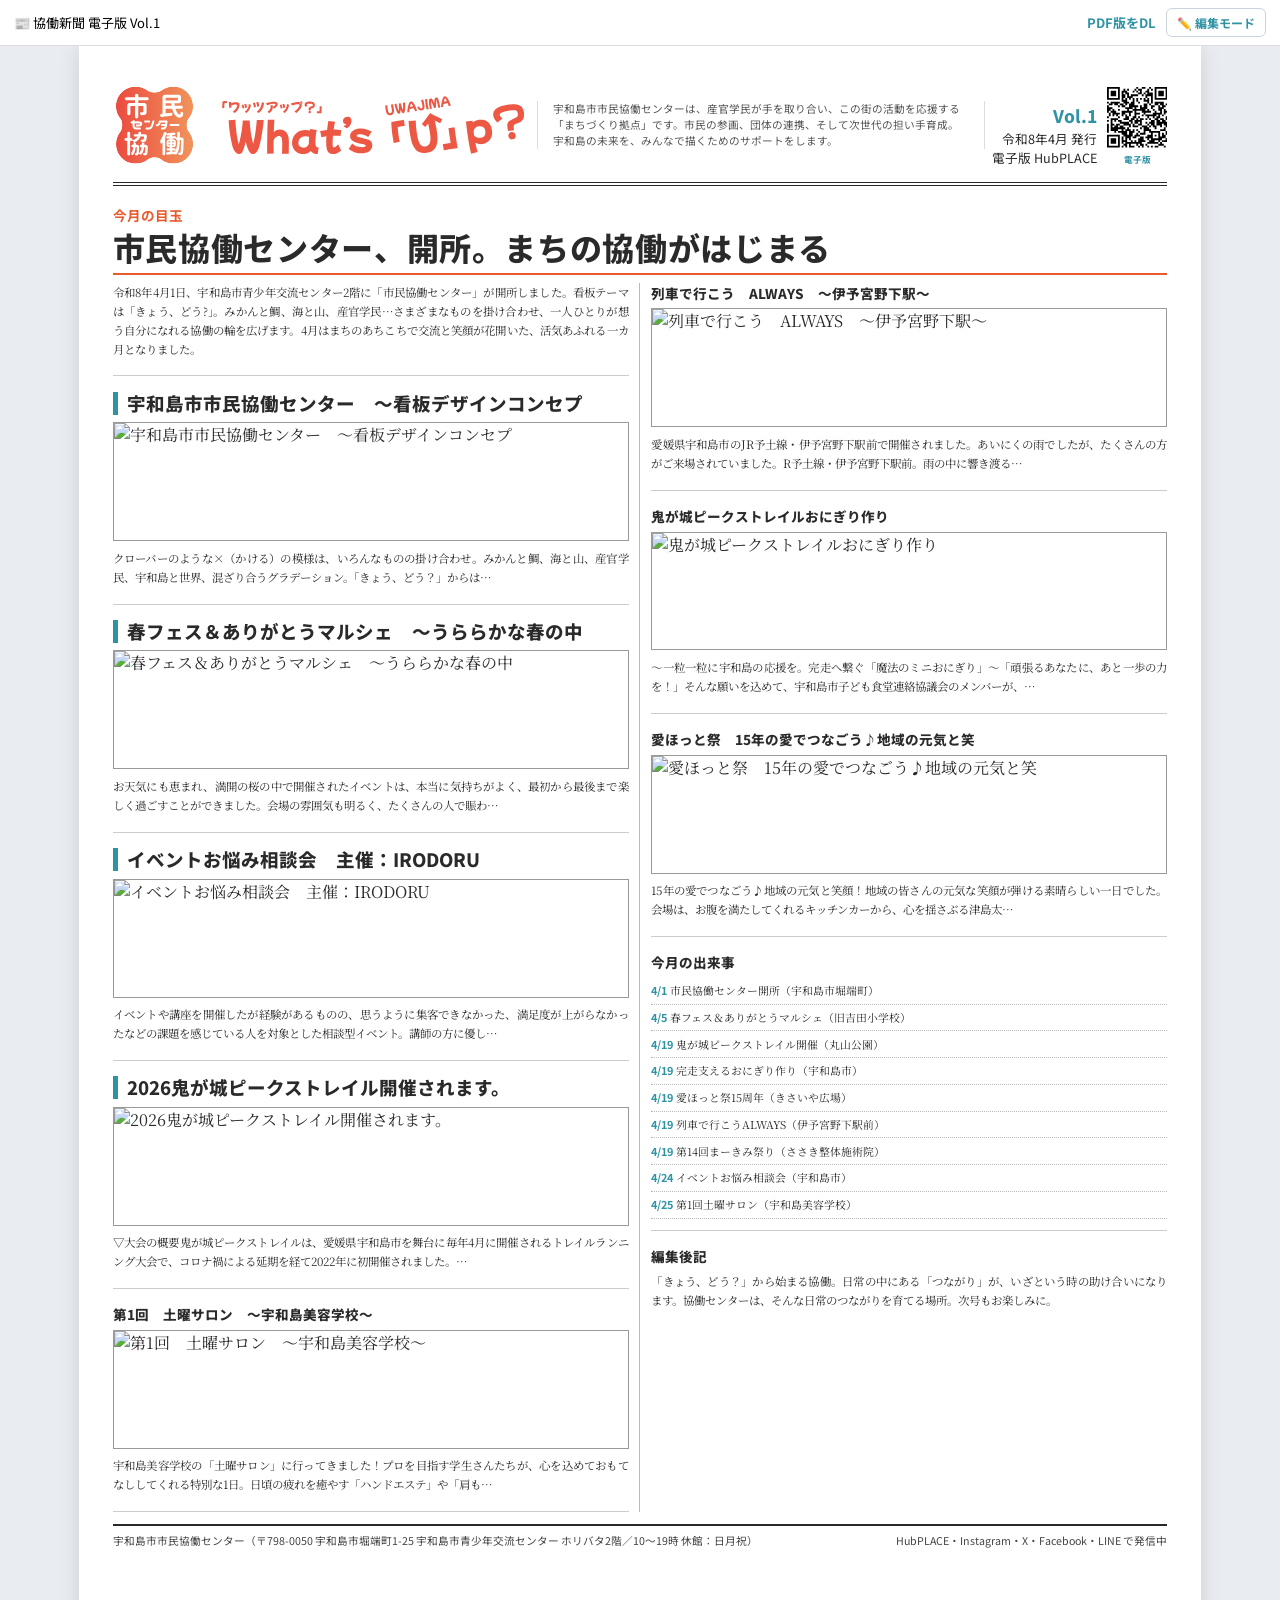
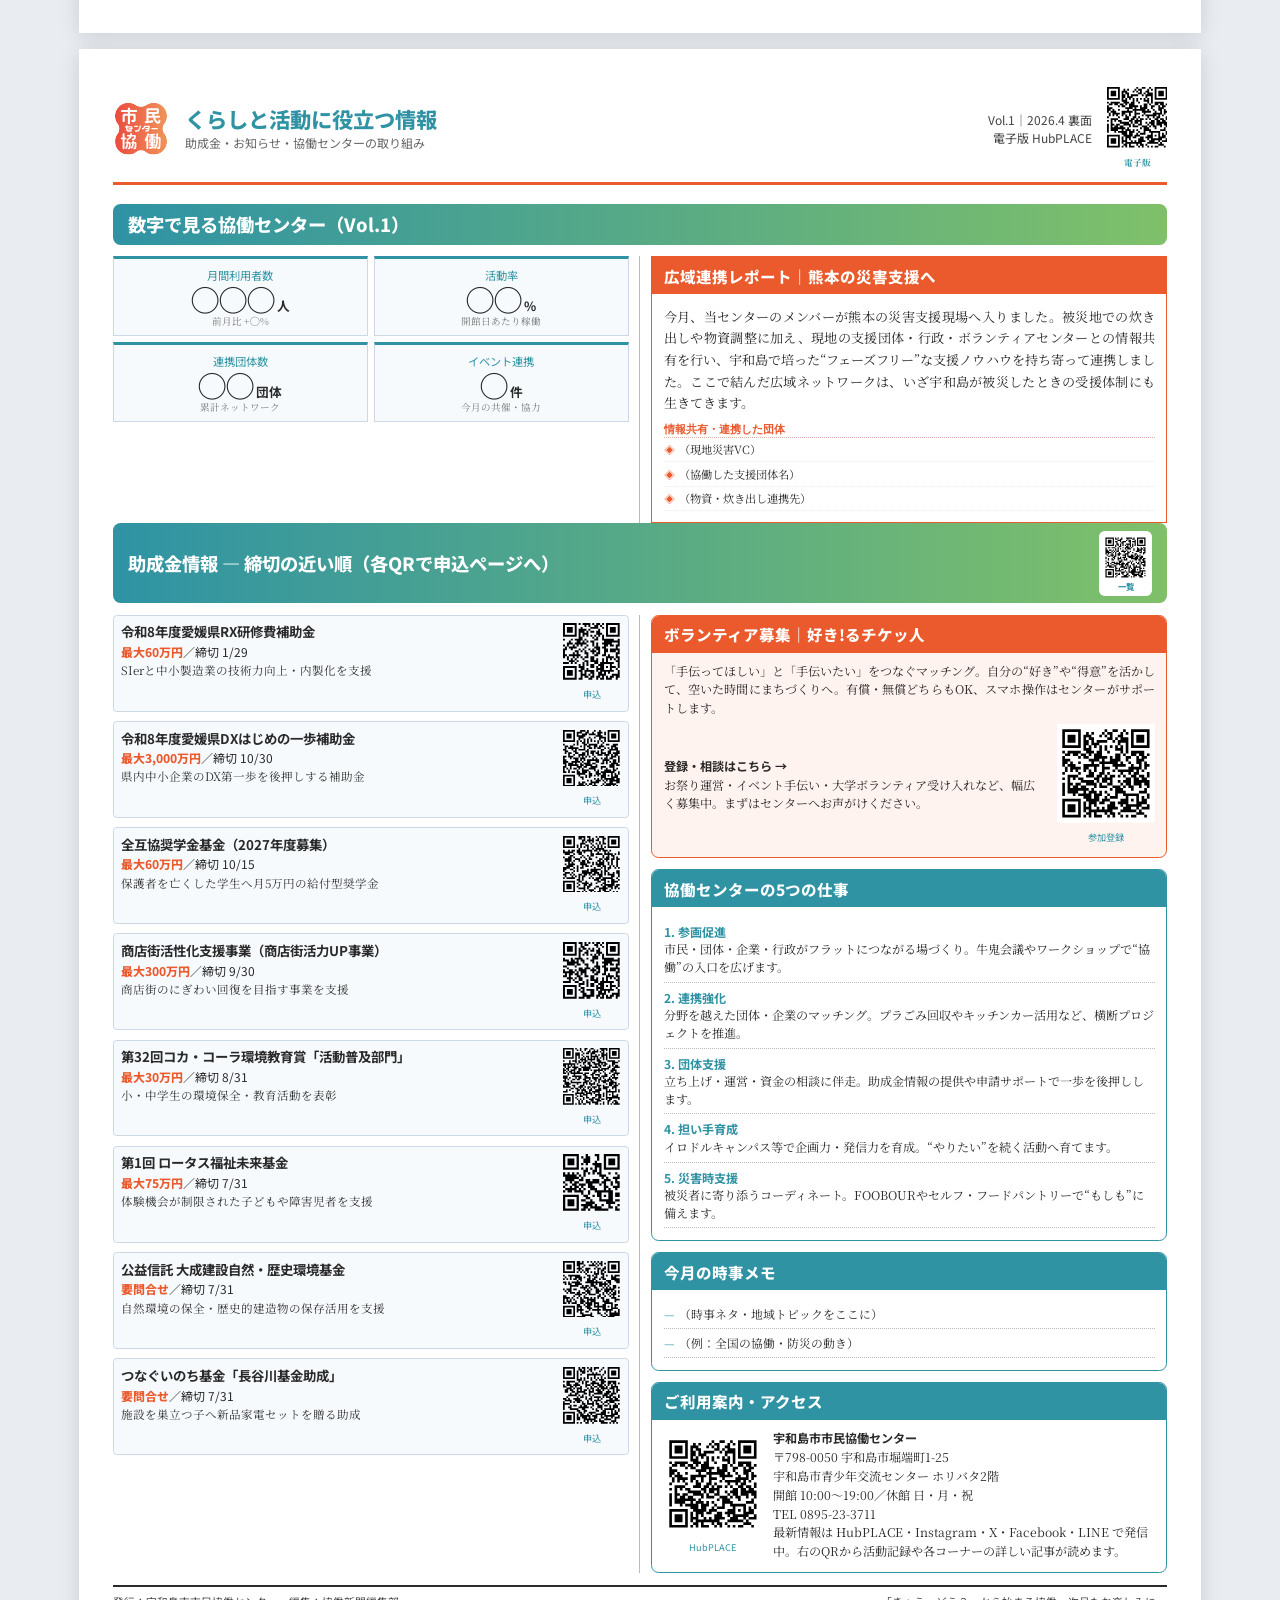
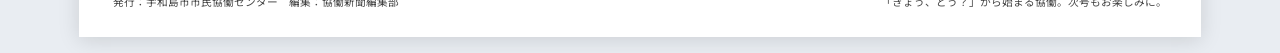
==== 2026-04/index.html @ 1e370ca2 "写真多用(全記事)＋ミッション正式名称(ロゴ縦幅に収容)＋ヘッダー/フッターを全号統一(--fit非対象)＋発行を月表記(日なし) Co-Authored-By: Claude Opus 4.8 (1" ====
<!doctype html><html lang="ja"><head><meta charset="utf-8">
<meta name="viewport" content="width=device-width, initial-scale=1">
<title>協働新聞 What's「U」p? Vol.1｜宇和島市市民協働センター</title>
<link rel="preconnect" href="https://fonts.googleapis.com">
<link rel="preconnect" href="https://fonts.gstatic.com" crossorigin>
<link href="https://fonts.googleapis.com/css2?family=Noto+Sans+JP:wght@400;700;800&family=Noto+Serif+JP:wght@400;600;700&display=swap" rel="stylesheet">
<link rel="stylesheet" href="edit.css">
<style>
  @page { size: A3 portrait; margin: 0; }
  :root{ --ink:#2a2a2a; --accent:#ea5a2d; --accent2:#f2934a; --navy:#2f93a4; --teal:#2f93a4; --green:#7fc069; }
  *{ box-sizing:border-box; -webkit-print-color-adjust:exact; print-color-adjust:exact; }
  html,body{ margin:0; }
  .page{ --mt:10mm; --mb:10mm; --ml:9mm; --mr:9mm; --cols:2;
         width:297mm; height:420mm; padding:var(--mt) var(--mr) var(--mb) var(--ml); background:#fff; color:var(--ink);
         font-family:"Hiragino Mincho ProN","Yu Mincho","Noto Serif JP",serif; page-break-after:always; position:relative; }
  .page:last-child{ page-break-after:auto; }
  .masthead{ display:flex; align-items:flex-end; justify-content:space-between; border-bottom:4px double var(--ink); padding-bottom:4mm; }
  .logo{ display:flex; align-items:center; gap:5mm; }
  .kanji{ font-family:"Hiragino Kaku Gothic ProN","Noto Sans JP",sans-serif; font-weight:800; font-size:calc(30pt * var(--fit,1)); letter-spacing:.05em; }
  .logo-img{ height:22mm; width:auto; display:block; }
  .title-img{ height:20mm; width:auto; display:block; }
  .brand{ font-family:"Hiragino Kaku Gothic ProN","Noto Sans JP",sans-serif; }
  .brand .big{ font-size:calc(24pt * var(--fit,1)); font-weight:800; color:var(--accent); line-height:1; }
  .brand .sub{ font-size:calc(9pt * var(--fit,1)); color:#555; }
  .issue{ display:flex; align-items:flex-end; gap:2.5mm; font-family:"Hiragino Kaku Gothic ProN","Noto Sans JP",sans-serif; font-size:calc(9.5pt * var(--fit,1)); line-height:1.5; }
  .issue-t{ text-align:right; }
  .issue .vol{ font-size:calc(13pt * var(--fit,1)); font-weight:800; color:var(--navy); }
  /* ヘッダー/フッターはオートフィット(--fit)の対象外＝全号で同一サイズに統一 */
  .masthead, .backhead, footer{ --fit:1; }
  .mast-mission{ flex:1; align-self:center; max-height:22mm; overflow:hidden;
                 font-family:"Hiragino Kaku Gothic ProN","Noto Sans JP",sans-serif;
                 font-size:calc(8pt * var(--fit,1)); line-height:1.5; color:#555; padding:0 4mm; margin:0 2mm;
                 border-left:1px solid #ddd; border-right:1px solid #ddd; }
  .mast-qr{ text-align:center; flex:none; }
  .mast-qr svg, .mast-qr img{ width:16mm; height:16mm; display:block; }
  .mast-qr span{ font-size:calc(6.5pt * var(--fit,1)); color:var(--navy); font-weight:700; }
  .cols{ column-count:var(--cols,3); column-gap:6mm; column-rule:1px solid #bbb; margin-top:5mm; column-fill:balance;
         height:calc(420mm - var(--mt) - var(--mb) - 30mm - 14mm); position:relative; }
  /* 自由配置モード：各ブロックを絶対配置にして個別ドラッグ/リサイズ */
  body.freelayout .cols{ column-count:1; column-rule:none; }
  body.freelayout .cols > *{ position:absolute; margin:0 !important; box-sizing:border-box; }
  /* 裏面ヘッダー（スリム） */
  .backhead{ display:flex; align-items:center; gap:4mm; border-bottom:3px solid var(--accent); padding-bottom:3mm; }
  .bh-logo{ height:15mm; width:auto; }
  .bh-kanji{ font-family:"Hiragino Kaku Gothic ProN","Noto Sans JP",sans-serif; font-weight:800; font-size:calc(20pt * var(--fit,1)); }
  .bh-text{ flex:1; }
  .bh-main{ font-family:"Hiragino Kaku Gothic ProN","Noto Sans JP",sans-serif; font-weight:800; font-size:calc(16pt * var(--fit,1)); color:var(--navy); line-height:1.1; }
  .bh-sub{ font-family:"Hiragino Kaku Gothic ProN","Noto Sans JP",sans-serif; font-size:calc(9pt * var(--fit,1)); color:#666; margin-top:1mm; }
  .bh-meta{ text-align:right; font-family:"Hiragino Kaku Gothic ProN","Noto Sans JP",sans-serif; font-size:calc(9pt * var(--fit,1)); color:#444; line-height:1.5; }
  .page.back .cols{ height:calc(420mm - var(--mt) - var(--mb) - 21mm - 10mm); }
  article{ break-inside:avoid; margin-bottom:4mm; padding-bottom:3mm; border-bottom:1px solid #ccc; }
  .lead-kicker{ column-span:all; font-family:"Hiragino Kaku Gothic ProN","Noto Sans JP",sans-serif; color:var(--accent); font-weight:700; font-size:calc(11pt * var(--fit,1)); margin-bottom:1mm; }
  .lead-headline{ font-family:"Hiragino Kaku Gothic ProN","Noto Sans JP",sans-serif; font-weight:800; font-size:calc(26pt * var(--fit,1)); line-height:1.15; letter-spacing:.02em; margin:0 0 2mm; column-span:all; border-bottom:2px solid var(--accent); padding-bottom:2mm; }
  h2{ font-family:"Hiragino Kaku Gothic ProN","Noto Sans JP",sans-serif; font-weight:800; font-size:calc(15pt * var(--fit,1)); line-height:1.25; margin:0 0 2mm; border-left:5px solid var(--navy); padding-left:2.5mm; }
  h3{ font-family:"Hiragino Kaku Gothic ProN","Noto Sans JP",sans-serif; font-weight:800; font-size:calc(11pt * var(--fit,1)); margin:0 0 1.5mm; }
  p{ font-size:calc(9.3pt * var(--fit,1)); line-height:1.65; text-align:justify; margin:0 0 1.5mm; }
  figure{ margin:0 0 2mm; } figure img{ width:100%; display:block; border:0.5px solid #999; }
  article > figure img{ height:calc(34mm * var(--fit,1)); object-fit:cover; }  /* 写真も--fitで伸縮＝多用しても収まる */
  figcaption{ font-family:"Hiragino Kaku Gothic ProN","Noto Sans JP",sans-serif; font-size:calc(7.5pt * var(--fit,1)); color:#555; padding:1mm 0; border-bottom:1px dotted #aaa; }
  ul.briefs{ list-style:none; margin:0; padding:0; }
  ul.briefs li{ font-size:calc(8.8pt * var(--fit,1)); line-height:1.4; padding:1.4mm 0; border-bottom:1px dotted #bbb; }
  ul.briefs li b{ font-family:"Hiragino Kaku Gothic ProN","Noto Sans JP",sans-serif; color:var(--navy); }
  footer{ column-span:all; margin-top:3mm; border-top:2px solid var(--ink); padding-top:2mm; font-family:"Hiragino Kaku Gothic ProN","Noto Sans JP",sans-serif; font-size:calc(8pt * var(--fit,1)); color:#444; display:flex; justify-content:space-between; }
  /* ---- P2 助成金カード + QR ---- */
  .sect-head{ column-span:all; background:linear-gradient(90deg,var(--teal),var(--green)); color:#fff; font-family:"Hiragino Kaku Gothic ProN","Noto Sans JP",sans-serif;
              font-weight:800; font-size:calc(13pt * var(--fit,1)); padding:2mm 4mm; margin:0 0 3mm; border-radius:2mm; }
  .grant{ break-inside:avoid; display:flex; gap:2.5mm; border:1px solid #cdd8e6; border-radius:1mm;
          padding:2mm; margin-bottom:2.5mm; background:#f7fafd; }
  .grant-body{ flex:1; }
  .grant b{ font-family:"Hiragino Kaku Gothic ProN","Noto Sans JP",sans-serif; font-size:calc(9.5pt * var(--fit,1)); line-height:1.3; display:block; }
  .grant .meta{ font-family:"Hiragino Kaku Gothic ProN","Noto Sans JP",sans-serif; font-size:calc(8.5pt * var(--fit,1)); margin:.6mm 0; }
  .grant .amt{ color:var(--accent); font-weight:800; }
  .grant .gsum{ font-size:calc(8.2pt * var(--fit,1)); line-height:1.45; margin:0; color:#333; }
  .qr{ width:15mm; text-align:center; flex:none; }
  .qr svg, .qr img{ width:15mm; height:15mm; display:block; }
  .qr span{ font-family:"Hiragino Kaku Gothic ProN","Noto Sans JP",sans-serif; font-size:calc(6.5pt * var(--fit,1)); color:var(--navy); }
  .grants-head{ display:flex; align-items:center; gap:3mm; }
  .grants-head span:first-child{ flex:1; }
  .head-qr{ display:flex; flex-direction:column; align-items:center; background:#fff; border-radius:1.5mm; padding:1mm; }
  .head-qr img{ width:12mm; height:12mm; display:block; }
  .head-qr small{ font-size:calc(6pt * var(--fit,1)); color:var(--teal); font-weight:800; }
  .box{ break-inside:avoid; border:1.5px solid var(--teal); border-radius:2mm; padding:3mm; margin-bottom:3mm; overflow:hidden; }
  .box > h3{ background:var(--teal); color:#fff; margin:-3mm -3mm 2.5mm; padding:2mm 3mm; font-size:calc(11pt * var(--fit,1)); }
  .box.feat{ border-color:var(--accent); overflow:hidden; }
  .box.feat .feat-logo{ float:right; height:14mm; width:auto; margin:0 0 1mm 2mm; }
  .box.feat > h3{ background:var(--accent); }
  ul.gyoumu{ list-style:none; margin:0; padding:0; }
  ul.gyoumu li{ font-size:calc(8.6pt * var(--fit,1)); line-height:1.45; padding:1.6mm 0; border-bottom:1px dotted #bbb; }
  ul.gyoumu li b{ display:block; font-family:"Hiragino Kaku Gothic ProN","Noto Sans JP",sans-serif; color:var(--navy); }
  .vol-box{ background:#fff3ef; border:1.5px solid var(--accent); }
  .vol-box > h3{ background:var(--accent); }
  .access{ display:flex; gap:3mm; align-items:center; }
  .access .qr{ width:26mm; } .access .qr svg, .access .qr img{ width:26mm; height:26mm; }
  .access .info{ flex:1; font-size:calc(8.6pt * var(--fit,1)); line-height:1.55; }
  .access .info b{ font-family:"Hiragino Kaku Gothic ProN","Noto Sans JP",sans-serif; }
  /* KPI */
  .kpis{ break-inside:avoid; display:grid; grid-template-columns:1fr 1fr; gap:1.5mm; margin-bottom:3mm; }
  .kpi{ border:1px solid #cdd8e6; border-top:3px solid var(--navy); padding:2mm; text-align:center; background:#f7fafd; }
  .kpi .lbl{ display:block; font-family:"Hiragino Kaku Gothic ProN","Noto Sans JP",sans-serif; font-size:calc(8pt * var(--fit,1)); color:var(--navy); }
  .kpi .num{ display:block; font-family:"Hiragino Kaku Gothic ProN","Noto Sans JP",sans-serif; font-weight:800; font-size:calc(20pt * var(--fit,1)); line-height:1.1; color:var(--ink); }
  .kpi .num small{ font-size:calc(9pt * var(--fit,1)); font-weight:700; margin-left:.5mm; }
  .kpi .note{ display:block; font-size:calc(6.8pt * var(--fit,1)); color:#777; }
  /* 熊本レポート・時事 */
  .report{ break-inside:avoid; border:1.5px solid var(--accent); margin-bottom:3mm; }
  .report > h3{ background:var(--accent); color:#fff; margin:0; padding:2mm 3mm; font-size:calc(11pt * var(--fit,1)); font-family:"Hiragino Kaku Gothic ProN","Noto Sans JP",sans-serif; }
  .report .rin{ padding:3mm; }
  .report p{ margin:0 0 2mm; }
  .report .orgs{ list-style:none; margin:0; padding:0; border-top:1px dotted #d8b3a6; }
  .report .orgs li{ font-size:calc(8pt * var(--fit,1)); padding:1mm 0 1mm 4mm; position:relative; border-bottom:1px dotted #eee; }
  .report .orgs li:before{ content:"◈"; color:var(--accent); position:absolute; left:0; }
  .jiji li{ font-size:calc(8.4pt * var(--fit,1)); line-height:1.5; padding:1.4mm 0 1.4mm 4mm; position:relative; border-bottom:1px dotted #bbb; list-style:none; }
  .jiji li:before{ content:"—"; position:absolute; left:0; color:var(--navy); }
  .jiji{ margin:0; padding:0; }
  .ph{ color:#b04a2a; } /* 差し替え待ちの目印(任意) */
  /* ===== 画面(Web)表示：スマホ対応。印刷(PDF)はA3のまま ===== */
  /* 画面は実物A3のまま縮小表示(WYSIWYG)。#paperのzoomはedit.jsが画面幅に合わせて設定 */
  @media screen {
    html,body{ background:#e9edf2; }
    #paper{ width:297mm; margin:0 auto; }
    .page{ box-shadow:0 3px 20px rgba(0,0,0,.13); margin:0 auto 16px; }
    .topbar{ position:sticky; top:0; z-index:50; }
    .webnav{ background:#fff; border-bottom:1px solid #ddd;
             font-family:"Hiragino Kaku Gothic ProN","Noto Sans JP",sans-serif; font-size:13px; padding:8px 14px;
             display:flex; flex-wrap:wrap; gap:10px; align-items:center; }
    .webnav a{ color:var(--teal); text-decoration:none; font-weight:700; }
    .webnav .sp{ flex:1; }
  }
  @media print {
    html,body{ margin:0 !important; padding:0 !important; background:#fff !important; }
    #paper{ zoom:1 !important; width:auto !important; margin:0 !important; }
    .webnav{ display:none !important; }
    /* 画面用の装飾/サイズを打ち消し、A3固定・はみ出し防止 */
    .page{ width:297mm !important; height:420mm !important; min-height:0 !important; margin:0 !important;
            box-shadow:none !important; border-radius:0 !important; overflow:hidden !important;
            break-after:page; page-break-after:always; break-inside:avoid; }
    .page:last-child{ break-after:auto; page-break-after:auto; }
    .cols{ column-count:var(--cols,3) !important; height:calc(420mm - var(--mt) - var(--mb) - 30mm - 14mm) !important; }
    .page.back .cols{ height:calc(420mm - var(--mt) - var(--mb) - 21mm - 10mm) !important; }
  }
</style></head>
<body data-issue="2026-04">
<div class="topbar">
<div class="webnav">📰 協働新聞 電子版 Vol.1<span class="sp"></span>
  <a href="kyodo_2026-04.pdf">PDF版をDL</a>
  <button id="ed-toggle" class="ed-btn" type="button">✏️ 編集モード</button>
</div>
<div id="editbar" class="editbar" hidden>
  <b>編集モード</b>
  <span class="ed-insert">
    <span class="ed-lbl">＋追加:</span>
    <button class="ed-btn" data-ins="heading" type="button">見出し＋本文</button>
    <button class="ed-btn" data-ins="text" type="button">本文</button>
    <button class="ed-btn" data-ins="image" type="button">画像</button>
    <button class="ed-btn" data-ins="box" type="button">囲み枠</button>
    <button class="ed-btn" data-ins="briefs" type="button">箇条書き</button>
    <button class="ed-btn" data-ins="qr" type="button">QR(URL)</button>
    <button class="ed-btn" data-ins="divider" type="button">区切り線</button>
  </span>
  <button id="ed-free" class="ed-btn" type="button">🧩 自由配置OFF</button>
  <span class="ed-cols">段組
    <button class="ed-btn" data-cols="2" type="button">2</button>
    <button class="ed-btn" data-cols="3" type="button">3</button>
  </span>
  <span class="ed-margin">余白<small>mm</small>
    上<input type="number" id="mg-t" class="ed-num" min="0" max="40" step="1">
    下<input type="number" id="mg-b" class="ed-num" min="0" max="40" step="1">
    左<input type="number" id="mg-l" class="ed-num" min="0" max="40" step="1">
    右<input type="number" id="mg-r" class="ed-num" min="0" max="40" step="1">
  </span>
  <span class="ed-fmt">書式:
    <input type="color" id="fmt-bg" class="ed-color" title="背景色" value="#ea5a2d">
    <input type="color" id="fmt-fg" class="ed-color" title="文字色" value="#ffffff">
    <button id="fmt-band" class="ed-btn" type="button" title="選択見出しを反転の色帯に">反転帯</button>
    <button id="fmt-box" class="ed-btn" type="button" title="選択を枠囲みに">枠</button>
    <button id="fmt-clear" class="ed-btn" type="button">書式クリア</button>
  </span>
  <span class="sp"></span>
  <button id="ed-publish" class="ed-btn ed-publish" type="button">🚀 公開</button>
  <button id="ed-save" class="ed-btn ed-primary" type="button">💾 保存</button>
  <button id="ed-pdf" class="ed-btn" type="button">🖨 A3 PDF</button>
  <button id="ed-canva" class="ed-btn" type="button">🎨 Canvaへ</button>
  <button id="ed-export" class="ed-btn" type="button">⬇ HTML</button>
  <button id="ed-reset" class="ed-btn ed-danger" type="button">↺ 破棄</button>
  <button id="ed-done" class="ed-btn" type="button">✓ 終了</button>
</div>
</div><!-- /.topbar -->

<div id="paper">
<!-- ============ P1 表 ============ -->
<div class="page" data-document-role="page" data-label="P1 表 What's U p?">
  <div class="masthead">
    <div class="logo"><img class="logo-img" src="assets/logo_kyodo.svg" alt="協働新聞"><img class="title-img" src="assets/title_whatsup.svg" alt="What's「U」p?"></div>
    <div class="mast-mission">宇和島市市民協働センターは、産官学民が手を取り合い、この街の活動を応援する「まちづくり拠点」です。市民の参画、団体の連携、そして次世代の担い手育成。宇和島の未来を、みんなで描くためのサポートをします。</div>
    <div class="issue"><div class="issue-t"><div class="vol">Vol.1</div>令和8年4月 発行<br>電子版 HubPLACE</div><div class="mast-qr"><svg data-w="33mm" data-h="33mm" version="1.1" viewBox="0 0 33 33" xmlns="http://www.w3.org/2000/svg"><path d="M0,0H1V1H0zM1,0H2V1H1zM2,0H3V1H2zM3,0H4V1H3zM4,0H5V1H4zM5,0H6V1H5zM6,0H7V1H6zM16,0H17V1H16zM19,0H20V1H19zM20,0H21V1H20zM23,0H24V1H23zM26,0H27V1H26zM27,0H28V1H27zM28,0H29V1H28zM29,0H30V1H29zM30,0H31V1H30zM31,0H32V1H31zM32,0H33V1H32zM0,1H1V2H0zM6,1H7V2H6zM9,1H10V2H9zM11,1H12V2H11zM15,1H16V2H15zM17,1H18V2H17zM18,1H19V2H18zM22,1H23V2H22zM24,1H25V2H24zM26,1H27V2H26zM32,1H33V2H32zM0,2H1V3H0zM2,2H3V3H2zM3,2H4V3H3zM4,2H5V3H4zM6,2H7V3H6zM8,2H9V3H8zM9,2H10V3H9zM10,2H11V3H10zM14,2H15V3H14zM16,2H17V3H16zM18,2H19V3H18zM21,2H22V3H21zM22,2H23V3H22zM26,2H27V3H26zM28,2H29V3H28zM29,2H30V3H29zM30,2H31V3H30zM32,2H33V3H32zM0,3H1V4H0zM2,3H3V4H2zM3,3H4V4H3zM4,3H5V4H4zM6,3H7V4H6zM8,3H9V4H8zM10,3H11V4H10zM11,3H12V4H11zM17,3H18V4H17zM18,3H19V4H18zM20,3H21V4H20zM22,3H23V4H22zM23,3H24V4H23zM24,3H25V4H24zM26,3H27V4H26zM28,3H29V4H28zM29,3H30V4H29zM30,3H31V4H30zM32,3H33V4H32zM0,4H1V5H0zM2,4H3V5H2zM3,4H4V5H3zM4,4H5V5H4zM6,4H7V5H6zM8,4H9V5H8zM9,4H10V5H9zM11,4H12V5H11zM13,4H14V5H13zM14,4H15V5H14zM15,4H16V5H15zM16,4H17V5H16zM19,4H20V5H19zM21,4H22V5H21zM22,4H23V5H22zM23,4H24V5H23zM24,4H25V5H24zM26,4H27V5H26zM28,4H29V5H28zM29,4H30V5H29zM30,4H31V5H30zM32,4H33V5H32zM0,5H1V6H0zM6,5H7V6H6zM8,5H9V6H8zM9,5H10V6H9zM11,5H12V6H11zM12,5H13V6H12zM13,5H14V6H13zM21,5H22V6H21zM24,5H25V6H24zM26,5H27V6H26zM32,5H33V6H32zM0,6H1V7H0zM1,6H2V7H1zM2,6H3V7H2zM3,6H4V7H3zM4,6H5V7H4zM5,6H6V7H5zM6,6H7V7H6zM8,6H9V7H8zM10,6H11V7H10zM12,6H13V7H12zM14,6H15V7H14zM16,6H17V7H16zM18,6H19V7H18zM20,6H21V7H20zM22,6H23V7H22zM24,6H25V7H24zM26,6H27V7H26zM27,6H28V7H27zM28,6H29V7H28zM29,6H30V7H29zM30,6H31V7H30zM31,6H32V7H31zM32,6H33V7H32zM8,7H9V8H8zM9,7H10V8H9zM10,7H11V8H10zM14,7H15V8H14zM16,7H17V8H16zM20,7H21V8H20zM21,7H22V8H21zM22,7H23V8H22zM24,7H25V8H24zM0,8H1V9H0zM2,8H3V9H2zM3,8H4V9H3zM4,8H5V9H4zM5,8H6V9H5zM6,8H7V9H6zM9,8H10V9H9zM10,8H11V9H10zM11,8H12V9H11zM13,8H14V9H13zM14,8H15V9H14zM17,8H18V9H17zM22,8H23V9H22zM24,8H25V9H24zM26,8H27V9H26zM27,8H28V9H27zM28,8H29V9H28zM29,8H30V9H29zM30,8H31V9H30zM1,9H2V10H1zM2,9H3V10H2zM4,9H5V10H4zM5,9H6V10H5zM7,9H8V10H7zM8,9H9V10H8zM10,9H11V10H10zM12,9H13V10H12zM13,9H14V10H13zM14,9H15V10H14zM20,9H21V10H20zM21,9H22V10H21zM23,9H24V10H23zM26,9H27V10H26zM27,9H28V10H27zM29,9H30V10H29zM30,9H31V10H30zM32,9H33V10H32zM0,10H1V11H0zM6,10H7V11H6zM8,10H9V11H8zM9,10H10V11H9zM12,10H13V11H12zM13,10H14V11H13zM14,10H15V11H14zM15,10H16V11H15zM16,10H17V11H16zM18,10H19V11H18zM20,10H21V11H20zM21,10H22V11H21zM24,10H25V11H24zM25,10H26V11H25zM28,10H29V11H28zM30,10H31V11H30zM31,10H32V11H31zM0,11H1V12H0zM1,11H2V12H1zM2,11H3V12H2zM10,11H11V12H10zM11,11H12V12H11zM12,11H13V12H12zM13,11H14V12H13zM15,11H16V12H15zM18,11H19V12H18zM19,11H20V12H19zM20,11H21V12H20zM21,11H22V12H21zM24,11H25V12H24zM28,11H29V12H28zM29,11H30V12H29zM30,11H31V12H30zM0,12H1V13H0zM1,12H2V13H1zM3,12H4V13H3zM6,12H7V13H6zM11,12H12V13H11zM14,12H15V13H14zM15,12H16V13H15zM16,12H17V13H16zM17,12H18V13H17zM18,12H19V13H18zM19,12H20V13H19zM20,12H21V13H20zM22,12H23V13H22zM25,12H26V13H25zM28,12H29V13H28zM29,12H30V13H29zM31,12H32V13H31zM0,13H1V14H0zM2,13H3V14H2zM3,13H4V14H3zM4,13H5V14H4zM8,13H9V14H8zM9,13H10V14H9zM10,13H11V14H10zM11,13H12V14H11zM12,13H13V14H12zM13,13H14V14H13zM15,13H16V14H15zM19,13H20V14H19zM20,13H21V14H20zM21,13H22V14H21zM22,13H23V14H22zM23,13H24V14H23zM26,13H27V14H26zM29,13H30V14H29zM31,13H32V14H31zM32,13H33V14H32zM1,14H2V15H1zM3,14H4V15H3zM4,14H5V15H4zM5,14H6V15H5zM6,14H7V15H6zM8,14H9V15H8zM9,14H10V15H9zM12,14H13V15H12zM15,14H16V15H15zM16,14H17V15H16zM17,14H18V15H17zM20,14H21V15H20zM25,14H26V15H25zM26,14H27V15H26zM27,14H28V15H27zM28,14H29V15H28zM29,14H30V15H29zM31,14H32V15H31zM1,15H2V16H1zM3,15H4V16H3zM5,15H6V16H5zM8,15H9V16H8zM10,15H11V16H10zM12,15H13V16H12zM15,15H16V16H15zM19,15H20V16H19zM21,15H22V16H21zM22,15H23V16H22zM23,15H24V16H23zM24,15H25V16H24zM25,15H26V16H25zM26,15H27V16H26zM28,15H29V16H28zM30,15H31V16H30zM0,16H1V17H0zM6,16H7V17H6zM10,16H11V17H10zM11,16H12V17H11zM14,16H15V17H14zM15,16H16V17H15zM17,16H18V17H17zM22,16H23V17H22zM25,16H26V17H25zM27,16H28V17H27zM28,16H29V17H28zM32,16H33V17H32zM2,17H3V18H2zM3,17H4V18H3zM4,17H5V18H4zM5,17H6V18H5zM9,17H10V18H9zM10,17H11V18H10zM11,17H12V18H11zM13,17H14V18H13zM14,17H15V18H14zM16,17H17V18H16zM18,17H19V18H18zM19,17H20V18H19zM21,17H22V18H21zM23,17H24V18H23zM26,17H27V18H26zM27,17H28V18H27zM29,17H30V18H29zM30,17H31V18H30zM32,17H33V18H32zM0,18H1V19H0zM2,18H3V19H2zM4,18H5V19H4zM6,18H7V19H6zM7,18H8V19H7zM12,18H13V19H12zM13,18H14V19H13zM15,18H16V19H15zM16,18H17V19H16zM17,18H18V19H17zM18,18H19V19H18zM24,18H25V19H24zM25,18H26V19H25zM27,18H28V19H27zM28,18H29V19H28zM30,18H31V19H30zM31,18H32V19H31zM2,19H3V20H2zM7,19H8V20H7zM8,19H9V20H8zM9,19H10V20H9zM10,19H11V20H10zM11,19H12V20H11zM13,19H14V20H13zM15,19H16V20H15zM16,19H17V20H16zM18,19H19V20H18zM21,19H22V20H21zM23,19H24V20H23zM24,19H25V20H24zM25,19H26V20H25zM27,19H28V20H27zM28,19H29V20H28zM29,19H30V20H29zM30,19H31V20H30zM31,19H32V20H31zM32,19H33V20H32zM0,20H1V21H0zM2,20H3V21H2zM3,20H4V21H3zM5,20H6V21H5zM6,20H7V21H6zM9,20H10V21H9zM10,20H11V21H10zM11,20H12V21H11zM12,20H13V21H12zM14,20H15V21H14zM17,20H18V21H17zM18,20H19V21H18zM22,20H23V21H22zM24,20H25V21H24zM25,20H26V21H25zM27,20H28V21H27zM28,20H29V21H28zM29,20H30V21H29zM31,20H32V21H31zM32,20H33V21H32zM0,21H1V22H0zM2,21H3V22H2zM4,21H5V22H4zM5,21H6V22H5zM7,21H8V22H7zM8,21H9V22H8zM12,21H13V22H12zM14,21H15V22H14zM15,21H16V22H15zM16,21H17V22H16zM19,21H20V22H19zM20,21H21V22H20zM21,21H22V22H21zM23,21H24V22H23zM25,21H26V22H25zM26,21H27V22H26zM29,21H30V22H29zM32,21H33V22H32zM0,22H1V23H0zM2,22H3V23H2zM3,22H4V23H3zM4,22H5V23H4zM5,22H6V23H5zM6,22H7V23H6zM7,22H8V23H7zM8,22H9V23H8zM9,22H10V23H9zM11,22H12V23H11zM18,22H19V23H18zM20,22H21V23H20zM21,22H22V23H21zM22,22H23V23H22zM26,22H27V23H26zM31,22H32V23H31zM0,23H1V24H0zM2,23H3V24H2zM3,23H4V24H3zM4,23H5V24H4zM5,23H6V24H5zM8,23H9V24H8zM10,23H11V24H10zM11,23H12V24H11zM12,23H13V24H12zM14,23H15V24H14zM16,23H17V24H16zM20,23H21V24H20zM21,23H22V24H21zM22,23H23V24H22zM23,23H24V24H23zM29,23H30V24H29zM30,23H31V24H30zM31,23H32V24H31zM0,24H1V25H0zM4,24H5V25H4zM6,24H7V25H6zM7,24H8V25H7zM8,24H9V25H8zM9,24H10V25H9zM10,24H11V25H10zM12,24H13V25H12zM13,24H14V25H13zM14,24H15V25H14zM17,24H18V25H17zM20,24H21V25H20zM23,24H24V25H23zM24,24H25V25H24zM25,24H26V25H25zM26,24H27V25H26zM27,24H28V25H27zM28,24H29V25H28zM32,24H33V25H32zM8,25H9V26H8zM9,25H10V26H9zM10,25H11V26H10zM12,25H13V26H12zM13,25H14V26H13zM16,25H17V26H16zM18,25H19V26H18zM19,25H20V26H19zM20,25H21V26H20zM24,25H25V26H24zM28,25H29V26H28zM30,25H31V26H30zM32,25H33V26H32zM0,26H1V27H0zM1,26H2V27H1zM2,26H3V27H2zM3,26H4V27H3zM4,26H5V27H4zM5,26H6V27H5zM6,26H7V27H6zM9,26H10V27H9zM10,26H11V27H10zM11,26H12V27H11zM12,26H13V27H12zM13,26H14V27H13zM15,26H16V27H15zM16,26H17V27H16zM17,26H18V27H17zM22,26H23V27H22zM23,26H24V27H23zM24,26H25V27H24zM26,26H27V27H26zM28,26H29V27H28zM30,26H31V27H30zM31,26H32V27H31zM0,27H1V28H0zM6,27H7V28H6zM8,27H9V28H8zM10,27H11V28H10zM11,27H12V28H11zM12,27H13V28H12zM14,27H15V28H14zM15,27H16V28H15zM18,27H19V28H18zM19,27H20V28H19zM21,27H22V28H21zM22,27H23V28H22zM23,27H24V28H23zM24,27H25V28H24zM28,27H29V28H28zM29,27H30V28H29zM30,27H31V28H30zM31,27H32V28H31zM0,28H1V29H0zM2,28H3V29H2zM3,28H4V29H3zM4,28H5V29H4zM6,28H7V29H6zM8,28H9V29H8zM10,28H11V29H10zM12,28H13V29H12zM17,28H18V29H17zM18,28H19V29H18zM19,28H20V29H19zM22,28H23V29H22zM24,28H25V29H24zM25,28H26V29H25zM26,28H27V29H26zM27,28H28V29H27zM28,28H29V29H28zM29,28H30V29H29zM32,28H33V29H32zM0,29H1V30H0zM2,29H3V30H2zM3,29H4V30H3zM4,29H5V30H4zM6,29H7V30H6zM8,29H9V30H8zM9,29H10V30H9zM10,29H11V30H10zM13,29H14V30H13zM15,29H16V30H15zM17,29H18V30H17zM18,29H19V30H18zM19,29H20V30H19zM20,29H21V30H20zM23,29H24V30H23zM24,29H25V30H24zM25,29H26V30H25zM28,29H29V30H28zM30,29H31V30H30zM31,29H32V30H31zM32,29H33V30H32zM0,30H1V31H0zM2,30H3V31H2zM3,30H4V31H3zM4,30H5V31H4zM6,30H7V31H6zM8,30H9V31H8zM10,30H11V31H10zM11,30H12V31H11zM12,30H13V31H12zM13,30H14V31H13zM14,30H15V31H14zM15,30H16V31H15zM16,30H17V31H16zM17,30H18V31H17zM18,30H19V31H18zM22,30H23V31H22zM23,30H24V31H23zM24,30H25V31H24zM25,30H26V31H25zM26,30H27V31H26zM27,30H28V31H27zM29,30H30V31H29zM0,31H1V32H0zM6,31H7V32H6zM9,31H10V32H9zM10,31H11V32H10zM12,31H13V32H12zM16,31H17V32H16zM18,31H19V32H18zM19,31H20V32H19zM21,31H22V32H21zM28,31H29V32H28zM29,31H30V32H29zM30,31H31V32H30zM0,32H1V33H0zM1,32H2V33H1zM2,32H3V33H2zM3,32H4V33H3zM4,32H5V33H4zM5,32H6V33H5zM6,32H7V33H6zM8,32H9V33H8zM10,32H11V33H10zM12,32H13V33H12zM13,32H14V33H13zM14,32H15V33H14zM17,32H18V33H17zM19,32H20V33H19zM22,32H23V33H22zM24,32H25V33H24zM26,32H27V33H26zM27,32H28V33H27zM31,32H32V33H31z" id="qr-path" fill="#000000" fill-opacity="1" fill-rule="nonzero" stroke="none"/></svg><span>電子版</span></div></div>
  </div>
  <div class="cols">
    <div class="lead-kicker">今月の目玉</div>
    <h1 class="lead-headline">市民協働センター、開所。まちの協働がはじまる</h1>
    
    <article><p>令和8年4月1日、宇和島市青少年交流センター2階に「市民協働センター」が開所しました。看板テーマは「きょう、どう?」。みかんと鯛、海と山、産官学民…さまざまなものを掛け合わせ、一人ひとりが想う自分になれる協働の輪を広げます。4月はまちのあちこちで交流と笑顔が花開いた、活気あふれる一カ月となりました。</p></article>
    <article><h2>宇和島市市民協働センター　～看板デザインコンセプ</h2><figure><img src="https://hubplace.jp/image/uploaded/article/thumbnail/m/78/7834/7834c2b397fc300cfa6856f30393ea4ade751bd31776310060.jpg" alt="宇和島市市民協働センター　～看板デザインコンセプ"></figure><p>クローバーのような×（かける）の模様は、いろんなものの掛け合わせ。みかんと鯛、海と山、産官学民、宇和島と世界、混ざり合うグラデーション。「きょう、どう？」からは…</p></article>
    <article><h2>春フェス＆ありがとうマルシェ　～うららかな春の中</h2><figure><img src="https://hubplace.jp/image/uploaded/article/thumbnail/m/77/771d/771d48316f202aa2e662d8b7489883e7b4afb4cf1776392987.jpg" alt="春フェス＆ありがとうマルシェ　～うららかな春の中"></figure><p>お天気にも恵まれ、満開の桜の中で開催されたイベントは、本当に気持ちがよく、最初から最後まで楽しく過ごすことができました。会場の雰囲気も明るく、たくさんの人で賑わ…</p></article>
    <article><h2>イベントお悩み相談会　主催：IRODORU</h2><figure><img src="https://hubplace.jp/image/uploaded/article/thumbnail/m/ba/bac2/bac2a6063f69bdf2da4e9ad0279cb8ad2aada1091776302244.jpg" alt="イベントお悩み相談会　主催：IRODORU"></figure><p>イベントや講座を開催したが経験があるものの、思うように集客できなかった、満足度が上がらなかったなどの課題を感じている人を対象とした相談型イベント。講師の方に優し…</p></article>
    <article><h2>2026鬼が城ピークストレイル開催されます。</h2><figure><img src="https://hubplace.jp/image/uploaded/article/thumbnail/m/8c/8c8f/8c8fdefe90cec840919f4be265c8960235e30c0f1776322291.jpg" alt="2026鬼が城ピークストレイル開催されます。"></figure><p>▽大会の概要鬼が城ピークストレイルは、愛媛県宇和島市を舞台に毎年4月に開催されるトレイルランニング大会で、コロナ禍による延期を経て2022年に初開催されました。…</p></article>
    <article><h3>第1回　土曜サロン　～宇和島美容学校～</h3><figure><img src="https://hubplace.jp/image/uploaded/article/thumbnail/m/01/01fe/01fe3c77c410b6f9879f16e82915f2b336676c601776414232.jpg" alt="第1回　土曜サロン　～宇和島美容学校～"></figure><p>宇和島美容学校の「土曜サロン」に行ってきました！プロを目指す学生さんたちが、心を込めておもてなししてくれる特別な1日。日頃の疲れを癒やす「ハンドエステ」や「肩も…</p></article>
    <article><h3>列車で行こう　ALWAYS　～伊予宮野下駅～</h3><figure><img src="https://hubplace.jp/image/uploaded/article/thumbnail/m/38/3838/38384c74a97aee6ca79f1803df276cf9f2c7f3df1776414355.jpg" alt="列車で行こう　ALWAYS　～伊予宮野下駅～"></figure><p>愛媛県宇和島市のJR予土線・伊予宮野下駅前で開催されました。あいにくの雨でしたが、たくさんの方がご来場されていました。R予土線・伊予宮野下駅前。雨の中に響き渡る…</p></article>
    <article><h3>鬼が城ピークストレイルおにぎり作り</h3><figure><img src="https://hubplace.jp/image/uploaded/article/thumbnail/m/c6/c64d/c64db5481bf3c6cb2e649c6196502f5b2d3e8cc51776754138.jpg" alt="鬼が城ピークストレイルおにぎり作り"></figure><p>〜一粒一粒に宇和島の応援を。完走へ繋ぐ「魔法のミニおにぎり」〜「頑張るあなたに、あと一歩の力を！」そんな願いを込めて、宇和島市子ども食堂連絡協議会のメンバーが、…</p></article>
    <article><h3>愛ほっと祭　15年の愛でつなごう♪地域の元気と笑</h3><figure><img src="https://hubplace.jp/image/uploaded/article/thumbnail/m/94/9490/94904ae1889f2d19134355646c8fcb9153b1ea6d1776755996.jpg" alt="愛ほっと祭　15年の愛でつなごう♪地域の元気と笑"></figure><p>15年の愛でつなごう♪地域の元気と笑顔！地域の皆さんの元気な笑顔が弾ける素晴らしい一日でした。会場は、お腹を満たしてくれるキッチンカーから、心を揺さぶる津島太…</p></article>
    <article><h3>今月の出来事</h3><ul class="briefs"><li><b>4/1</b> 市民協働センター開所（宇和島市堀端町）</li><li><b>4/5</b> 春フェス＆ありがとうマルシェ（旧吉田小学校）</li><li><b>4/19</b> 鬼が城ピークストレイル開催（丸山公園）</li><li><b>4/19</b> 完走支えるおにぎり作り（宇和島市）</li><li><b>4/19</b> 愛ほっと祭15周年（きさいや広場）</li><li><b>4/19</b> 列車で行こうALWAYS（伊予宮野下駅前）</li><li><b>4/19</b> 第14回まーきみ祭り（ささき整体施術院）</li><li><b>4/24</b> イベントお悩み相談会（宇和島市）</li><li><b>4/25</b> 第1回土曜サロン（宇和島美容学校）</li></ul></article>
    <article style="border-bottom:0"><h3>編集後記</h3><p>「きょう、どう？」から始まる協働。日常の中にある「つながり」が、いざという時の助け合いになります。協働センターは、そんな日常のつながりを育てる場所。次号もお楽しみに。</p></article>
    <footer>
      <span>宇和島市市民協働センター（〒798-0050 宇和島市堀端町1-25 宇和島市青少年交流センター ホリバタ2階／10〜19時 休館：日月祝）</span>
      <span>HubPLACE・Instagram・X・Facebook・LINE で発信中</span>
    </footer>
  </div>
</div>

<!-- ============ P2 裏 ============ -->
<div class="page back" data-document-role="page" data-label="P2 裏 くらしと活動の情報">
  <div class="backhead">
    <img class="bh-logo" src="assets/logo_kyodo.svg" alt="協働新聞">
    <div class="bh-text">
      <div class="bh-main">くらしと活動に役立つ情報</div>
      <div class="bh-sub">助成金・お知らせ・協働センターの取り組み</div>
    </div>
    <div class="bh-meta">Vol.1｜2026.4 裏面<br>電子版 HubPLACE</div>
    <div class="mast-qr"><svg data-w="33mm" data-h="33mm" version="1.1" viewBox="0 0 33 33" xmlns="http://www.w3.org/2000/svg"><path d="M0,0H1V1H0zM1,0H2V1H1zM2,0H3V1H2zM3,0H4V1H3zM4,0H5V1H4zM5,0H6V1H5zM6,0H7V1H6zM16,0H17V1H16zM19,0H20V1H19zM20,0H21V1H20zM23,0H24V1H23zM26,0H27V1H26zM27,0H28V1H27zM28,0H29V1H28zM29,0H30V1H29zM30,0H31V1H30zM31,0H32V1H31zM32,0H33V1H32zM0,1H1V2H0zM6,1H7V2H6zM9,1H10V2H9zM11,1H12V2H11zM15,1H16V2H15zM17,1H18V2H17zM18,1H19V2H18zM22,1H23V2H22zM24,1H25V2H24zM26,1H27V2H26zM32,1H33V2H32zM0,2H1V3H0zM2,2H3V3H2zM3,2H4V3H3zM4,2H5V3H4zM6,2H7V3H6zM8,2H9V3H8zM9,2H10V3H9zM10,2H11V3H10zM14,2H15V3H14zM16,2H17V3H16zM18,2H19V3H18zM21,2H22V3H21zM22,2H23V3H22zM26,2H27V3H26zM28,2H29V3H28zM29,2H30V3H29zM30,2H31V3H30zM32,2H33V3H32zM0,3H1V4H0zM2,3H3V4H2zM3,3H4V4H3zM4,3H5V4H4zM6,3H7V4H6zM8,3H9V4H8zM10,3H11V4H10zM11,3H12V4H11zM17,3H18V4H17zM18,3H19V4H18zM20,3H21V4H20zM22,3H23V4H22zM23,3H24V4H23zM24,3H25V4H24zM26,3H27V4H26zM28,3H29V4H28zM29,3H30V4H29zM30,3H31V4H30zM32,3H33V4H32zM0,4H1V5H0zM2,4H3V5H2zM3,4H4V5H3zM4,4H5V5H4zM6,4H7V5H6zM8,4H9V5H8zM9,4H10V5H9zM11,4H12V5H11zM13,4H14V5H13zM14,4H15V5H14zM15,4H16V5H15zM16,4H17V5H16zM19,4H20V5H19zM21,4H22V5H21zM22,4H23V5H22zM23,4H24V5H23zM24,4H25V5H24zM26,4H27V5H26zM28,4H29V5H28zM29,4H30V5H29zM30,4H31V5H30zM32,4H33V5H32zM0,5H1V6H0zM6,5H7V6H6zM8,5H9V6H8zM9,5H10V6H9zM11,5H12V6H11zM12,5H13V6H12zM13,5H14V6H13zM21,5H22V6H21zM24,5H25V6H24zM26,5H27V6H26zM32,5H33V6H32zM0,6H1V7H0zM1,6H2V7H1zM2,6H3V7H2zM3,6H4V7H3zM4,6H5V7H4zM5,6H6V7H5zM6,6H7V7H6zM8,6H9V7H8zM10,6H11V7H10zM12,6H13V7H12zM14,6H15V7H14zM16,6H17V7H16zM18,6H19V7H18zM20,6H21V7H20zM22,6H23V7H22zM24,6H25V7H24zM26,6H27V7H26zM27,6H28V7H27zM28,6H29V7H28zM29,6H30V7H29zM30,6H31V7H30zM31,6H32V7H31zM32,6H33V7H32zM8,7H9V8H8zM9,7H10V8H9zM10,7H11V8H10zM14,7H15V8H14zM16,7H17V8H16zM20,7H21V8H20zM21,7H22V8H21zM22,7H23V8H22zM24,7H25V8H24zM0,8H1V9H0zM2,8H3V9H2zM3,8H4V9H3zM4,8H5V9H4zM5,8H6V9H5zM6,8H7V9H6zM9,8H10V9H9zM10,8H11V9H10zM11,8H12V9H11zM13,8H14V9H13zM14,8H15V9H14zM17,8H18V9H17zM22,8H23V9H22zM24,8H25V9H24zM26,8H27V9H26zM27,8H28V9H27zM28,8H29V9H28zM29,8H30V9H29zM30,8H31V9H30zM1,9H2V10H1zM2,9H3V10H2zM4,9H5V10H4zM5,9H6V10H5zM7,9H8V10H7zM8,9H9V10H8zM10,9H11V10H10zM12,9H13V10H12zM13,9H14V10H13zM14,9H15V10H14zM20,9H21V10H20zM21,9H22V10H21zM23,9H24V10H23zM26,9H27V10H26zM27,9H28V10H27zM29,9H30V10H29zM30,9H31V10H30zM32,9H33V10H32zM0,10H1V11H0zM6,10H7V11H6zM8,10H9V11H8zM9,10H10V11H9zM12,10H13V11H12zM13,10H14V11H13zM14,10H15V11H14zM15,10H16V11H15zM16,10H17V11H16zM18,10H19V11H18zM20,10H21V11H20zM21,10H22V11H21zM24,10H25V11H24zM25,10H26V11H25zM28,10H29V11H28zM30,10H31V11H30zM31,10H32V11H31zM0,11H1V12H0zM1,11H2V12H1zM2,11H3V12H2zM10,11H11V12H10zM11,11H12V12H11zM12,11H13V12H12zM13,11H14V12H13zM15,11H16V12H15zM18,11H19V12H18zM19,11H20V12H19zM20,11H21V12H20zM21,11H22V12H21zM24,11H25V12H24zM28,11H29V12H28zM29,11H30V12H29zM30,11H31V12H30zM0,12H1V13H0zM1,12H2V13H1zM3,12H4V13H3zM6,12H7V13H6zM11,12H12V13H11zM14,12H15V13H14zM15,12H16V13H15zM16,12H17V13H16zM17,12H18V13H17zM18,12H19V13H18zM19,12H20V13H19zM20,12H21V13H20zM22,12H23V13H22zM25,12H26V13H25zM28,12H29V13H28zM29,12H30V13H29zM31,12H32V13H31zM0,13H1V14H0zM2,13H3V14H2zM3,13H4V14H3zM4,13H5V14H4zM8,13H9V14H8zM9,13H10V14H9zM10,13H11V14H10zM11,13H12V14H11zM12,13H13V14H12zM13,13H14V14H13zM15,13H16V14H15zM19,13H20V14H19zM20,13H21V14H20zM21,13H22V14H21zM22,13H23V14H22zM23,13H24V14H23zM26,13H27V14H26zM29,13H30V14H29zM31,13H32V14H31zM32,13H33V14H32zM1,14H2V15H1zM3,14H4V15H3zM4,14H5V15H4zM5,14H6V15H5zM6,14H7V15H6zM8,14H9V15H8zM9,14H10V15H9zM12,14H13V15H12zM15,14H16V15H15zM16,14H17V15H16zM17,14H18V15H17zM20,14H21V15H20zM25,14H26V15H25zM26,14H27V15H26zM27,14H28V15H27zM28,14H29V15H28zM29,14H30V15H29zM31,14H32V15H31zM1,15H2V16H1zM3,15H4V16H3zM5,15H6V16H5zM8,15H9V16H8zM10,15H11V16H10zM12,15H13V16H12zM15,15H16V16H15zM19,15H20V16H19zM21,15H22V16H21zM22,15H23V16H22zM23,15H24V16H23zM24,15H25V16H24zM25,15H26V16H25zM26,15H27V16H26zM28,15H29V16H28zM30,15H31V16H30zM0,16H1V17H0zM6,16H7V17H6zM10,16H11V17H10zM11,16H12V17H11zM14,16H15V17H14zM15,16H16V17H15zM17,16H18V17H17zM22,16H23V17H22zM25,16H26V17H25zM27,16H28V17H27zM28,16H29V17H28zM32,16H33V17H32zM2,17H3V18H2zM3,17H4V18H3zM4,17H5V18H4zM5,17H6V18H5zM9,17H10V18H9zM10,17H11V18H10zM11,17H12V18H11zM13,17H14V18H13zM14,17H15V18H14zM16,17H17V18H16zM18,17H19V18H18zM19,17H20V18H19zM21,17H22V18H21zM23,17H24V18H23zM26,17H27V18H26zM27,17H28V18H27zM29,17H30V18H29zM30,17H31V18H30zM32,17H33V18H32zM0,18H1V19H0zM2,18H3V19H2zM4,18H5V19H4zM6,18H7V19H6zM7,18H8V19H7zM12,18H13V19H12zM13,18H14V19H13zM15,18H16V19H15zM16,18H17V19H16zM17,18H18V19H17zM18,18H19V19H18zM24,18H25V19H24zM25,18H26V19H25zM27,18H28V19H27zM28,18H29V19H28zM30,18H31V19H30zM31,18H32V19H31zM2,19H3V20H2zM7,19H8V20H7zM8,19H9V20H8zM9,19H10V20H9zM10,19H11V20H10zM11,19H12V20H11zM13,19H14V20H13zM15,19H16V20H15zM16,19H17V20H16zM18,19H19V20H18zM21,19H22V20H21zM23,19H24V20H23zM24,19H25V20H24zM25,19H26V20H25zM27,19H28V20H27zM28,19H29V20H28zM29,19H30V20H29zM30,19H31V20H30zM31,19H32V20H31zM32,19H33V20H32zM0,20H1V21H0zM2,20H3V21H2zM3,20H4V21H3zM5,20H6V21H5zM6,20H7V21H6zM9,20H10V21H9zM10,20H11V21H10zM11,20H12V21H11zM12,20H13V21H12zM14,20H15V21H14zM17,20H18V21H17zM18,20H19V21H18zM22,20H23V21H22zM24,20H25V21H24zM25,20H26V21H25zM27,20H28V21H27zM28,20H29V21H28zM29,20H30V21H29zM31,20H32V21H31zM32,20H33V21H32zM0,21H1V22H0zM2,21H3V22H2zM4,21H5V22H4zM5,21H6V22H5zM7,21H8V22H7zM8,21H9V22H8zM12,21H13V22H12zM14,21H15V22H14zM15,21H16V22H15zM16,21H17V22H16zM19,21H20V22H19zM20,21H21V22H20zM21,21H22V22H21zM23,21H24V22H23zM25,21H26V22H25zM26,21H27V22H26zM29,21H30V22H29zM32,21H33V22H32zM0,22H1V23H0zM2,22H3V23H2zM3,22H4V23H3zM4,22H5V23H4zM5,22H6V23H5zM6,22H7V23H6zM7,22H8V23H7zM8,22H9V23H8zM9,22H10V23H9zM11,22H12V23H11zM18,22H19V23H18zM20,22H21V23H20zM21,22H22V23H21zM22,22H23V23H22zM26,22H27V23H26zM31,22H32V23H31zM0,23H1V24H0zM2,23H3V24H2zM3,23H4V24H3zM4,23H5V24H4zM5,23H6V24H5zM8,23H9V24H8zM10,23H11V24H10zM11,23H12V24H11zM12,23H13V24H12zM14,23H15V24H14zM16,23H17V24H16zM20,23H21V24H20zM21,23H22V24H21zM22,23H23V24H22zM23,23H24V24H23zM29,23H30V24H29zM30,23H31V24H30zM31,23H32V24H31zM0,24H1V25H0zM4,24H5V25H4zM6,24H7V25H6zM7,24H8V25H7zM8,24H9V25H8zM9,24H10V25H9zM10,24H11V25H10zM12,24H13V25H12zM13,24H14V25H13zM14,24H15V25H14zM17,24H18V25H17zM20,24H21V25H20zM23,24H24V25H23zM24,24H25V25H24zM25,24H26V25H25zM26,24H27V25H26zM27,24H28V25H27zM28,24H29V25H28zM32,24H33V25H32zM8,25H9V26H8zM9,25H10V26H9zM10,25H11V26H10zM12,25H13V26H12zM13,25H14V26H13zM16,25H17V26H16zM18,25H19V26H18zM19,25H20V26H19zM20,25H21V26H20zM24,25H25V26H24zM28,25H29V26H28zM30,25H31V26H30zM32,25H33V26H32zM0,26H1V27H0zM1,26H2V27H1zM2,26H3V27H2zM3,26H4V27H3zM4,26H5V27H4zM5,26H6V27H5zM6,26H7V27H6zM9,26H10V27H9zM10,26H11V27H10zM11,26H12V27H11zM12,26H13V27H12zM13,26H14V27H13zM15,26H16V27H15zM16,26H17V27H16zM17,26H18V27H17zM22,26H23V27H22zM23,26H24V27H23zM24,26H25V27H24zM26,26H27V27H26zM28,26H29V27H28zM30,26H31V27H30zM31,26H32V27H31zM0,27H1V28H0zM6,27H7V28H6zM8,27H9V28H8zM10,27H11V28H10zM11,27H12V28H11zM12,27H13V28H12zM14,27H15V28H14zM15,27H16V28H15zM18,27H19V28H18zM19,27H20V28H19zM21,27H22V28H21zM22,27H23V28H22zM23,27H24V28H23zM24,27H25V28H24zM28,27H29V28H28zM29,27H30V28H29zM30,27H31V28H30zM31,27H32V28H31zM0,28H1V29H0zM2,28H3V29H2zM3,28H4V29H3zM4,28H5V29H4zM6,28H7V29H6zM8,28H9V29H8zM10,28H11V29H10zM12,28H13V29H12zM17,28H18V29H17zM18,28H19V29H18zM19,28H20V29H19zM22,28H23V29H22zM24,28H25V29H24zM25,28H26V29H25zM26,28H27V29H26zM27,28H28V29H27zM28,28H29V29H28zM29,28H30V29H29zM32,28H33V29H32zM0,29H1V30H0zM2,29H3V30H2zM3,29H4V30H3zM4,29H5V30H4zM6,29H7V30H6zM8,29H9V30H8zM9,29H10V30H9zM10,29H11V30H10zM13,29H14V30H13zM15,29H16V30H15zM17,29H18V30H17zM18,29H19V30H18zM19,29H20V30H19zM20,29H21V30H20zM23,29H24V30H23zM24,29H25V30H24zM25,29H26V30H25zM28,29H29V30H28zM30,29H31V30H30zM31,29H32V30H31zM32,29H33V30H32zM0,30H1V31H0zM2,30H3V31H2zM3,30H4V31H3zM4,30H5V31H4zM6,30H7V31H6zM8,30H9V31H8zM10,30H11V31H10zM11,30H12V31H11zM12,30H13V31H12zM13,30H14V31H13zM14,30H15V31H14zM15,30H16V31H15zM16,30H17V31H16zM17,30H18V31H17zM18,30H19V31H18zM22,30H23V31H22zM23,30H24V31H23zM24,30H25V31H24zM25,30H26V31H25zM26,30H27V31H26zM27,30H28V31H27zM29,30H30V31H29zM0,31H1V32H0zM6,31H7V32H6zM9,31H10V32H9zM10,31H11V32H10zM12,31H13V32H12zM16,31H17V32H16zM18,31H19V32H18zM19,31H20V32H19zM21,31H22V32H21zM28,31H29V32H28zM29,31H30V32H29zM30,31H31V32H30zM0,32H1V33H0zM1,32H2V33H1zM2,32H3V33H2zM3,32H4V33H3zM4,32H5V33H4zM5,32H6V33H5zM6,32H7V33H6zM8,32H9V33H8zM10,32H11V33H10zM12,32H13V33H12zM13,32H14V33H13zM14,32H15V33H14zM17,32H18V33H17zM19,32H20V33H19zM22,32H23V33H22zM24,32H25V33H24zM26,32H27V33H26zM27,32H28V33H27zM31,32H32V33H31z" id="qr-path" fill="#000000" fill-opacity="1" fill-rule="nonzero" stroke="none"/></svg><span>電子版</span></div>
  </div>
  <div class="cols">
    <div class="sect-head">数字で見る協働センター（Vol.1）</div>
    <div class="kpis"><div class="kpi"><span class="lbl">月間利用者数</span><span class="num">◯◯◯<small>人</small></span><span class="note">前月比 +◯%</span></div><div class="kpi"><span class="lbl">活動率</span><span class="num">◯◯<small>%</small></span><span class="note">開館日あたり稼働</span></div><div class="kpi"><span class="lbl">連携団体数</span><span class="num">◯◯<small>団体</small></span><span class="note">累計ネットワーク</span></div><div class="kpi"><span class="lbl">イベント連携</span><span class="num">◯<small>件</small></span><span class="note">今月の共催・協力</span></div></div>

    <div class="report">
      <h3>広域連携レポート｜熊本の災害支援へ</h3>
      <div class="rin">
        <p>今月、当センターのメンバーが熊本の災害支援現場へ入りました。被災地での炊き出しや物資調整に加え、現地の支援団体・行政・ボランティアセンターとの情報共有を行い、宇和島で培った“フェーズフリー”な支援ノウハウを持ち寄って連携しました。ここで結んだ広域ネットワークは、いざ宇和島が被災したときの受援体制にも生きてきます。</p>
        <div style="font-family:'Hiragino Kaku Gothic ProN',sans-serif;font-size:calc(8pt * var(--fit,1));color:var(--accent);font-weight:700;">情報共有・連携した団体</div>
        <ul class="orgs"><li>（現地災害VC）</li><li>（協働した支援団体名）</li><li>（物資・炊き出し連携先）</li></ul>
      </div>
    </div>

    <div class="sect-head grants-head"><span>助成金情報 — 締切の近い順（各QRで申込ページへ）</span><span class="head-qr"><img src="assets/hub_joseikin.svg" alt="助成金一覧QR"><small>一覧</small></span></div>
    
      <div class="grant">
        <div class="grant-body">
          <b>令和8年度愛媛県RX研修費補助金</b>
          <div class="meta"><span class="amt">最大60万円</span>／締切 1/29</div>
          <p class="gsum">SIerと中小製造業の技術力向上・内製化を支援</p>
        </div>
        <div class="qr"><svg data-w="29mm" data-h="29mm" version="1.1" viewBox="0 0 29 29" xmlns="http://www.w3.org/2000/svg"><path d="M0,0H1V1H0zM1,0H2V1H1zM2,0H3V1H2zM3,0H4V1H3zM4,0H5V1H4zM5,0H6V1H5zM6,0H7V1H6zM8,0H9V1H8zM10,0H11V1H10zM11,0H12V1H11zM12,0H13V1H12zM13,0H14V1H13zM15,0H16V1H15zM17,0H18V1H17zM18,0H19V1H18zM20,0H21V1H20zM22,0H23V1H22zM23,0H24V1H23zM24,0H25V1H24zM25,0H26V1H25zM26,0H27V1H26zM27,0H28V1H27zM28,0H29V1H28zM0,1H1V2H0zM6,1H7V2H6zM11,1H12V2H11zM13,1H14V2H13zM16,1H17V2H16zM17,1H18V2H17zM19,1H20V2H19zM22,1H23V2H22zM28,1H29V2H28zM0,2H1V3H0zM2,2H3V3H2zM3,2H4V3H3zM4,2H5V3H4zM6,2H7V3H6zM9,2H10V3H9zM14,2H15V3H14zM15,2H16V3H15zM16,2H17V3H16zM17,2H18V3H17zM20,2H21V3H20zM22,2H23V3H22zM24,2H25V3H24zM25,2H26V3H25zM26,2H27V3H26zM28,2H29V3H28zM0,3H1V4H0zM2,3H3V4H2zM3,3H4V4H3zM4,3H5V4H4zM6,3H7V4H6zM8,3H9V4H8zM9,3H10V4H9zM10,3H11V4H10zM11,3H12V4H11zM13,3H14V4H13zM18,3H19V4H18zM22,3H23V4H22zM24,3H25V4H24zM25,3H26V4H25zM26,3H27V4H26zM28,3H29V4H28zM0,4H1V5H0zM2,4H3V5H2zM3,4H4V5H3zM4,4H5V5H4zM6,4H7V5H6zM8,4H9V5H8zM9,4H10V5H9zM10,4H11V5H10zM12,4H13V5H12zM14,4H15V5H14zM15,4H16V5H15zM17,4H18V5H17zM18,4H19V5H18zM22,4H23V5H22zM24,4H25V5H24zM25,4H26V5H25zM26,4H27V5H26zM28,4H29V5H28zM0,5H1V6H0zM6,5H7V6H6zM8,5H9V6H8zM10,5H11V6H10zM11,5H12V6H11zM12,5H13V6H12zM17,5H18V6H17zM18,5H19V6H18zM19,5H20V6H19zM22,5H23V6H22zM28,5H29V6H28zM0,6H1V7H0zM1,6H2V7H1zM2,6H3V7H2zM3,6H4V7H3zM4,6H5V7H4zM5,6H6V7H5zM6,6H7V7H6zM8,6H9V7H8zM10,6H11V7H10zM12,6H13V7H12zM14,6H15V7H14zM16,6H17V7H16zM18,6H19V7H18zM20,6H21V7H20zM22,6H23V7H22zM23,6H24V7H23zM24,6H25V7H24zM25,6H26V7H25zM26,6H27V7H26zM27,6H28V7H27zM28,6H29V7H28zM8,7H9V8H8zM9,7H10V8H9zM15,7H16V8H15zM17,7H18V8H17zM20,7H21V8H20zM0,8H1V9H0zM4,8H5V9H4zM6,8H7V9H6zM7,8H8V9H7zM8,8H9V9H8zM9,8H10V9H9zM11,8H12V9H11zM16,8H17V9H16zM17,8H18V9H17zM20,8H21V9H20zM21,8H22V9H21zM22,8H23V9H22zM23,8H24V9H23zM24,8H25V9H24zM25,8H26V9H25zM28,8H29V9H28zM3,9H4V10H3zM7,9H8V10H7zM8,9H9V10H8zM10,9H11V10H10zM12,9H13V10H12zM14,9H15V10H14zM15,9H16V10H15zM21,9H22V10H21zM22,9H23V10H22zM23,9H24V10H23zM24,9H25V10H24zM25,9H26V10H25zM26,9H27V10H26zM27,9H28V10H27zM28,9H29V10H28zM2,10H3V11H2zM3,10H4V11H3zM4,10H5V11H4zM6,10H7V11H6zM7,10H8V11H7zM8,10H9V11H8zM9,10H10V11H9zM10,10H11V11H10zM11,10H12V11H11zM15,10H16V11H15zM17,10H18V11H17zM20,10H21V11H20zM21,10H22V11H21zM22,10H23V11H22zM23,10H24V11H23zM24,10H25V11H24zM28,10H29V11H28zM0,11H1V12H0zM2,11H3V12H2zM5,11H6V12H5zM7,11H8V12H7zM9,11H10V12H9zM12,11H13V12H12zM15,11H16V12H15zM17,11H18V12H17zM21,11H22V12H21zM22,11H23V12H22zM24,11H25V12H24zM25,11H26V12H25zM27,11H28V12H27zM28,11H29V12H28zM1,12H2V13H1zM3,12H4V13H3zM4,12H5V13H4zM5,12H6V13H5zM6,12H7V13H6zM11,12H12V13H11zM16,12H17V13H16zM17,12H18V13H17zM18,12H19V13H18zM20,12H21V13H20zM21,12H22V13H21zM27,12H28V13H27zM0,13H1V14H0zM1,13H2V14H1zM4,13H5V14H4zM8,13H9V14H8zM10,13H11V14H10zM13,13H14V14H13zM15,13H16V14H15zM17,13H18V14H17zM18,13H19V14H18zM21,13H22V14H21zM22,13H23V14H22zM24,13H25V14H24zM25,13H26V14H25zM26,13H27V14H26zM27,13H28V14H27zM28,13H29V14H28zM0,14H1V15H0zM6,14H7V15H6zM7,14H8V15H7zM9,14H10V15H9zM11,14H12V15H11zM14,14H15V15H14zM15,14H16V15H15zM16,14H17V15H16zM18,14H19V15H18zM21,14H22V15H21zM22,14H23V15H22zM24,14H25V15H24zM25,14H26V15H25zM26,14H27V15H26zM28,14H29V15H28zM0,15H1V16H0zM5,15H6V16H5zM7,15H8V16H7zM11,15H12V16H11zM12,15H13V16H12zM15,15H16V16H15zM17,15H18V16H17zM18,15H19V16H18zM21,15H22V16H21zM27,15H28V16H27zM28,15H29V16H28zM0,16H1V17H0zM1,16H2V17H1zM3,16H4V17H3zM4,16H5V17H4zM5,16H6V17H5zM6,16H7V17H6zM7,16H8V17H7zM8,16H9V17H8zM12,16H13V17H12zM16,16H17V17H16zM17,16H18V17H17zM20,16H21V17H20zM21,16H22V17H21zM23,16H24V17H23zM27,16H28V17H27zM0,17H1V18H0zM2,17H3V18H2zM5,17H6V18H5zM7,17H8V18H7zM9,17H10V18H9zM11,17H12V18H11zM12,17H13V18H12zM14,17H15V18H14zM15,17H16V18H15zM22,17H23V18H22zM23,17H24V18H23zM24,17H25V18H24zM25,17H26V18H25zM27,17H28V18H27zM28,17H29V18H28zM2,18H3V19H2zM4,18H5V19H4zM6,18H7V19H6zM10,18H11V19H10zM14,18H15V19H14zM15,18H16V19H15zM17,18H18V19H17zM20,18H21V19H20zM22,18H23V19H22zM24,18H25V19H24zM26,18H27V19H26zM28,18H29V19H28zM3,19H4V20H3zM4,19H5V20H4zM5,19H6V20H5zM7,19H8V20H7zM11,19H12V20H11zM12,19H13V20H12zM14,19H15V20H14zM15,19H16V20H15zM16,19H17V20H16zM17,19H18V20H17zM20,19H21V20H20zM22,19H23V20H22zM27,19H28V20H27zM28,19H29V20H28zM0,20H1V21H0zM1,20H2V21H1zM2,20H3V21H2zM4,20H5V21H4zM6,20H7V21H6zM10,20H11V21H10zM12,20H13V21H12zM16,20H17V21H16zM17,20H18V21H17zM19,20H20V21H19zM20,20H21V21H20zM21,20H22V21H21zM22,20H23V21H22zM23,20H24V21H23zM24,20H25V21H24zM25,20H26V21H25zM28,20H29V21H28zM8,21H9V22H8zM10,21H11V22H10zM12,21H13V22H12zM14,21H15V22H14zM15,21H16V22H15zM18,21H19V22H18zM19,21H20V22H19zM20,21H21V22H20zM24,21H25V22H24zM28,21H29V22H28zM0,22H1V23H0zM1,22H2V23H1zM2,22H3V23H2zM3,22H4V23H3zM4,22H5V23H4zM5,22H6V23H5zM6,22H7V23H6zM8,22H9V23H8zM9,22H10V23H9zM10,22H11V23H10zM14,22H15V23H14zM15,22H16V23H15zM17,22H18V23H17zM19,22H20V23H19zM20,22H21V23H20zM22,22H23V23H22zM24,22H25V23H24zM25,22H26V23H25zM26,22H27V23H26zM28,22H29V23H28zM0,23H1V24H0zM6,23H7V24H6zM9,23H10V24H9zM10,23H11V24H10zM12,23H13V24H12zM17,23H18V24H17zM18,23H19V24H18zM19,23H20V24H19zM20,23H21V24H20zM24,23H25V24H24zM27,23H28V24H27zM0,24H1V25H0zM2,24H3V25H2zM3,24H4V25H3zM4,24H5V25H4zM6,24H7V25H6zM8,24H9V25H8zM9,24H10V25H9zM11,24H12V25H11zM12,24H13V25H12zM13,24H14V25H13zM14,24H15V25H14zM15,24H16V25H15zM17,24H18V25H17zM19,24H20V25H19zM20,24H21V25H20zM21,24H22V25H21zM22,24H23V25H22zM23,24H24V25H23zM24,24H25V25H24zM25,24H26V25H25zM28,24H29V25H28zM0,25H1V26H0zM2,25H3V26H2zM3,25H4V26H3zM4,25H5V26H4zM6,25H7V26H6zM9,25H10V26H9zM11,25H12V26H11zM14,25H15V26H14zM15,25H16V26H15zM18,25H19V26H18zM19,25H20V26H19zM21,25H22V26H21zM23,25H24V26H23zM28,25H29V26H28zM0,26H1V27H0zM2,26H3V27H2zM3,26H4V27H3zM4,26H5V27H4zM6,26H7V27H6zM9,26H10V27H9zM10,26H11V27H10zM11,26H12V27H11zM13,26H14V27H13zM15,26H16V27H15zM18,26H19V27H18zM19,26H20V27H19zM20,26H21V27H20zM21,26H22V27H21zM25,26H26V27H25zM26,26H27V27H26zM27,26H28V27H27zM28,26H29V27H28zM0,27H1V28H0zM6,27H7V28H6zM9,27H10V28H9zM11,27H12V28H11zM12,27H13V28H12zM14,27H15V28H14zM15,27H16V28H15zM17,27H18V28H17zM18,27H19V28H18zM20,27H21V28H20zM22,27H23V28H22zM24,27H25V28H24zM25,27H26V28H25zM27,27H28V28H27zM28,27H29V28H28zM0,28H1V29H0zM1,28H2V29H1zM2,28H3V29H2zM3,28H4V29H3zM4,28H5V29H4zM5,28H6V29H5zM6,28H7V29H6zM8,28H9V29H8zM9,28H10V29H9zM13,28H14V29H13zM14,28H15V29H14zM17,28H18V29H17zM19,28H20V29H19zM20,28H21V29H20zM22,28H23V29H22zM23,28H24V29H23zM24,28H25V29H24zM27,28H28V29H27z" id="qr-path" fill="#000000" fill-opacity="1" fill-rule="nonzero" stroke="none"/></svg><span>申込</span></div>
      </div>
      <div class="grant">
        <div class="grant-body">
          <b>令和8年度愛媛県DXはじめの一歩補助金</b>
          <div class="meta"><span class="amt">最大3,000万円</span>／締切 10/30</div>
          <p class="gsum">県内中小企業のDX第一歩を後押しする補助金</p>
        </div>
        <div class="qr"><svg data-w="33mm" data-h="33mm" version="1.1" viewBox="0 0 33 33" xmlns="http://www.w3.org/2000/svg"><path d="M0,0H1V1H0zM1,0H2V1H1zM2,0H3V1H2zM3,0H4V1H3zM4,0H5V1H4zM5,0H6V1H5zM6,0H7V1H6zM10,0H11V1H10zM11,0H12V1H11zM12,0H13V1H12zM14,0H15V1H14zM18,0H19V1H18zM21,0H22V1H21zM26,0H27V1H26zM27,0H28V1H27zM28,0H29V1H28zM29,0H30V1H29zM30,0H31V1H30zM31,0H32V1H31zM32,0H33V1H32zM0,1H1V2H0zM6,1H7V2H6zM8,1H9V2H8zM9,1H10V2H9zM10,1H11V2H10zM13,1H14V2H13zM14,1H15V2H14zM17,1H18V2H17zM20,1H21V2H20zM21,1H22V2H21zM22,1H23V2H22zM24,1H25V2H24zM26,1H27V2H26zM32,1H33V2H32zM0,2H1V3H0zM2,2H3V3H2zM3,2H4V3H3zM4,2H5V3H4zM6,2H7V3H6zM8,2H9V3H8zM11,2H12V3H11zM12,2H13V3H12zM13,2H14V3H13zM15,2H16V3H15zM16,2H17V3H16zM17,2H18V3H17zM18,2H19V3H18zM20,2H21V3H20zM21,2H22V3H21zM24,2H25V3H24zM26,2H27V3H26zM28,2H29V3H28zM29,2H30V3H29zM30,2H31V3H30zM32,2H33V3H32zM0,3H1V4H0zM2,3H3V4H2zM3,3H4V4H3zM4,3H5V4H4zM6,3H7V4H6zM8,3H9V4H8zM9,3H10V4H9zM10,3H11V4H10zM11,3H12V4H11zM12,3H13V4H12zM19,3H20V4H19zM20,3H21V4H20zM21,3H22V4H21zM22,3H23V4H22zM26,3H27V4H26zM28,3H29V4H28zM29,3H30V4H29zM30,3H31V4H30zM32,3H33V4H32zM0,4H1V5H0zM2,4H3V5H2zM3,4H4V5H3zM4,4H5V5H4zM6,4H7V5H6zM9,4H10V5H9zM10,4H11V5H10zM11,4H12V5H11zM15,4H16V5H15zM18,4H19V5H18zM21,4H22V5H21zM22,4H23V5H22zM23,4H24V5H23zM24,4H25V5H24zM26,4H27V5H26zM28,4H29V5H28zM29,4H30V5H29zM30,4H31V5H30zM32,4H33V5H32zM0,5H1V6H0zM6,5H7V6H6zM9,5H10V6H9zM12,5H13V6H12zM14,5H15V6H14zM16,5H17V6H16zM21,5H22V6H21zM24,5H25V6H24zM26,5H27V6H26zM32,5H33V6H32zM0,6H1V7H0zM1,6H2V7H1zM2,6H3V7H2zM3,6H4V7H3zM4,6H5V7H4zM5,6H6V7H5zM6,6H7V7H6zM8,6H9V7H8zM10,6H11V7H10zM12,6H13V7H12zM14,6H15V7H14zM16,6H17V7H16zM18,6H19V7H18zM20,6H21V7H20zM22,6H23V7H22zM24,6H25V7H24zM26,6H27V7H26zM27,6H28V7H27zM28,6H29V7H28zM29,6H30V7H29zM30,6H31V7H30zM31,6H32V7H31zM32,6H33V7H32zM8,7H9V8H8zM11,7H12V8H11zM12,7H13V8H12zM14,7H15V8H14zM20,7H21V8H20zM23,7H24V8H23zM0,8H1V9H0zM6,8H7V9H6zM8,8H9V9H8zM12,8H13V9H12zM13,8H14V9H13zM15,8H16V9H15zM16,8H17V9H16zM17,8H18V9H17zM18,8H19V9H18zM19,8H20V9H19zM22,8H23V9H22zM25,8H26V9H25zM26,8H27V9H26zM29,8H30V9H29zM30,8H31V9H30zM31,8H32V9H31zM1,9H2V10H1zM2,9H3V10H2zM4,9H5V10H4zM5,9H6V10H5zM10,9H11V10H10zM12,9H13V10H12zM14,9H15V10H14zM15,9H16V10H15zM18,9H19V10H18zM19,9H20V10H19zM21,9H22V10H21zM22,9H23V10H22zM23,9H24V10H23zM28,9H29V10H28zM29,9H30V10H29zM30,9H31V10H30zM1,10H2V11H1zM3,10H4V11H3zM4,10H5V11H4zM5,10H6V11H5zM6,10H7V11H6zM7,10H8V11H7zM8,10H9V11H8zM12,10H13V11H12zM15,10H16V11H15zM16,10H17V11H16zM18,10H19V11H18zM20,10H21V11H20zM21,10H22V11H21zM24,10H25V11H24zM26,10H27V11H26zM28,10H29V11H28zM30,10H31V11H30zM31,10H32V11H31zM0,11H1V12H0zM1,11H2V12H1zM5,11H6V12H5zM7,11H8V12H7zM9,11H10V12H9zM10,11H11V12H10zM11,11H12V12H11zM12,11H13V12H12zM14,11H15V12H14zM22,11H23V12H22zM23,11H24V12H23zM27,11H28V12H27zM28,11H29V12H28zM29,11H30V12H29zM30,11H31V12H30zM31,11H32V12H31zM1,12H2V13H1zM2,12H3V13H2zM6,12H7V13H6zM7,12H8V13H7zM13,12H14V13H13zM14,12H15V13H14zM16,12H17V13H16zM17,12H18V13H17zM18,12H19V13H18zM20,12H21V13H20zM22,12H23V13H22zM26,12H27V13H26zM27,12H28V13H27zM31,12H32V13H31zM32,12H33V13H32zM1,13H2V14H1zM3,13H4V14H3zM4,13H5V14H4zM7,13H8V14H7zM8,13H9V14H8zM11,13H12V14H11zM12,13H13V14H12zM14,13H15V14H14zM16,13H17V14H16zM17,13H18V14H17zM19,13H20V14H19zM20,13H21V14H20zM22,13H23V14H22zM23,13H24V14H23zM24,13H25V14H24zM26,13H27V14H26zM27,13H28V14H27zM29,13H30V14H29zM30,13H31V14H30zM31,13H32V14H31zM32,13H33V14H32zM3,14H4V15H3zM6,14H7V15H6zM9,14H10V15H9zM10,14H11V15H10zM11,14H12V15H11zM12,14H13V15H12zM14,14H15V15H14zM17,14H18V15H17zM20,14H21V15H20zM21,14H22V15H21zM22,14H23V15H22zM24,14H25V15H24zM25,14H26V15H25zM26,14H27V15H26zM28,14H29V15H28zM30,14H31V15H30zM31,14H32V15H31zM0,15H1V16H0zM1,15H2V16H1zM3,15H4V16H3zM4,15H5V16H4zM5,15H6V16H5zM9,15H10V16H9zM11,15H12V16H11zM13,15H14V16H13zM15,15H16V16H15zM18,15H19V16H18zM25,15H26V16H25zM28,15H29V16H28zM29,15H30V16H29zM30,15H31V16H30zM32,15H33V16H32zM0,16H1V17H0zM4,16H5V17H4zM6,16H7V17H6zM7,16H8V17H7zM8,16H9V17H8zM10,16H11V17H10zM11,16H12V17H11zM12,16H13V17H12zM17,16H18V17H17zM19,16H20V17H19zM22,16H23V17H22zM24,16H25V17H24zM25,16H26V17H25zM27,16H28V17H27zM28,16H29V17H28zM32,16H33V17H32zM0,17H1V18H0zM1,17H2V18H1zM7,17H8V18H7zM8,17H9V18H8zM10,17H11V18H10zM12,17H13V18H12zM14,17H15V18H14zM15,17H16V18H15zM16,17H17V18H16zM17,17H18V18H17zM18,17H19V18H18zM19,17H20V18H19zM20,17H21V18H20zM23,17H24V18H23zM24,17H25V18H24zM25,17H26V18H25zM26,17H27V18H26zM29,17H30V18H29zM30,17H31V18H30zM32,17H33V18H32zM0,18H1V19H0zM1,18H2V19H1zM2,18H3V19H2zM5,18H6V19H5zM6,18H7V19H6zM7,18H8V19H7zM8,18H9V19H8zM9,18H10V19H9zM11,18H12V19H11zM14,18H15V19H14zM15,18H16V19H15zM19,18H20V19H19zM20,18H21V19H20zM23,18H24V19H23zM25,18H26V19H25zM27,18H28V19H27zM29,18H30V19H29zM30,18H31V19H30zM32,18H33V19H32zM0,19H1V20H0zM1,19H2V20H1zM3,19H4V20H3zM4,19H5V20H4zM5,19H6V20H5zM7,19H8V20H7zM10,19H11V20H10zM12,19H13V20H12zM13,19H14V20H13zM14,19H15V20H14zM15,19H16V20H15zM17,19H18V20H17zM18,19H19V20H18zM22,19H23V20H22zM23,19H24V20H23zM25,19H26V20H25zM28,19H29V20H28zM29,19H30V20H29zM30,19H31V20H30zM31,19H32V20H31zM1,20H2V21H1zM3,20H4V21H3zM4,20H5V21H4zM5,20H6V21H5zM6,20H7V21H6zM7,20H8V21H7zM8,20H9V21H8zM10,20H11V21H10zM11,20H12V21H11zM13,20H14V21H13zM14,20H15V21H14zM15,20H16V21H15zM16,20H17V21H16zM19,20H20V21H19zM27,20H28V21H27zM28,20H29V21H28zM29,20H30V21H29zM31,20H32V21H31zM32,20H33V21H32zM0,21H1V22H0zM1,21H2V22H1zM4,21H5V22H4zM8,21H9V22H8zM9,21H10V22H9zM10,21H11V22H10zM12,21H13V22H12zM13,21H14V22H13zM16,21H17V22H16zM17,21H18V22H17zM18,21H19V22H18zM19,21H20V22H19zM22,21H23V22H22zM23,21H24V22H23zM24,21H25V22H24zM27,21H28V22H27zM28,21H29V22H28zM29,21H30V22H29zM0,22H1V23H0zM2,22H3V23H2zM4,22H5V23H4zM6,22H7V23H6zM7,22H8V23H7zM9,22H10V23H9zM11,22H12V23H11zM15,22H16V23H15zM16,22H17V23H16zM17,22H18V23H17zM18,22H19V23H18zM22,22H23V23H22zM25,22H26V23H25zM29,22H30V23H29zM31,22H32V23H31zM0,23H1V24H0zM3,23H4V24H3zM8,23H9V24H8zM11,23H12V24H11zM12,23H13V24H12zM13,23H14V24H13zM14,23H15V24H14zM18,23H19V24H18zM20,23H21V24H20zM24,23H25V24H24zM25,23H26V24H25zM26,23H27V24H26zM27,23H28V24H27zM29,23H30V24H29zM30,23H31V24H30zM0,24H1V25H0zM1,24H2V25H1zM3,24H4V25H3zM5,24H6V25H5zM6,24H7V25H6zM8,24H9V25H8zM9,24H10V25H9zM11,24H12V25H11zM12,24H13V25H12zM13,24H14V25H13zM15,24H16V25H15zM19,24H20V25H19zM20,24H21V25H20zM22,24H23V25H22zM23,24H24V25H23zM24,24H25V25H24zM25,24H26V25H25zM26,24H27V25H26zM27,24H28V25H27zM28,24H29V25H28zM29,24H30V25H29zM32,24H33V25H32zM8,25H9V26H8zM9,25H10V26H9zM10,25H11V26H10zM11,25H12V26H11zM12,25H13V26H12zM15,25H16V26H15zM16,25H17V26H16zM19,25H20V26H19zM20,25H21V26H20zM21,25H22V26H21zM23,25H24V26H23zM24,25H25V26H24zM28,25H29V26H28zM30,25H31V26H30zM32,25H33V26H32zM0,26H1V27H0zM1,26H2V27H1zM2,26H3V27H2zM3,26H4V27H3zM4,26H5V27H4zM5,26H6V27H5zM6,26H7V27H6zM9,26H10V27H9zM13,26H14V27H13zM15,26H16V27H15zM16,26H17V27H16zM18,26H19V27H18zM20,26H21V27H20zM22,26H23V27H22zM23,26H24V27H23zM24,26H25V27H24zM26,26H27V27H26zM28,26H29V27H28zM30,26H31V27H30zM31,26H32V27H31zM0,27H1V28H0zM6,27H7V28H6zM10,27H11V28H10zM11,27H12V28H11zM13,27H14V28H13zM15,27H16V28H15zM22,27H23V28H22zM23,27H24V28H23zM24,27H25V28H24zM28,27H29V28H28zM29,27H30V28H29zM30,27H31V28H30zM31,27H32V28H31zM0,28H1V29H0zM2,28H3V29H2zM3,28H4V29H3zM4,28H5V29H4zM6,28H7V29H6zM11,28H12V29H11zM18,28H19V29H18zM20,28H21V29H20zM22,28H23V29H22zM24,28H25V29H24zM25,28H26V29H25zM26,28H27V29H26zM27,28H28V29H27zM28,28H29V29H28zM29,28H30V29H29zM31,28H32V29H31zM32,28H33V29H32zM0,29H1V30H0zM2,29H3V30H2zM3,29H4V30H3zM4,29H5V30H4zM6,29H7V30H6zM14,29H15V30H14zM16,29H17V30H16zM19,29H20V30H19zM20,29H21V30H20zM21,29H22V30H21zM23,29H24V30H23zM25,29H26V30H25zM27,29H28V30H27zM28,29H29V30H28zM29,29H30V30H29zM30,29H31V30H30zM31,29H32V30H31zM32,29H33V30H32zM0,30H1V31H0zM2,30H3V31H2zM3,30H4V31H3zM4,30H5V31H4zM6,30H7V31H6zM9,30H10V31H9zM11,30H12V31H11zM12,30H13V31H12zM16,30H17V31H16zM17,30H18V31H17zM18,30H19V31H18zM19,30H20V31H19zM20,30H21V31H20zM24,30H25V31H24zM27,30H28V31H27zM28,30H29V31H28zM31,30H32V31H31zM32,30H33V31H32zM0,31H1V32H0zM6,31H7V32H6zM9,31H10V32H9zM10,31H11V32H10zM11,31H12V32H11zM13,31H14V32H13zM15,31H16V32H15zM16,31H17V32H16zM18,31H19V32H18zM23,31H24V32H23zM25,31H26V32H25zM26,31H27V32H26zM27,31H28V32H27zM28,31H29V32H28zM29,31H30V32H29zM30,31H31V32H30zM0,32H1V33H0zM1,32H2V33H1zM2,32H3V33H2zM3,32H4V33H3zM4,32H5V33H4zM5,32H6V33H5zM6,32H7V33H6zM8,32H9V33H8zM9,32H10V33H9zM10,32H11V33H10zM11,32H12V33H11zM12,32H13V33H12zM14,32H15V33H14zM17,32H18V33H17zM18,32H19V33H18zM19,32H20V33H19zM22,32H23V33H22zM24,32H25V33H24zM25,32H26V33H25zM26,32H27V33H26zM27,32H28V33H27zM29,32H30V33H29zM31,32H32V33H31z" id="qr-path" fill="#000000" fill-opacity="1" fill-rule="nonzero" stroke="none"/></svg><span>申込</span></div>
      </div>
      <div class="grant">
        <div class="grant-body">
          <b>全互協奨学金基金（2027年度募集）</b>
          <div class="meta"><span class="amt">最大60万円</span>／締切 10/15</div>
          <p class="gsum">保護者を亡くした学生へ月5万円の給付型奨学金</p>
        </div>
        <div class="qr"><svg data-w="33mm" data-h="33mm" version="1.1" viewBox="0 0 33 33" xmlns="http://www.w3.org/2000/svg"><path d="M0,0H1V1H0zM1,0H2V1H1zM2,0H3V1H2zM3,0H4V1H3zM4,0H5V1H4zM5,0H6V1H5zM6,0H7V1H6zM9,0H10V1H9zM10,0H11V1H10zM11,0H12V1H11zM12,0H13V1H12zM14,0H15V1H14zM15,0H16V1H15zM19,0H20V1H19zM21,0H22V1H21zM22,0H23V1H22zM23,0H24V1H23zM26,0H27V1H26zM27,0H28V1H27zM28,0H29V1H28zM29,0H30V1H29zM30,0H31V1H30zM31,0H32V1H31zM32,0H33V1H32zM0,1H1V2H0zM6,1H7V2H6zM9,1H10V2H9zM10,1H11V2H10zM12,1H13V2H12zM15,1H16V2H15zM17,1H18V2H17zM20,1H21V2H20zM23,1H24V2H23zM24,1H25V2H24zM26,1H27V2H26zM32,1H33V2H32zM0,2H1V3H0zM2,2H3V3H2zM3,2H4V3H3zM4,2H5V3H4zM6,2H7V3H6zM11,2H12V3H11zM12,2H13V3H12zM14,2H15V3H14zM15,2H16V3H15zM16,2H17V3H16zM17,2H18V3H17zM19,2H20V3H19zM20,2H21V3H20zM23,2H24V3H23zM26,2H27V3H26zM28,2H29V3H28zM29,2H30V3H29zM30,2H31V3H30zM32,2H33V3H32zM0,3H1V4H0zM2,3H3V4H2zM3,3H4V4H3zM4,3H5V4H4zM6,3H7V4H6zM11,3H12V4H11zM13,3H14V4H13zM15,3H16V4H15zM17,3H18V4H17zM21,3H22V4H21zM23,3H24V4H23zM26,3H27V4H26zM28,3H29V4H28zM29,3H30V4H29zM30,3H31V4H30zM32,3H33V4H32zM0,4H1V5H0zM2,4H3V5H2zM3,4H4V5H3zM4,4H5V5H4zM6,4H7V5H6zM10,4H11V5H10zM11,4H12V5H11zM12,4H13V5H12zM16,4H17V5H16zM19,4H20V5H19zM21,4H22V5H21zM23,4H24V5H23zM24,4H25V5H24zM26,4H27V5H26zM28,4H29V5H28zM29,4H30V5H29zM30,4H31V5H30zM32,4H33V5H32zM0,5H1V6H0zM6,5H7V6H6zM8,5H9V6H8zM10,5H11V6H10zM13,5H14V6H13zM14,5H15V6H14zM17,5H18V6H17zM20,5H21V6H20zM22,5H23V6H22zM26,5H27V6H26zM32,5H33V6H32zM0,6H1V7H0zM1,6H2V7H1zM2,6H3V7H2zM3,6H4V7H3zM4,6H5V7H4zM5,6H6V7H5zM6,6H7V7H6zM8,6H9V7H8zM10,6H11V7H10zM12,6H13V7H12zM14,6H15V7H14zM16,6H17V7H16zM18,6H19V7H18zM20,6H21V7H20zM22,6H23V7H22zM24,6H25V7H24zM26,6H27V7H26zM27,6H28V7H27zM28,6H29V7H28zM29,6H30V7H29zM30,6H31V7H30zM31,6H32V7H31zM32,6H33V7H32zM9,7H10V8H9zM14,7H15V8H14zM17,7H18V8H17zM19,7H20V8H19zM20,7H21V8H20zM21,7H22V8H21zM22,7H23V8H22zM23,7H24V8H23zM0,8H1V9H0zM3,8H4V9H3zM5,8H6V9H5zM6,8H7V9H6zM8,8H9V9H8zM9,8H10V9H9zM11,8H12V9H11zM12,8H13V9H12zM13,8H14V9H13zM14,8H15V9H14zM15,8H16V9H15zM16,8H17V9H16zM18,8H19V9H18zM19,8H20V9H19zM21,8H22V9H21zM23,8H24V9H23zM24,8H25V9H24zM25,8H26V9H25zM27,8H28V9H27zM0,9H1V10H0zM1,9H2V10H1zM2,9H3V10H2zM3,9H4V10H3zM4,9H5V10H4zM5,9H6V10H5zM8,9H9V10H8zM9,9H10V10H9zM10,9H11V10H10zM12,9H13V10H12zM16,9H17V10H16zM20,9H21V10H20zM24,9H25V10H24zM26,9H27V10H26zM32,9H33V10H32zM1,10H2V11H1zM2,10H3V11H2zM3,10H4V11H3zM6,10H7V11H6zM9,10H10V11H9zM10,10H11V11H10zM16,10H17V11H16zM17,10H18V11H17zM19,10H20V11H19zM20,10H21V11H20zM21,10H22V11H21zM22,10H23V11H22zM24,10H25V11H24zM25,10H26V11H25zM26,10H27V11H26zM27,10H28V11H27zM28,10H29V11H28zM30,10H31V11H30zM32,10H33V11H32zM4,11H5V12H4zM5,11H6V12H5zM11,11H12V12H11zM14,11H15V12H14zM16,11H17V12H16zM17,11H18V12H17zM23,11H24V12H23zM26,11H27V12H26zM28,11H29V12H28zM29,11H30V12H29zM0,12H1V13H0zM3,12H4V13H3zM4,12H5V13H4zM6,12H7V13H6zM10,12H11V13H10zM12,12H13V13H12zM15,12H16V13H15zM19,12H20V13H19zM23,12H24V13H23zM25,12H26V13H25zM26,12H27V13H26zM29,12H30V13H29zM31,12H32V13H31zM1,13H2V14H1zM2,13H3V14H2zM3,13H4V14H3zM4,13H5V14H4zM7,13H8V14H7zM8,13H9V14H8zM9,13H10V14H9zM13,13H14V14H13zM15,13H16V14H15zM16,13H17V14H16zM21,13H22V14H21zM22,13H23V14H22zM24,13H25V14H24zM25,13H26V14H25zM26,13H27V14H26zM28,13H29V14H28zM29,13H30V14H29zM31,13H32V14H31zM32,13H33V14H32zM1,14H2V15H1zM2,14H3V15H2zM3,14H4V15H3zM4,14H5V15H4zM6,14H7V15H6zM9,14H10V15H9zM11,14H12V15H11zM12,14H13V15H12zM14,14H15V15H14zM20,14H21V15H20zM21,14H22V15H21zM23,14H24V15H23zM25,14H26V15H25zM28,14H29V15H28zM31,14H32V15H31zM3,15H4V16H3zM5,15H6V16H5zM10,15H11V16H10zM11,15H12V16H11zM12,15H13V16H12zM14,15H15V16H14zM15,15H16V16H15zM17,15H18V16H17zM19,15H20V16H19zM21,15H22V16H21zM22,15H23V16H22zM23,15H24V16H23zM26,15H27V16H26zM28,15H29V16H28zM31,15H32V16H31zM1,16H2V17H1zM3,16H4V17H3zM4,16H5V17H4zM5,16H6V17H5zM6,16H7V17H6zM10,16H11V17H10zM11,16H12V17H11zM12,16H13V17H12zM13,16H14V17H13zM17,16H18V17H17zM19,16H20V17H19zM20,16H21V17H20zM21,16H22V17H21zM22,16H23V17H22zM23,16H24V17H23zM26,16H27V17H26zM28,16H29V17H28zM31,16H32V17H31zM2,17H3V18H2zM3,17H4V18H3zM4,17H5V18H4zM5,17H6V18H5zM8,17H9V18H8zM11,17H12V18H11zM13,17H14V18H13zM14,17H15V18H14zM16,17H17V18H16zM20,17H21V18H20zM21,17H22V18H21zM23,17H24V18H23zM24,17H25V18H24zM27,17H28V18H27zM29,17H30V18H29zM31,17H32V18H31zM0,18H1V19H0zM1,18H2V19H1zM2,18H3V19H2zM3,18H4V19H3zM6,18H7V19H6zM8,18H9V19H8zM10,18H11V19H10zM11,18H12V19H11zM18,18H19V19H18zM22,18H23V19H22zM24,18H25V19H24zM26,18H27V19H26zM27,18H28V19H27zM30,18H31V19H30zM32,18H33V19H32zM0,19H1V20H0zM1,19H2V20H1zM4,19H5V20H4zM5,19H6V20H5zM8,19H9V20H8zM14,19H15V20H14zM16,19H17V20H16zM17,19H18V20H17zM18,19H19V20H18zM19,19H20V20H19zM20,19H21V20H20zM21,19H22V20H21zM24,19H25V20H24zM26,19H27V20H26zM0,20H1V21H0zM6,20H7V21H6zM8,20H9V21H8zM11,20H12V21H11zM12,20H13V21H12zM13,20H14V21H13zM14,20H15V21H14zM16,20H17V21H16zM17,20H18V21H17zM18,20H19V21H18zM19,20H20V21H19zM22,20H23V21H22zM24,20H25V21H24zM25,20H26V21H25zM31,20H32V21H31zM32,20H33V21H32zM1,21H2V22H1zM2,21H3V22H2zM3,21H4V22H3zM5,21H6V22H5zM11,21H12V22H11zM12,21H13V22H12zM13,21H14V22H13zM14,21H15V22H14zM15,21H16V22H15zM16,21H17V22H16zM18,21H19V22H18zM19,21H20V22H19zM20,21H21V22H20zM22,21H23V22H22zM24,21H25V22H24zM26,21H27V22H26zM29,21H30V22H29zM31,21H32V22H31zM32,21H33V22H32zM0,22H1V23H0zM1,22H2V23H1zM4,22H5V23H4zM6,22H7V23H6zM9,22H10V23H9zM10,22H11V23H10zM12,22H13V23H12zM13,22H14V23H13zM15,22H16V23H15zM17,22H18V23H17zM18,22H19V23H18zM20,22H21V23H20zM21,22H22V23H21zM22,22H23V23H22zM24,22H25V23H24zM26,22H27V23H26zM27,22H28V23H27zM28,22H29V23H28zM29,22H30V23H29zM32,22H33V23H32zM1,23H2V24H1zM5,23H6V24H5zM7,23H8V24H7zM9,23H10V24H9zM11,23H12V24H11zM12,23H13V24H12zM16,23H17V24H16zM21,23H22V24H21zM22,23H23V24H22zM28,23H29V24H28zM29,23H30V24H29zM32,23H33V24H32zM0,24H1V25H0zM2,24H3V25H2zM3,24H4V25H3zM4,24H5V25H4zM5,24H6V25H5zM6,24H7V25H6zM9,24H10V25H9zM11,24H12V25H11zM15,24H16V25H15zM17,24H18V25H17zM19,24H20V25H19zM20,24H21V25H20zM21,24H22V25H21zM23,24H24V25H23zM24,24H25V25H24zM25,24H26V25H25zM26,24H27V25H26zM27,24H28V25H27zM28,24H29V25H28zM31,24H32V25H31zM8,25H9V26H8zM9,25H10V26H9zM11,25H12V26H11zM18,25H19V26H18zM19,25H20V26H19zM20,25H21V26H20zM22,25H23V26H22zM23,25H24V26H23zM24,25H25V26H24zM28,25H29V26H28zM29,25H30V26H29zM32,25H33V26H32zM0,26H1V27H0zM1,26H2V27H1zM2,26H3V27H2zM3,26H4V27H3zM4,26H5V27H4zM5,26H6V27H5zM6,26H7V27H6zM9,26H10V27H9zM10,26H11V27H10zM13,26H14V27H13zM20,26H21V27H20zM21,26H22V27H21zM24,26H25V27H24zM26,26H27V27H26zM28,26H29V27H28zM29,26H30V27H29zM30,26H31V27H30zM31,26H32V27H31zM0,27H1V28H0zM6,27H7V28H6zM8,27H9V28H8zM11,27H12V28H11zM12,27H13V28H12zM13,27H14V28H13zM14,27H15V28H14zM16,27H17V28H16zM19,27H20V28H19zM23,27H24V28H23zM24,27H25V28H24zM28,27H29V28H28zM29,27H30V28H29zM0,28H1V29H0zM2,28H3V29H2zM3,28H4V29H3zM4,28H5V29H4zM6,28H7V29H6zM9,28H10V29H9zM12,28H13V29H12zM13,28H14V29H13zM15,28H16V29H15zM16,28H17V29H16zM22,28H23V29H22zM24,28H25V29H24zM25,28H26V29H25zM26,28H27V29H26zM27,28H28V29H27zM28,28H29V29H28zM29,28H30V29H29zM31,28H32V29H31zM32,28H33V29H32zM0,29H1V30H0zM2,29H3V30H2zM3,29H4V30H3zM4,29H5V30H4zM6,29H7V30H6zM8,29H9V30H8zM12,29H13V30H12zM14,29H15V30H14zM15,29H16V30H15zM19,29H20V30H19zM20,29H21V30H20zM23,29H24V30H23zM24,29H25V30H24zM26,29H27V30H26zM27,29H28V30H27zM28,29H29V30H28zM30,29H31V30H30zM31,29H32V30H31zM0,30H1V31H0zM2,30H3V31H2zM3,30H4V31H3zM4,30H5V31H4zM6,30H7V31H6zM9,30H10V31H9zM10,30H11V31H10zM11,30H12V31H11zM12,30H13V31H12zM14,30H15V31H14zM18,30H19V31H18zM21,30H22V31H21zM22,30H23V31H22zM23,30H24V31H23zM24,30H25V31H24zM25,30H26V31H25zM28,30H29V31H28zM30,30H31V31H30zM32,30H33V31H32zM0,31H1V32H0zM6,31H7V32H6zM12,31H13V32H12zM15,31H16V32H15zM16,31H17V32H16zM17,31H18V32H17zM21,31H22V32H21zM23,31H24V32H23zM24,31H25V32H24zM27,31H28V32H27zM0,32H1V33H0zM1,32H2V33H1zM2,32H3V33H2zM3,32H4V33H3zM4,32H5V33H4zM5,32H6V33H5zM6,32H7V33H6zM8,32H9V33H8zM9,32H10V33H9zM11,32H12V33H11zM13,32H14V33H13zM16,32H17V33H16zM18,32H19V33H18zM20,32H21V33H20zM21,32H22V33H21zM24,32H25V33H24zM25,32H26V33H25zM26,32H27V33H26zM29,32H30V33H29zM31,32H32V33H31z" id="qr-path" fill="#000000" fill-opacity="1" fill-rule="nonzero" stroke="none"/></svg><span>申込</span></div>
      </div>
      <div class="grant">
        <div class="grant-body">
          <b>商店街活性化支援事業（商店街活力UP事業）</b>
          <div class="meta"><span class="amt">最大300万円</span>／締切 9/30</div>
          <p class="gsum">商店街のにぎわい回復を目指す事業を支援</p>
        </div>
        <div class="qr"><svg data-w="29mm" data-h="29mm" version="1.1" viewBox="0 0 29 29" xmlns="http://www.w3.org/2000/svg"><path d="M0,0H1V1H0zM1,0H2V1H1zM2,0H3V1H2zM3,0H4V1H3zM4,0H5V1H4zM5,0H6V1H5zM6,0H7V1H6zM8,0H9V1H8zM9,0H10V1H9zM11,0H12V1H11zM13,0H14V1H13zM15,0H16V1H15zM17,0H18V1H17zM18,0H19V1H18zM20,0H21V1H20zM22,0H23V1H22zM23,0H24V1H23zM24,0H25V1H24zM25,0H26V1H25zM26,0H27V1H26zM27,0H28V1H27zM28,0H29V1H28zM0,1H1V2H0zM6,1H7V2H6zM9,1H10V2H9zM11,1H12V2H11zM12,1H13V2H12zM16,1H17V2H16zM17,1H18V2H17zM19,1H20V2H19zM22,1H23V2H22zM28,1H29V2H28zM0,2H1V3H0zM2,2H3V3H2zM3,2H4V3H3zM4,2H5V3H4zM6,2H7V3H6zM9,2H10V3H9zM10,2H11V3H10zM17,2H18V3H17zM20,2H21V3H20zM22,2H23V3H22zM24,2H25V3H24zM25,2H26V3H25zM26,2H27V3H26zM28,2H29V3H28zM0,3H1V4H0zM2,3H3V4H2zM3,3H4V4H3zM4,3H5V4H4zM6,3H7V4H6zM8,3H9V4H8zM10,3H11V4H10zM11,3H12V4H11zM13,3H14V4H13zM15,3H16V4H15zM18,3H19V4H18zM22,3H23V4H22zM24,3H25V4H24zM25,3H26V4H25zM26,3H27V4H26zM28,3H29V4H28zM0,4H1V5H0zM2,4H3V5H2zM3,4H4V5H3zM4,4H5V5H4zM6,4H7V5H6zM8,4H9V5H8zM9,4H10V5H9zM12,4H13V5H12zM14,4H15V5H14zM15,4H16V5H15zM17,4H18V5H17zM18,4H19V5H18zM22,4H23V5H22zM24,4H25V5H24zM25,4H26V5H25zM26,4H27V5H26zM28,4H29V5H28zM0,5H1V6H0zM6,5H7V6H6zM8,5H9V6H8zM11,5H12V6H11zM12,5H13V6H12zM17,5H18V6H17zM18,5H19V6H18zM19,5H20V6H19zM22,5H23V6H22zM28,5H29V6H28zM0,6H1V7H0zM1,6H2V7H1zM2,6H3V7H2zM3,6H4V7H3zM4,6H5V7H4zM5,6H6V7H5zM6,6H7V7H6zM8,6H9V7H8zM10,6H11V7H10zM12,6H13V7H12zM14,6H15V7H14zM16,6H17V7H16zM18,6H19V7H18zM20,6H21V7H20zM22,6H23V7H22zM23,6H24V7H23zM24,6H25V7H24zM25,6H26V7H25zM26,6H27V7H26zM27,6H28V7H27zM28,6H29V7H28zM8,7H9V8H8zM15,7H16V8H15zM16,7H17V8H16zM17,7H18V8H17zM20,7H21V8H20zM0,8H1V9H0zM4,8H5V9H4zM6,8H7V9H6zM7,8H8V9H7zM8,8H9V9H8zM9,8H10V9H9zM12,8H13V9H12zM15,8H16V9H15zM16,8H17V9H16zM17,8H18V9H17zM20,8H21V9H20zM21,8H22V9H21zM22,8H23V9H22zM23,8H24V9H23zM24,8H25V9H24zM25,8H26V9H25zM28,8H29V9H28zM0,9H1V10H0zM1,9H2V10H1zM2,9H3V10H2zM4,9H5V10H4zM5,9H6V10H5zM7,9H8V10H7zM9,9H10V10H9zM10,9H11V10H10zM14,9H15V10H14zM15,9H16V10H15zM21,9H22V10H21zM22,9H23V10H22zM23,9H24V10H23zM24,9H25V10H24zM25,9H26V10H25zM26,9H27V10H26zM27,9H28V10H27zM28,9H29V10H28zM2,10H3V11H2zM3,10H4V11H3zM4,10H5V11H4zM5,10H6V11H5zM6,10H7V11H6zM7,10H8V11H7zM10,10H11V11H10zM15,10H16V11H15zM17,10H18V11H17zM20,10H21V11H20zM21,10H22V11H21zM22,10H23V11H22zM23,10H24V11H23zM24,10H25V11H24zM28,10H29V11H28zM2,11H3V12H2zM3,11H4V12H3zM4,11H5V12H4zM5,11H6V12H5zM7,11H8V12H7zM8,11H9V12H8zM11,11H12V12H11zM12,11H13V12H12zM17,11H18V12H17zM21,11H22V12H21zM22,11H23V12H22zM24,11H25V12H24zM25,11H26V12H25zM27,11H28V12H27zM28,11H29V12H28zM0,12H1V13H0zM1,12H2V13H1zM6,12H7V13H6zM12,12H13V13H12zM16,12H17V13H16zM17,12H18V13H17zM18,12H19V13H18zM20,12H21V13H20zM21,12H22V13H21zM27,12H28V13H27zM2,13H3V14H2zM8,13H9V14H8zM9,13H10V14H9zM11,13H12V14H11zM12,13H13V14H12zM13,13H14V14H13zM15,13H16V14H15zM17,13H18V14H17zM18,13H19V14H18zM21,13H22V14H21zM22,13H23V14H22zM24,13H25V14H24zM25,13H26V14H25zM26,13H27V14H26zM27,13H28V14H27zM28,13H29V14H28zM0,14H1V15H0zM3,14H4V15H3zM4,14H5V15H4zM6,14H7V15H6zM8,14H9V15H8zM9,14H10V15H9zM10,14H11V15H10zM11,14H12V15H11zM14,14H15V15H14zM15,14H16V15H15zM16,14H17V15H16zM18,14H19V15H18zM21,14H22V15H21zM22,14H23V15H22zM24,14H25V15H24zM25,14H26V15H25zM26,14H27V15H26zM28,14H29V15H28zM0,15H1V16H0zM1,15H2V16H1zM2,15H3V16H2zM3,15H4V16H3zM4,15H5V16H4zM5,15H6V16H5zM7,15H8V16H7zM9,15H10V16H9zM10,15H11V16H10zM11,15H12V16H11zM15,15H16V16H15zM17,15H18V16H17zM18,15H19V16H18zM21,15H22V16H21zM27,15H28V16H27zM28,15H29V16H28zM1,16H2V17H1zM3,16H4V17H3zM4,16H5V17H4zM6,16H7V17H6zM7,16H8V17H7zM9,16H10V17H9zM11,16H12V17H11zM16,16H17V17H16zM17,16H18V17H17zM20,16H21V17H20zM21,16H22V17H21zM23,16H24V17H23zM27,16H28V17H27zM0,17H1V18H0zM1,17H2V18H1zM3,17H4V18H3zM7,17H8V18H7zM8,17H9V18H8zM11,17H12V18H11zM12,17H13V18H12zM14,17H15V18H14zM15,17H16V18H15zM22,17H23V18H22zM23,17H24V18H23zM24,17H25V18H24zM25,17H26V18H25zM27,17H28V18H27zM28,17H29V18H28zM2,18H3V19H2zM3,18H4V19H3zM4,18H5V19H4zM6,18H7V19H6zM8,18H9V19H8zM9,18H10V19H9zM14,18H15V19H14zM15,18H16V19H15zM17,18H18V19H17zM20,18H21V19H20zM22,18H23V19H22zM24,18H25V19H24zM26,18H27V19H26zM28,18H29V19H28zM3,19H4V20H3zM5,19H6V20H5zM8,19H9V20H8zM9,19H10V20H9zM12,19H13V20H12zM14,19H15V20H14zM15,19H16V20H15zM16,19H17V20H16zM17,19H18V20H17zM20,19H21V20H20zM22,19H23V20H22zM27,19H28V20H27zM28,19H29V20H28zM0,20H1V21H0zM1,20H2V21H1zM2,20H3V21H2zM3,20H4V21H3zM6,20H7V21H6zM7,20H8V21H7zM10,20H11V21H10zM12,20H13V21H12zM16,20H17V21H16zM17,20H18V21H17zM19,20H20V21H19zM20,20H21V21H20zM21,20H22V21H21zM22,20H23V21H22zM23,20H24V21H23zM24,20H25V21H24zM25,20H26V21H25zM28,20H29V21H28zM8,21H9V22H8zM9,21H10V22H9zM10,21H11V22H10zM12,21H13V22H12zM14,21H15V22H14zM15,21H16V22H15zM18,21H19V22H18zM19,21H20V22H19zM20,21H21V22H20zM24,21H25V22H24zM28,21H29V22H28zM0,22H1V23H0zM1,22H2V23H1zM2,22H3V23H2zM3,22H4V23H3zM4,22H5V23H4zM5,22H6V23H5zM6,22H7V23H6zM8,22H9V23H8zM12,22H13V23H12zM14,22H15V23H14zM15,22H16V23H15zM17,22H18V23H17zM19,22H20V23H19zM20,22H21V23H20zM22,22H23V23H22zM24,22H25V23H24zM25,22H26V23H25zM26,22H27V23H26zM28,22H29V23H28zM0,23H1V24H0zM6,23H7V24H6zM9,23H10V24H9zM10,23H11V24H10zM17,23H18V24H17zM18,23H19V24H18zM19,23H20V24H19zM20,23H21V24H20zM24,23H25V24H24zM27,23H28V24H27zM0,24H1V25H0zM2,24H3V25H2zM3,24H4V25H3zM4,24H5V25H4zM6,24H7V25H6zM8,24H9V25H8zM10,24H11V25H10zM12,24H13V25H12zM13,24H14V25H13zM14,24H15V25H14zM15,24H16V25H15zM17,24H18V25H17zM19,24H20V25H19zM20,24H21V25H20zM21,24H22V25H21zM22,24H23V25H22zM23,24H24V25H23zM24,24H25V25H24zM25,24H26V25H25zM28,24H29V25H28zM0,25H1V26H0zM2,25H3V26H2zM3,25H4V26H3zM4,25H5V26H4zM6,25H7V26H6zM9,25H10V26H9zM10,25H11V26H10zM14,25H15V26H14zM15,25H16V26H15zM18,25H19V26H18zM19,25H20V26H19zM21,25H22V26H21zM23,25H24V26H23zM28,25H29V26H28zM0,26H1V27H0zM2,26H3V27H2zM3,26H4V27H3zM4,26H5V27H4zM6,26H7V27H6zM10,26H11V27H10zM11,26H12V27H11zM14,26H15V27H14zM15,26H16V27H15zM18,26H19V27H18zM19,26H20V27H19zM20,26H21V27H20zM21,26H22V27H21zM25,26H26V27H25zM26,26H27V27H26zM27,26H28V27H27zM28,26H29V27H28zM0,27H1V28H0zM6,27H7V28H6zM10,27H11V28H10zM11,27H12V28H11zM12,27H13V28H12zM13,27H14V28H13zM14,27H15V28H14zM15,27H16V28H15zM17,27H18V28H17zM18,27H19V28H18zM20,27H21V28H20zM22,27H23V28H22zM24,27H25V28H24zM25,27H26V28H25zM27,27H28V28H27zM28,27H29V28H28zM0,28H1V29H0zM1,28H2V29H1zM2,28H3V29H2zM3,28H4V29H3zM4,28H5V29H4zM5,28H6V29H5zM6,28H7V29H6zM8,28H9V29H8zM9,28H10V29H9zM10,28H11V29H10zM12,28H13V29H12zM13,28H14V29H13zM17,28H18V29H17zM19,28H20V29H19zM20,28H21V29H20zM22,28H23V29H22zM23,28H24V29H23zM24,28H25V29H24zM27,28H28V29H27z" id="qr-path" fill="#000000" fill-opacity="1" fill-rule="nonzero" stroke="none"/></svg><span>申込</span></div>
      </div>
      <div class="grant">
        <div class="grant-body">
          <b>第32回コカ・コーラ環境教育賞「活動普及部門」</b>
          <div class="meta"><span class="amt">最大30万円</span>／締切 8/31</div>
          <p class="gsum">小・中学生の環境保全・教育活動を表彰</p>
        </div>
        <div class="qr"><svg data-w="37mm" data-h="37mm" version="1.1" viewBox="0 0 37 37" xmlns="http://www.w3.org/2000/svg"><path d="M0,0H1V1H0zM1,0H2V1H1zM2,0H3V1H2zM3,0H4V1H3zM4,0H5V1H4zM5,0H6V1H5zM6,0H7V1H6zM8,0H9V1H8zM11,0H12V1H11zM14,0H15V1H14zM15,0H16V1H15zM18,0H19V1H18zM19,0H20V1H19zM24,0H25V1H24zM25,0H26V1H25zM26,0H27V1H26zM27,0H28V1H27zM28,0H29V1H28zM30,0H31V1H30zM31,0H32V1H31zM32,0H33V1H32zM33,0H34V1H33zM34,0H35V1H34zM35,0H36V1H35zM36,0H37V1H36zM0,1H1V2H0zM6,1H7V2H6zM9,1H10V2H9zM11,1H12V2H11zM14,1H15V2H14zM17,1H18V2H17zM20,1H21V2H20zM22,1H23V2H22zM25,1H26V2H25zM26,1H27V2H26zM28,1H29V2H28zM30,1H31V2H30zM36,1H37V2H36zM0,2H1V3H0zM2,2H3V3H2zM3,2H4V3H3zM4,2H5V3H4zM6,2H7V3H6zM12,2H13V3H12zM16,2H17V3H16zM17,2H18V3H17zM19,2H20V3H19zM20,2H21V3H20zM21,2H22V3H21zM22,2H23V3H22zM24,2H25V3H24zM26,2H27V3H26zM30,2H31V3H30zM32,2H33V3H32zM33,2H34V3H33zM34,2H35V3H34zM36,2H37V3H36zM0,3H1V4H0zM2,3H3V4H2zM3,3H4V4H3zM4,3H5V4H4zM6,3H7V4H6zM8,3H9V4H8zM9,3H10V4H9zM10,3H11V4H10zM13,3H14V4H13zM15,3H16V4H15zM16,3H17V4H16zM18,3H19V4H18zM19,3H20V4H19zM20,3H21V4H20zM25,3H26V4H25zM26,3H27V4H26zM28,3H29V4H28zM30,3H31V4H30zM32,3H33V4H32zM33,3H34V4H33zM34,3H35V4H34zM36,3H37V4H36zM0,4H1V5H0zM2,4H3V5H2zM3,4H4V5H3zM4,4H5V5H4zM6,4H7V5H6zM8,4H9V5H8zM9,4H10V5H9zM10,4H11V5H10zM12,4H13V5H12zM18,4H19V5H18zM21,4H22V5H21zM23,4H24V5H23zM25,4H26V5H25zM26,4H27V5H26zM27,4H28V5H27zM28,4H29V5H28zM30,4H31V5H30zM32,4H33V5H32zM33,4H34V5H33zM34,4H35V5H34zM36,4H37V5H36zM0,5H1V6H0zM6,5H7V6H6zM8,5H9V6H8zM10,5H11V6H10zM13,5H14V6H13zM15,5H16V6H15zM16,5H17V6H16zM18,5H19V6H18zM19,5H20V6H19zM20,5H21V6H20zM21,5H22V6H21zM22,5H23V6H22zM25,5H26V6H25zM26,5H27V6H26zM28,5H29V6H28zM30,5H31V6H30zM36,5H37V6H36zM0,6H1V7H0zM1,6H2V7H1zM2,6H3V7H2zM3,6H4V7H3zM4,6H5V7H4zM5,6H6V7H5zM6,6H7V7H6zM8,6H9V7H8zM10,6H11V7H10zM12,6H13V7H12zM14,6H15V7H14zM16,6H17V7H16zM18,6H19V7H18zM20,6H21V7H20zM22,6H23V7H22zM24,6H25V7H24zM26,6H27V7H26zM28,6H29V7H28zM30,6H31V7H30zM31,6H32V7H31zM32,6H33V7H32zM33,6H34V7H33zM34,6H35V7H34zM35,6H36V7H35zM36,6H37V7H36zM8,7H9V8H8zM11,7H12V8H11zM12,7H13V8H12zM13,7H14V8H13zM14,7H15V8H14zM16,7H17V8H16zM17,7H18V8H17zM18,7H19V8H18zM19,7H20V8H19zM20,7H21V8H20zM22,7H23V8H22zM23,7H24V8H23zM26,7H27V8H26zM28,7H29V8H28zM0,8H1V9H0zM4,8H5V9H4zM6,8H7V9H6zM7,8H8V9H7zM8,8H9V9H8zM10,8H11V9H10zM12,8H13V9H12zM14,8H15V9H14zM15,8H16V9H15zM18,8H19V9H18zM22,8H23V9H22zM23,8H24V9H23zM24,8H25V9H24zM29,8H30V9H29zM30,8H31V9H30zM31,8H32V9H31zM32,8H33V9H32zM33,8H34V9H33zM36,8H37V9H36zM4,9H5V10H4zM8,9H9V10H8zM10,9H11V10H10zM11,9H12V10H11zM13,9H14V10H13zM14,9H15V10H14zM16,9H17V10H16zM17,9H18V10H17zM19,9H20V10H19zM20,9H21V10H20zM23,9H24V10H23zM24,9H25V10H24zM25,9H26V10H25zM26,9H27V10H26zM27,9H28V10H27zM32,9H33V10H32zM33,9H34V10H33zM34,9H35V10H34zM35,9H36V10H35zM0,10H1V11H0zM1,10H2V11H1zM2,10H3V11H2zM3,10H4V11H3zM4,10H5V11H4zM5,10H6V11H5zM6,10H7V11H6zM7,10H8V11H7zM9,10H10V11H9zM13,10H14V11H13zM16,10H17V11H16zM17,10H18V11H17zM20,10H21V11H20zM21,10H22V11H21zM22,10H23V11H22zM23,10H24V11H23zM25,10H26V11H25zM27,10H28V11H27zM28,10H29V11H28zM32,10H33V11H32zM33,10H34V11H33zM0,11H1V12H0zM1,11H2V12H1zM3,11H4V12H3zM5,11H6V12H5zM7,11H8V12H7zM11,11H12V12H11zM14,11H15V12H14zM17,11H18V12H17zM18,11H19V12H18zM21,11H22V12H21zM23,11H24V12H23zM24,11H25V12H24zM26,11H27V12H26zM27,11H28V12H27zM30,11H31V12H30zM32,11H33V12H32zM34,11H35V12H34zM35,11H36V12H35zM1,12H2V13H1zM3,12H4V13H3zM4,12H5V13H4zM6,12H7V13H6zM7,12H8V13H7zM8,12H9V13H8zM9,12H10V13H9zM12,12H13V13H12zM13,12H14V13H13zM14,12H15V13H14zM15,12H16V13H15zM16,12H17V13H16zM17,12H18V13H17zM19,12H20V13H19zM20,12H21V13H20zM21,12H22V13H21zM22,12H23V13H22zM24,12H25V13H24zM29,12H30V13H29zM30,12H31V13H30zM33,12H34V13H33zM34,12H35V13H34zM35,12H36V13H35zM36,12H37V13H36zM0,13H1V14H0zM2,13H3V14H2zM3,13H4V14H3zM7,13H8V14H7zM8,13H9V14H8zM10,13H11V14H10zM11,13H12V14H11zM13,13H14V14H13zM14,13H15V14H14zM15,13H16V14H15zM16,13H17V14H16zM17,13H18V14H17zM23,13H24V14H23zM25,13H26V14H25zM26,13H27V14H26zM27,13H28V14H27zM28,13H29V14H28zM29,13H30V14H29zM32,13H33V14H32zM33,13H34V14H33zM0,14H1V15H0zM1,14H2V15H1zM3,14H4V15H3zM5,14H6V15H5zM6,14H7V15H6zM7,14H8V15H7zM10,14H11V15H10zM11,14H12V15H11zM13,14H14V15H13zM14,14H15V15H14zM15,14H16V15H15zM16,14H17V15H16zM18,14H19V15H18zM20,14H21V15H20zM21,14H22V15H21zM22,14H23V15H22zM23,14H24V15H23zM24,14H25V15H24zM25,14H26V15H25zM27,14H28V15H27zM31,14H32V15H31zM32,14H33V15H32zM33,14H34V15H33zM34,14H35V15H34zM0,15H1V16H0zM2,15H3V16H2zM4,15H5V16H4zM5,15H6V16H5zM7,15H8V16H7zM9,15H10V16H9zM10,15H11V16H10zM20,15H21V16H20zM21,15H22V16H21zM23,15H24V16H23zM26,15H27V16H26zM31,15H32V16H31zM32,15H33V16H32zM34,15H35V16H34zM0,16H1V17H0zM1,16H2V17H1zM3,16H4V17H3zM5,16H6V17H5zM6,16H7V17H6zM7,16H8V17H7zM8,16H9V17H8zM9,16H10V17H9zM10,16H11V17H10zM11,16H12V17H11zM12,16H13V17H12zM14,16H15V17H14zM15,16H16V17H15zM16,16H17V17H16zM19,16H20V17H19zM20,16H21V17H20zM24,16H25V17H24zM27,16H28V17H27zM30,16H31V17H30zM33,16H34V17H33zM34,16H35V17H34zM35,16H36V17H35zM36,16H37V17H36zM3,17H4V18H3zM7,17H8V18H7zM13,17H14V18H13zM14,17H15V18H14zM18,17H19V18H18zM19,17H20V18H19zM21,17H22V18H21zM22,17H23V18H22zM23,17H24V18H23zM27,17H28V18H27zM28,17H29V18H28zM32,17H33V18H32zM33,17H34V18H33zM35,17H36V18H35zM0,18H1V19H0zM1,18H2V19H1zM2,18H3V19H2zM6,18H7V19H6zM7,18H8V19H7zM8,18H9V19H8zM9,18H10V19H9zM10,18H11V19H10zM11,18H12V19H11zM14,18H15V19H14zM15,18H16V19H15zM19,18H20V19H19zM23,18H24V19H23zM25,18H26V19H25zM26,18H27V19H26zM27,18H28V19H27zM28,18H29V19H28zM31,18H32V19H31zM33,18H34V19H33zM0,19H1V20H0zM1,19H2V20H1zM2,19H3V20H2zM4,19H5V20H4zM8,19H9V20H8zM10,19H11V20H10zM11,19H12V20H11zM14,19H15V20H14zM15,19H16V20H15zM16,19H17V20H16zM17,19H18V20H17zM19,19H20V20H19zM20,19H21V20H20zM21,19H22V20H21zM22,19H23V20H22zM24,19H25V20H24zM26,19H27V20H26zM30,19H31V20H30zM32,19H33V20H32zM33,19H34V20H33zM34,19H35V20H34zM35,19H36V20H35zM1,20H2V21H1zM3,20H4V21H3zM6,20H7V21H6zM7,20H8V21H7zM9,20H10V21H9zM10,20H11V21H10zM13,20H14V21H13zM14,20H15V21H14zM17,20H18V21H17zM20,20H21V21H20zM21,20H22V21H21zM23,20H24V21H23zM24,20H25V21H24zM27,20H28V21H27zM29,20H30V21H29zM30,20H31V21H30zM31,20H32V21H31zM34,20H35V21H34zM0,21H1V22H0zM1,21H2V22H1zM5,21H6V22H5zM14,21H15V22H14zM15,21H16V22H15zM16,21H17V22H16zM18,21H19V22H18zM21,21H22V22H21zM23,21H24V22H23zM25,21H26V22H25zM26,21H27V22H26zM27,21H28V22H27zM28,21H29V22H28zM29,21H30V22H29zM31,21H32V22H31zM32,21H33V22H32zM1,22H2V23H1zM2,22H3V23H2zM3,22H4V23H3zM5,22H6V23H5zM6,22H7V23H6zM7,22H8V23H7zM8,22H9V23H8zM9,22H10V23H9zM10,22H11V23H10zM11,22H12V23H11zM13,22H14V23H13zM14,22H15V23H14zM15,22H16V23H15zM17,22H18V23H17zM20,22H21V23H20zM23,22H24V23H23zM26,22H27V23H26zM27,22H28V23H27zM30,22H31V23H30zM31,22H32V23H31zM32,22H33V23H32zM33,22H34V23H33zM34,22H35V23H34zM1,23H2V24H1zM2,23H3V24H2zM3,23H4V24H3zM4,23H5V24H4zM9,23H10V24H9zM13,23H14V24H13zM15,23H16V24H15zM17,23H18V24H17zM18,23H19V24H18zM19,23H20V24H19zM20,23H21V24H20zM22,23H23V24H22zM28,23H29V24H28zM30,23H31V24H30zM31,23H32V24H31zM32,23H33V24H32zM34,23H35V24H34zM36,23H37V24H36zM0,24H1V25H0zM2,24H3V25H2zM3,24H4V25H3zM6,24H7V25H6zM7,24H8V25H7zM11,24H12V25H11zM12,24H13V25H12zM13,24H14V25H13zM18,24H19V25H18zM22,24H23V25H22zM23,24H24V25H23zM24,24H25V25H24zM26,24H27V25H26zM30,24H31V25H30zM31,24H32V25H31zM33,24H34V25H33zM34,24H35V25H34zM35,24H36V25H35zM0,25H1V26H0zM1,25H2V26H1zM2,25H3V26H2zM3,25H4V26H3zM4,25H5V26H4zM7,25H8V26H7zM10,25H11V26H10zM11,25H12V26H11zM12,25H13V26H12zM14,25H15V26H14zM16,25H17V26H16zM17,25H18V26H17zM19,25H20V26H19zM20,25H21V26H20zM21,25H22V26H21zM23,25H24V26H23zM26,25H27V26H26zM27,25H28V26H27zM28,25H29V26H28zM29,25H30V26H29zM32,25H33V26H32zM33,25H34V26H33zM34,25H35V26H34zM5,26H6V27H5zM6,26H7V27H6zM8,26H9V27H8zM9,26H10V27H9zM11,26H12V27H11zM13,26H14V27H13zM16,26H17V27H16zM18,26H19V27H18zM20,26H21V27H20zM23,26H24V27H23zM24,26H25V27H24zM26,26H27V27H26zM27,26H28V27H27zM28,26H29V27H28zM32,26H33V27H32zM34,26H35V27H34zM2,27H3V28H2zM4,27H5V28H4zM9,27H10V28H9zM10,27H11V28H10zM12,27H13V28H12zM13,27H14V28H13zM14,27H15V28H14zM17,27H18V28H17zM18,27H19V28H18zM21,27H22V28H21zM22,27H23V28H22zM23,27H24V28H23zM24,27H25V28H24zM28,27H29V28H28zM30,27H31V28H30zM34,27H35V28H34zM36,27H37V28H36zM0,28H1V29H0zM1,28H2V29H1zM2,28H3V29H2zM6,28H7V29H6zM9,28H10V29H9zM12,28H13V29H12zM14,28H15V29H14zM15,28H16V29H15zM17,28H18V29H17zM19,28H20V29H19zM20,28H21V29H20zM21,28H22V29H21zM22,28H23V29H22zM23,28H24V29H23zM28,28H29V29H28zM29,28H30V29H29zM30,28H31V29H30zM31,28H32V29H31zM32,28H33V29H32zM33,28H34V29H33zM34,28H35V29H34zM36,28H37V29H36zM8,29H9V30H8zM9,29H10V30H9zM10,29H11V30H10zM11,29H12V30H11zM12,29H13V30H12zM13,29H14V30H13zM15,29H16V30H15zM16,29H17V30H16zM17,29H18V30H17zM18,29H19V30H18zM20,29H21V30H20zM23,29H24V30H23zM26,29H27V30H26zM28,29H29V30H28zM32,29H33V30H32zM0,30H1V31H0zM1,30H2V31H1zM2,30H3V31H2zM3,30H4V31H3zM4,30H5V31H4zM5,30H6V31H5zM6,30H7V31H6zM8,30H9V31H8zM11,30H12V31H11zM13,30H14V31H13zM14,30H15V31H14zM15,30H16V31H15zM18,30H19V31H18zM21,30H22V31H21zM22,30H23V31H22zM23,30H24V31H23zM24,30H25V31H24zM26,30H27V31H26zM28,30H29V31H28zM30,30H31V31H30zM32,30H33V31H32zM35,30H36V31H35zM0,31H1V32H0zM6,31H7V32H6zM9,31H10V32H9zM11,31H12V32H11zM12,31H13V32H12zM15,31H16V32H15zM21,31H22V32H21zM23,31H24V32H23zM24,31H25V32H24zM26,31H27V32H26zM28,31H29V32H28zM32,31H33V32H32zM33,31H34V32H33zM34,31H35V32H34zM35,31H36V32H35zM0,32H1V33H0zM2,32H3V33H2zM3,32H4V33H3zM4,32H5V33H4zM6,32H7V33H6zM8,32H9V33H8zM13,32H14V33H13zM15,32H16V33H15zM16,32H17V33H16zM19,32H20V33H19zM20,32H21V33H20zM23,32H24V33H23zM24,32H25V33H24zM28,32H29V33H28zM29,32H30V33H29zM30,32H31V33H30zM31,32H32V33H31zM32,32H33V33H32zM33,32H34V33H33zM34,32H35V33H34zM35,32H36V33H35zM36,32H37V33H36zM0,33H1V34H0zM2,33H3V34H2zM3,33H4V34H3zM4,33H5V34H4zM6,33H7V34H6zM9,33H10V34H9zM11,33H12V34H11zM13,33H14V34H13zM17,33H18V34H17zM18,33H19V34H18zM19,33H20V34H19zM21,33H22V34H21zM22,33H23V34H22zM23,33H24V34H23zM25,33H26V34H25zM26,33H27V34H26zM28,33H29V34H28zM30,33H31V34H30zM31,33H32V34H31zM36,33H37V34H36zM0,34H1V35H0zM2,34H3V35H2zM3,34H4V35H3zM4,34H5V35H4zM6,34H7V35H6zM10,34H11V35H10zM12,34H13V35H12zM15,34H16V35H15zM18,34H19V35H18zM19,34H20V35H19zM22,34H23V35H22zM23,34H24V35H23zM24,34H25V35H24zM29,34H30V35H29zM30,34H31V35H30zM33,34H34V35H33zM34,34H35V35H34zM0,35H1V36H0zM6,35H7V36H6zM10,35H11V36H10zM12,35H13V36H12zM15,35H16V36H15zM16,35H17V36H16zM17,35H18V36H17zM19,35H20V36H19zM20,35H21V36H20zM21,35H22V36H21zM22,35H23V36H22zM26,35H27V36H26zM29,35H30V36H29zM32,35H33V36H32zM34,35H35V36H34zM35,35H36V36H35zM0,36H1V37H0zM1,36H2V37H1zM2,36H3V37H2zM3,36H4V37H3zM4,36H5V37H4zM5,36H6V37H5zM6,36H7V37H6zM8,36H9V37H8zM10,36H11V37H10zM11,36H12V37H11zM13,36H14V37H13zM14,36H15V37H14zM17,36H18V37H17zM21,36H22V37H21zM22,36H23V37H22zM24,36H25V37H24zM26,36H27V37H26zM29,36H30V37H29zM31,36H32V37H31zM33,36H34V37H33zM34,36H35V37H34zM35,36H36V37H35zM36,36H37V37H36z" id="qr-path" fill="#000000" fill-opacity="1" fill-rule="nonzero" stroke="none"/></svg><span>申込</span></div>
      </div>
      <div class="grant">
        <div class="grant-body">
          <b>第1回 ロータス福祉未来基金</b>
          <div class="meta"><span class="amt">最大75万円</span>／締切 7/31</div>
          <p class="gsum">体験機会が制限された子どもや障害児者を支援</p>
        </div>
        <div class="qr"><svg data-w="25mm" data-h="25mm" version="1.1" viewBox="0 0 25 25" xmlns="http://www.w3.org/2000/svg"><path d="M0,0H1V1H0zM1,0H2V1H1zM2,0H3V1H2zM3,0H4V1H3zM4,0H5V1H4zM5,0H6V1H5zM6,0H7V1H6zM10,0H11V1H10zM14,0H15V1H14zM15,0H16V1H15zM18,0H19V1H18zM19,0H20V1H19zM20,0H21V1H20zM21,0H22V1H21zM22,0H23V1H22zM23,0H24V1H23zM24,0H25V1H24zM0,1H1V2H0zM6,1H7V2H6zM8,1H9V2H8zM10,1H11V2H10zM11,1H12V2H11zM15,1H16V2H15zM18,1H19V2H18zM24,1H25V2H24zM0,2H1V3H0zM2,2H3V3H2zM3,2H4V3H3zM4,2H5V3H4zM6,2H7V3H6zM9,2H10V3H9zM10,2H11V3H10zM11,2H12V3H11zM15,2H16V3H15zM18,2H19V3H18zM20,2H21V3H20zM21,2H22V3H21zM22,2H23V3H22zM24,2H25V3H24zM0,3H1V4H0zM2,3H3V4H2zM3,3H4V4H3zM4,3H5V4H4zM6,3H7V4H6zM9,3H10V4H9zM10,3H11V4H10zM11,3H12V4H11zM14,3H15V4H14zM18,3H19V4H18zM20,3H21V4H20zM21,3H22V4H21zM22,3H23V4H22zM24,3H25V4H24zM0,4H1V5H0zM2,4H3V5H2zM3,4H4V5H3zM4,4H5V5H4zM6,4H7V5H6zM8,4H9V5H8zM10,4H11V5H10zM13,4H14V5H13zM14,4H15V5H14zM15,4H16V5H15zM16,4H17V5H16zM18,4H19V5H18zM20,4H21V5H20zM21,4H22V5H21zM22,4H23V5H22zM24,4H25V5H24zM0,5H1V6H0zM6,5H7V6H6zM14,5H15V6H14zM15,5H16V6H15zM16,5H17V6H16zM18,5H19V6H18zM24,5H25V6H24zM0,6H1V7H0zM1,6H2V7H1zM2,6H3V7H2zM3,6H4V7H3zM4,6H5V7H4zM5,6H6V7H5zM6,6H7V7H6zM8,6H9V7H8zM10,6H11V7H10zM12,6H13V7H12zM14,6H15V7H14zM16,6H17V7H16zM18,6H19V7H18zM19,6H20V7H19zM20,6H21V7H20zM21,6H22V7H21zM22,6H23V7H22zM23,6H24V7H23zM24,6H25V7H24zM9,7H10V8H9zM10,7H11V8H10zM13,7H14V8H13zM14,7H15V8H14zM16,7H17V8H16zM0,8H1V9H0zM2,8H3V9H2zM4,8H5V9H4zM6,8H7V9H6zM9,8H10V9H9zM11,8H12V9H11zM13,8H14V9H13zM15,8H16V9H15zM16,8H17V9H16zM20,8H21V9H20zM23,8H24V9H23zM0,9H1V10H0zM1,9H2V10H1zM2,9H3V10H2zM3,9H4V10H3zM4,9H5V10H4zM5,9H6V10H5zM7,9H8V10H7zM9,9H10V10H9zM16,9H17V10H16zM17,9H18V10H17zM18,9H19V10H18zM24,9H25V10H24zM1,10H2V11H1zM2,10H3V11H2zM3,10H4V11H3zM4,10H5V11H4zM5,10H6V11H5zM6,10H7V11H6zM8,10H9V11H8zM17,10H18V11H17zM19,10H20V11H19zM22,10H23V11H22zM23,10H24V11H23zM24,10H25V11H24zM1,11H2V12H1zM2,11H3V12H2zM3,11H4V12H3zM4,11H5V12H4zM7,11H8V12H7zM8,11H9V12H8zM10,11H11V12H10zM11,11H12V12H11zM13,11H14V12H13zM14,11H15V12H14zM15,11H16V12H15zM18,11H19V12H18zM19,11H20V12H19zM20,11H21V12H20zM23,11H24V12H23zM0,12H1V13H0zM3,12H4V13H3zM5,12H6V13H5zM6,12H7V13H6zM10,12H11V13H10zM11,12H12V13H11zM12,12H13V13H12zM13,12H14V13H13zM14,12H15V13H14zM15,12H16V13H15zM17,12H18V13H17zM18,12H19V13H18zM21,12H22V13H21zM23,12H24V13H23zM24,12H25V13H24zM1,13H2V14H1zM4,13H5V14H4zM5,13H6V14H5zM7,13H8V14H7zM8,13H9V14H8zM9,13H10V14H9zM11,13H12V14H11zM12,13H13V14H12zM16,13H17V14H16zM18,13H19V14H18zM21,13H22V14H21zM24,13H25V14H24zM0,14H1V15H0zM3,14H4V15H3zM5,14H6V15H5zM6,14H7V15H6zM8,14H9V15H8zM11,14H12V15H11zM12,14H13V15H12zM13,14H14V15H13zM18,14H19V15H18zM19,14H20V15H19zM22,14H23V15H22zM23,14H24V15H23zM24,14H25V15H24zM1,15H2V16H1zM2,15H3V16H2zM3,15H4V16H3zM4,15H5V16H4zM5,15H6V16H5zM7,15H8V16H7zM9,15H10V16H9zM12,15H13V16H12zM13,15H14V16H13zM14,15H15V16H14zM18,15H19V16H18zM20,15H21V16H20zM23,15H24V16H23zM0,16H1V17H0zM2,16H3V17H2zM3,16H4V17H3zM5,16H6V17H5zM6,16H7V17H6zM7,16H8V17H7zM8,16H9V17H8zM11,16H12V17H11zM14,16H15V17H14zM15,16H16V17H15zM16,16H17V17H16zM17,16H18V17H17zM18,16H19V17H18zM19,16H20V17H19zM20,16H21V17H20zM21,16H22V17H21zM8,17H9V18H8zM11,17H12V18H11zM15,17H16V18H15zM16,17H17V18H16zM20,17H21V18H20zM21,17H22V18H21zM23,17H24V18H23zM24,17H25V18H24zM0,18H1V19H0zM1,18H2V19H1zM2,18H3V19H2zM3,18H4V19H3zM4,18H5V19H4zM5,18H6V19H5zM6,18H7V19H6zM9,18H10V19H9zM10,18H11V19H10zM13,18H14V19H13zM15,18H16V19H15zM16,18H17V19H16zM18,18H19V19H18zM20,18H21V19H20zM21,18H22V19H21zM23,18H24V19H23zM24,18H25V19H24zM0,19H1V20H0zM6,19H7V20H6zM10,19H11V20H10zM11,19H12V20H11zM16,19H17V20H16zM20,19H21V20H20zM21,19H22V20H21zM0,20H1V21H0zM2,20H3V21H2zM3,20H4V21H3zM4,20H5V21H4zM6,20H7V21H6zM8,20H9V21H8zM9,20H10V21H9zM12,20H13V21H12zM16,20H17V21H16zM17,20H18V21H17zM18,20H19V21H18zM19,20H20V21H19zM20,20H21V21H20zM21,20H22V21H21zM23,20H24V21H23zM24,20H25V21H24zM0,21H1V22H0zM2,21H3V22H2zM3,21H4V22H3zM4,21H5V22H4zM6,21H7V22H6zM10,21H11V22H10zM11,21H12V22H11zM12,21H13V22H12zM13,21H14V22H13zM19,21H20V22H19zM20,21H21V22H20zM21,21H22V22H21zM22,21H23V22H22zM0,22H1V23H0zM2,22H3V23H2zM3,22H4V23H3zM4,22H5V23H4zM6,22H7V23H6zM8,22H9V23H8zM9,22H10V23H9zM10,22H11V23H10zM11,22H12V23H11zM12,22H13V23H12zM14,22H15V23H14zM17,22H18V23H17zM20,22H21V23H20zM24,22H25V23H24zM0,23H1V24H0zM6,23H7V24H6zM9,23H10V24H9zM10,23H11V24H10zM12,23H13V24H12zM13,23H14V24H13zM14,23H15V24H14zM15,23H16V24H15zM16,23H17V24H16zM20,23H21V24H20zM21,23H22V24H21zM23,23H24V24H23zM0,24H1V25H0zM1,24H2V25H1zM2,24H3V25H2zM3,24H4V25H3zM4,24H5V25H4zM5,24H6V25H5zM6,24H7V25H6zM8,24H9V25H8zM9,24H10V25H9zM11,24H12V25H11zM14,24H15V25H14zM15,24H16V25H15zM16,24H17V25H16zM17,24H18V25H17zM18,24H19V25H18zM19,24H20V25H19zM23,24H24V25H23zM24,24H25V25H24z" id="qr-path" fill="#000000" fill-opacity="1" fill-rule="nonzero" stroke="none"/></svg><span>申込</span></div>
      </div>
      <div class="grant">
        <div class="grant-body">
          <b>公益信託 大成建設自然・歴史環境基金</b>
          <div class="meta"><span class="amt">要問合せ</span>／締切 7/31</div>
          <p class="gsum">自然環境の保全・歴史的建造物の保存活用を支援</p>
        </div>
        <div class="qr"><svg data-w="33mm" data-h="33mm" version="1.1" viewBox="0 0 33 33" xmlns="http://www.w3.org/2000/svg"><path d="M0,0H1V1H0zM1,0H2V1H1zM2,0H3V1H2zM3,0H4V1H3zM4,0H5V1H4zM5,0H6V1H5zM6,0H7V1H6zM8,0H9V1H8zM9,0H10V1H9zM11,0H12V1H11zM14,0H15V1H14zM16,0H17V1H16zM18,0H19V1H18zM20,0H21V1H20zM22,0H23V1H22zM26,0H27V1H26zM27,0H28V1H27zM28,0H29V1H28zM29,0H30V1H29zM30,0H31V1H30zM31,0H32V1H31zM32,0H33V1H32zM0,1H1V2H0zM6,1H7V2H6zM8,1H9V2H8zM9,1H10V2H9zM10,1H11V2H10zM11,1H12V2H11zM17,1H18V2H17zM19,1H20V2H19zM21,1H22V2H21zM22,1H23V2H22zM24,1H25V2H24zM26,1H27V2H26zM32,1H33V2H32zM0,2H1V3H0zM2,2H3V3H2zM3,2H4V3H3zM4,2H5V3H4zM6,2H7V3H6zM8,2H9V3H8zM9,2H10V3H9zM12,2H13V3H12zM15,2H16V3H15zM16,2H17V3H16zM17,2H18V3H17zM18,2H19V3H18zM20,2H21V3H20zM22,2H23V3H22zM26,2H27V3H26zM28,2H29V3H28zM29,2H30V3H29zM30,2H31V3H30zM32,2H33V3H32zM0,3H1V4H0zM2,3H3V4H2zM3,3H4V4H3zM4,3H5V4H4zM6,3H7V4H6zM9,3H10V4H9zM11,3H12V4H11zM19,3H20V4H19zM24,3H25V4H24zM26,3H27V4H26zM28,3H29V4H28zM29,3H30V4H29zM30,3H31V4H30zM32,3H33V4H32zM0,4H1V5H0zM2,4H3V5H2zM3,4H4V5H3zM4,4H5V5H4zM6,4H7V5H6zM8,4H9V5H8zM9,4H10V5H9zM10,4H11V5H10zM13,4H14V5H13zM14,4H15V5H14zM15,4H16V5H15zM18,4H19V5H18zM20,4H21V5H20zM21,4H22V5H21zM23,4H24V5H23zM24,4H25V5H24zM26,4H27V5H26zM28,4H29V5H28zM29,4H30V5H29zM30,4H31V5H30zM32,4H33V5H32zM0,5H1V6H0zM6,5H7V6H6zM9,5H10V6H9zM11,5H12V6H11zM13,5H14V6H13zM14,5H15V6H14zM20,5H21V6H20zM22,5H23V6H22zM23,5H24V6H23zM26,5H27V6H26zM32,5H33V6H32zM0,6H1V7H0zM1,6H2V7H1zM2,6H3V7H2zM3,6H4V7H3zM4,6H5V7H4zM5,6H6V7H5zM6,6H7V7H6zM8,6H9V7H8zM10,6H11V7H10zM12,6H13V7H12zM14,6H15V7H14zM16,6H17V7H16zM18,6H19V7H18zM20,6H21V7H20zM22,6H23V7H22zM24,6H25V7H24zM26,6H27V7H26zM27,6H28V7H27zM28,6H29V7H28zM29,6H30V7H29zM30,6H31V7H30zM31,6H32V7H31zM32,6H33V7H32zM13,7H14V8H13zM18,7H19V8H18zM19,7H20V8H19zM20,7H21V8H20zM22,7H23V8H22zM23,7H24V8H23zM0,8H1V9H0zM3,8H4V9H3zM4,8H5V9H4zM5,8H6V9H5zM6,8H7V9H6zM7,8H8V9H7zM8,8H9V9H8zM9,8H10V9H9zM14,8H15V9H14zM15,8H16V9H15zM17,8H18V9H17zM19,8H20V9H19zM23,8H24V9H23zM25,8H26V9H25zM28,8H29V9H28zM30,8H31V9H30zM31,8H32V9H31zM32,8H33V9H32zM1,9H2V10H1zM4,9H5V10H4zM7,9H8V10H7zM8,9H9V10H8zM9,9H10V10H9zM10,9H11V10H10zM12,9H13V10H12zM15,9H16V10H15zM18,9H19V10H18zM19,9H20V10H19zM22,9H23V10H22zM23,9H24V10H23zM28,9H29V10H28zM29,9H30V10H29zM30,9H31V10H30zM0,10H1V11H0zM2,10H3V11H2zM4,10H5V11H4zM6,10H7V11H6zM7,10H8V11H7zM9,10H10V11H9zM10,10H11V11H10zM14,10H15V11H14zM15,10H16V11H15zM17,10H18V11H17zM18,10H19V11H18zM21,10H22V11H21zM23,10H24V11H23zM24,10H25V11H24zM28,10H29V11H28zM29,10H30V11H29zM30,10H31V11H30zM31,10H32V11H31zM32,10H33V11H32zM8,11H9V12H8zM10,11H11V12H10zM14,11H15V12H14zM15,11H16V12H15zM16,11H17V12H16zM17,11H18V12H17zM19,11H20V12H19zM25,11H26V12H25zM26,11H27V12H26zM27,11H28V12H27zM30,11H31V12H30zM31,11H32V12H31zM32,11H33V12H32zM0,12H1V13H0zM1,12H2V13H1zM3,12H4V13H3zM5,12H6V13H5zM6,12H7V13H6zM7,12H8V13H7zM8,12H9V13H8zM9,12H10V13H9zM13,12H14V13H13zM14,12H15V13H14zM15,12H16V13H15zM16,12H17V13H16zM17,12H18V13H17zM18,12H19V13H18zM19,12H20V13H19zM20,12H21V13H20zM21,12H22V13H21zM22,12H23V13H22zM24,12H25V13H24zM26,12H27V13H26zM27,12H28V13H27zM31,12H32V13H31zM32,12H33V13H32zM1,13H2V14H1zM3,13H4V14H3zM4,13H5V14H4zM7,13H8V14H7zM8,13H9V14H8zM9,13H10V14H9zM10,13H11V14H10zM16,13H17V14H16zM17,13H18V14H17zM19,13H20V14H19zM21,13H22V14H21zM22,13H23V14H22zM23,13H24V14H23zM24,13H25V14H24zM25,13H26V14H25zM27,13H28V14H27zM4,14H5V15H4zM5,14H6V15H5zM6,14H7V15H6zM7,14H8V15H7zM8,14H9V15H8zM11,14H12V15H11zM13,14H14V15H13zM14,14H15V15H14zM16,14H17V15H16zM17,14H18V15H17zM18,14H19V15H18zM21,14H22V15H21zM22,14H23V15H22zM24,14H25V15H24zM26,14H27V15H26zM29,14H30V15H29zM30,14H31V15H30zM4,15H5V16H4zM10,15H11V16H10zM11,15H12V16H11zM12,15H13V16H12zM13,15H14V16H13zM15,15H16V16H15zM18,15H19V16H18zM19,15H20V16H19zM23,15H24V16H23zM25,15H26V16H25zM27,15H28V16H27zM29,15H30V16H29zM30,15H31V16H30zM32,15H33V16H32zM0,16H1V17H0zM2,16H3V17H2zM3,16H4V17H3zM4,16H5V17H4zM6,16H7V17H6zM7,16H8V17H7zM12,16H13V17H12zM14,16H15V17H14zM16,16H17V17H16zM19,16H20V17H19zM20,16H21V17H20zM22,16H23V17H22zM24,16H25V17H24zM25,16H26V17H25zM26,16H27V17H26zM27,16H28V17H27zM28,16H29V17H28zM29,16H30V17H29zM1,17H2V18H1zM3,17H4V18H3zM4,17H5V18H4zM9,17H10V18H9zM13,17H14V18H13zM14,17H15V18H14zM15,17H16V18H15zM19,17H20V18H19zM20,17H21V18H20zM21,17H22V18H21zM24,17H25V18H24zM25,17H26V18H25zM26,17H27V18H26zM28,17H29V18H28zM30,17H31V18H30zM32,17H33V18H32zM2,18H3V19H2zM4,18H5V19H4zM5,18H6V19H5zM6,18H7V19H6zM8,18H9V19H8zM9,18H10V19H9zM11,18H12V19H11zM12,18H13V19H12zM14,18H15V19H14zM15,18H16V19H15zM19,18H20V19H19zM20,18H21V19H20zM23,18H24V19H23zM25,18H26V19H25zM27,18H28V19H27zM29,18H30V19H29zM30,18H31V19H30zM32,18H33V19H32zM7,19H8V20H7zM8,19H9V20H8zM9,19H10V20H9zM10,19H11V20H10zM13,19H14V20H13zM15,19H16V20H15zM16,19H17V20H16zM17,19H18V20H17zM18,19H19V20H18zM21,19H22V20H21zM23,19H24V20H23zM26,19H27V20H26zM28,19H29V20H28zM29,19H30V20H29zM30,19H31V20H30zM0,20H1V21H0zM1,20H2V21H1zM6,20H7V21H6zM9,20H10V21H9zM12,20H13V21H12zM20,20H21V21H20zM21,20H22V21H21zM24,20H25V21H24zM27,20H28V21H27zM29,20H30V21H29zM32,20H33V21H32zM0,21H1V22H0zM1,21H2V22H1zM2,21H3V22H2zM3,21H4V22H3zM5,21H6V22H5zM8,21H9V22H8zM10,21H11V22H10zM12,21H13V22H12zM13,21H14V22H13zM14,21H15V22H14zM16,21H17V22H16zM18,21H19V22H18zM20,21H21V22H20zM22,21H23V22H22zM23,21H24V22H23zM28,21H29V22H28zM29,21H30V22H29zM30,21H31V22H30zM0,22H1V23H0zM2,22H3V23H2zM4,22H5V23H4zM6,22H7V23H6zM10,22H11V23H10zM11,22H12V23H11zM14,22H15V23H14zM15,22H16V23H15zM16,22H17V23H16zM17,22H18V23H17zM18,22H19V23H18zM23,22H24V23H23zM25,22H26V23H25zM26,22H27V23H26zM30,22H31V23H30zM31,22H32V23H31zM32,22H33V23H32zM0,23H1V24H0zM2,23H3V24H2zM3,23H4V24H3zM4,23H5V24H4zM7,23H8V24H7zM10,23H11V24H10zM11,23H12V24H11zM12,23H13V24H12zM14,23H15V24H14zM16,23H17V24H16zM17,23H18V24H17zM18,23H19V24H18zM23,23H24V24H23zM24,23H25V24H24zM25,23H26V24H25zM26,23H27V24H26zM30,23H31V24H30zM0,24H1V25H0zM1,24H2V25H1zM3,24H4V25H3zM5,24H6V25H5zM6,24H7V25H6zM7,24H8V25H7zM10,24H11V25H10zM11,24H12V25H11zM13,24H14V25H13zM14,24H15V25H14zM15,24H16V25H15zM16,24H17V25H16zM18,24H19V25H18zM19,24H20V25H19zM20,24H21V25H20zM24,24H25V25H24zM25,24H26V25H25zM26,24H27V25H26zM27,24H28V25H27zM28,24H29V25H28zM8,25H9V26H8zM9,25H10V26H9zM12,25H13V26H12zM14,25H15V26H14zM15,25H16V26H15zM16,25H17V26H16zM18,25H19V26H18zM20,25H21V26H20zM23,25H24V26H23zM24,25H25V26H24zM28,25H29V26H28zM30,25H31V26H30zM31,25H32V26H31zM0,26H1V27H0zM1,26H2V27H1zM2,26H3V27H2zM3,26H4V27H3zM4,26H5V27H4zM5,26H6V27H5zM6,26H7V27H6zM8,26H9V27H8zM9,26H10V27H9zM10,26H11V27H10zM13,26H14V27H13zM14,26H15V27H14zM15,26H16V27H15zM18,26H19V27H18zM19,26H20V27H19zM20,26H21V27H20zM21,26H22V27H21zM22,26H23V27H22zM23,26H24V27H23zM24,26H25V27H24zM26,26H27V27H26zM28,26H29V27H28zM30,26H31V27H30zM0,27H1V28H0zM6,27H7V28H6zM8,27H9V28H8zM10,27H11V28H10zM14,27H15V28H14zM15,27H16V28H15zM16,27H17V28H16zM20,27H21V28H20zM23,27H24V28H23zM24,27H25V28H24zM28,27H29V28H28zM29,27H30V28H29zM30,27H31V28H30zM31,27H32V28H31zM0,28H1V29H0zM2,28H3V29H2zM3,28H4V29H3zM4,28H5V29H4zM6,28H7V29H6zM8,28H9V29H8zM9,28H10V29H9zM10,28H11V29H10zM11,28H12V29H11zM15,28H16V29H15zM17,28H18V29H17zM18,28H19V29H18zM19,28H20V29H19zM20,28H21V29H20zM21,28H22V29H21zM23,28H24V29H23zM24,28H25V29H24zM25,28H26V29H25zM26,28H27V29H26zM27,28H28V29H27zM28,28H29V29H28zM32,28H33V29H32zM0,29H1V30H0zM2,29H3V30H2zM3,29H4V30H3zM4,29H5V30H4zM6,29H7V30H6zM8,29H9V30H8zM10,29H11V30H10zM13,29H14V30H13zM14,29H15V30H14zM20,29H21V30H20zM25,29H26V30H25zM27,29H28V30H27zM30,29H31V30H30zM32,29H33V30H32zM0,30H1V31H0zM2,30H3V31H2zM3,30H4V31H3zM4,30H5V31H4zM6,30H7V31H6zM10,30H11V31H10zM11,30H12V31H11zM16,30H17V31H16zM20,30H21V31H20zM21,30H22V31H21zM24,30H25V31H24zM27,30H28V31H27zM28,30H29V31H28zM29,30H30V31H29zM30,30H31V31H30zM31,30H32V31H31zM32,30H33V31H32zM0,31H1V32H0zM6,31H7V32H6zM11,31H12V32H11zM12,31H13V32H12zM13,31H14V32H13zM14,31H15V32H14zM15,31H16V32H15zM16,31H17V32H16zM22,31H23V32H22zM25,31H26V32H25zM27,31H28V32H27zM28,31H29V32H28zM29,31H30V32H29zM30,31H31V32H30zM31,31H32V32H31zM32,31H33V32H32zM0,32H1V33H0zM1,32H2V33H1zM2,32H3V33H2zM3,32H4V33H3zM4,32H5V33H4zM5,32H6V33H5zM6,32H7V33H6zM8,32H9V33H8zM9,32H10V33H9zM10,32H11V33H10zM11,32H12V33H11zM12,32H13V33H12zM16,32H17V33H16zM17,32H18V33H17zM23,32H24V33H23zM24,32H25V33H24zM26,32H27V33H26zM27,32H28V33H27zM28,32H29V33H28zM29,32H30V33H29z" id="qr-path" fill="#000000" fill-opacity="1" fill-rule="nonzero" stroke="none"/></svg><span>申込</span></div>
      </div>
      <div class="grant">
        <div class="grant-body">
          <b>つなぐいのち基金「長谷川基金助成」</b>
          <div class="meta"><span class="amt">要問合せ</span>／締切 7/31</div>
          <p class="gsum">施設を巣立つ子へ新品家電セットを贈る助成</p>
        </div>
        <div class="qr"><svg data-w="33mm" data-h="33mm" version="1.1" viewBox="0 0 33 33" xmlns="http://www.w3.org/2000/svg"><path d="M0,0H1V1H0zM1,0H2V1H1zM2,0H3V1H2zM3,0H4V1H3zM4,0H5V1H4zM5,0H6V1H5zM6,0H7V1H6zM9,0H10V1H9zM11,0H12V1H11zM12,0H13V1H12zM14,0H15V1H14zM16,0H17V1H16zM18,0H19V1H18zM19,0H20V1H19zM20,0H21V1H20zM23,0H24V1H23zM26,0H27V1H26zM27,0H28V1H27zM28,0H29V1H28zM29,0H30V1H29zM30,0H31V1H30zM31,0H32V1H31zM32,0H33V1H32zM0,1H1V2H0zM6,1H7V2H6zM9,1H10V2H9zM10,1H11V2H10zM12,1H13V2H12zM15,1H16V2H15zM16,1H17V2H16zM18,1H19V2H18zM22,1H23V2H22zM26,1H27V2H26zM32,1H33V2H32zM0,2H1V3H0zM2,2H3V3H2zM3,2H4V3H3zM4,2H5V3H4zM6,2H7V3H6zM8,2H9V3H8zM10,2H11V3H10zM11,2H12V3H11zM12,2H13V3H12zM14,2H15V3H14zM16,2H17V3H16zM21,2H22V3H21zM24,2H25V3H24zM26,2H27V3H26zM28,2H29V3H28zM29,2H30V3H29zM30,2H31V3H30zM32,2H33V3H32zM0,3H1V4H0zM2,3H3V4H2zM3,3H4V4H3zM4,3H5V4H4zM6,3H7V4H6zM8,3H9V4H8zM11,3H12V4H11zM12,3H13V4H12zM17,3H18V4H17zM19,3H20V4H19zM24,3H25V4H24zM26,3H27V4H26zM28,3H29V4H28zM29,3H30V4H29zM30,3H31V4H30zM32,3H33V4H32zM0,4H1V5H0zM2,4H3V5H2zM3,4H4V5H3zM4,4H5V5H4zM6,4H7V5H6zM8,4H9V5H8zM10,4H11V5H10zM14,4H15V5H14zM15,4H16V5H15zM16,4H17V5H16zM17,4H18V5H17zM18,4H19V5H18zM19,4H20V5H19zM20,4H21V5H20zM21,4H22V5H21zM23,4H24V5H23zM26,4H27V5H26zM28,4H29V5H28zM29,4H30V5H29zM30,4H31V5H30zM32,4H33V5H32zM0,5H1V6H0zM6,5H7V6H6zM8,5H9V6H8zM14,5H15V6H14zM18,5H19V6H18zM22,5H23V6H22zM26,5H27V6H26zM32,5H33V6H32zM0,6H1V7H0zM1,6H2V7H1zM2,6H3V7H2zM3,6H4V7H3zM4,6H5V7H4zM5,6H6V7H5zM6,6H7V7H6zM8,6H9V7H8zM10,6H11V7H10zM12,6H13V7H12zM14,6H15V7H14zM16,6H17V7H16zM18,6H19V7H18zM20,6H21V7H20zM22,6H23V7H22zM24,6H25V7H24zM26,6H27V7H26zM27,6H28V7H27zM28,6H29V7H28zM29,6H30V7H29zM30,6H31V7H30zM31,6H32V7H31zM32,6H33V7H32zM8,7H9V8H8zM9,7H10V8H9zM10,7H11V8H10zM12,7H13V8H12zM16,7H17V8H16zM19,7H20V8H19zM21,7H22V8H21zM22,7H23V8H22zM23,7H24V8H23zM0,8H1V9H0zM2,8H3V9H2zM3,8H4V9H3zM4,8H5V9H4zM5,8H6V9H5zM6,8H7V9H6zM9,8H10V9H9zM11,8H12V9H11zM13,8H14V9H13zM14,8H15V9H14zM17,8H18V9H17zM18,8H19V9H18zM22,8H23V9H22zM23,8H24V9H23zM24,8H25V9H24zM26,8H27V9H26zM27,8H28V9H27zM28,8H29V9H28zM29,8H30V9H29zM30,8H31V9H30zM2,9H3V10H2zM3,9H4V10H3zM7,9H8V10H7zM8,9H9V10H8zM11,9H12V10H11zM13,9H14V10H13zM16,9H17V10H16zM17,9H18V10H17zM18,9H19V10H18zM19,9H20V10H19zM20,9H21V10H20zM22,9H23V10H22zM23,9H24V10H23zM26,9H27V10H26zM27,9H28V10H27zM29,9H30V10H29zM30,9H31V10H30zM32,9H33V10H32zM0,10H1V11H0zM2,10H3V11H2zM3,10H4V11H3zM4,10H5V11H4zM6,10H7V11H6zM7,10H8V11H7zM8,10H9V11H8zM9,10H10V11H9zM13,10H14V11H13zM14,10H15V11H14zM15,10H16V11H15zM17,10H18V11H17zM20,10H21V11H20zM21,10H22V11H21zM22,10H23V11H22zM24,10H25V11H24zM26,10H27V11H26zM28,10H29V11H28zM30,10H31V11H30zM0,11H1V12H0zM1,11H2V12H1zM4,11H5V12H4zM5,11H6V12H5zM7,11H8V12H7zM10,11H11V12H10zM13,11H14V12H13zM16,11H17V12H16zM18,11H19V12H18zM19,11H20V12H19zM21,11H22V12H21zM22,11H23V12H22zM23,11H24V12H23zM25,11H26V12H25zM28,11H29V12H28zM29,11H30V12H29zM30,11H31V12H30zM31,11H32V12H31zM2,12H3V13H2zM3,12H4V13H3zM4,12H5V13H4zM6,12H7V13H6zM8,12H9V13H8zM9,12H10V13H9zM10,12H11V13H10zM14,12H15V13H14zM16,12H17V13H16zM17,12H18V13H17zM20,12H21V13H20zM22,12H23V13H22zM23,12H24V13H23zM24,12H25V13H24zM25,12H26V13H25zM27,12H28V13H27zM28,12H29V13H28zM29,12H30V13H29zM31,12H32V13H31zM1,13H2V14H1zM2,13H3V14H2zM4,13H5V14H4zM5,13H6V14H5zM8,13H9V14H8zM10,13H11V14H10zM12,13H13V14H12zM13,13H14V14H13zM15,13H16V14H15zM17,13H18V14H17zM19,13H20V14H19zM20,13H21V14H20zM21,13H22V14H21zM23,13H24V14H23zM26,13H27V14H26zM29,13H30V14H29zM31,13H32V14H31zM32,13H33V14H32zM1,14H2V15H1zM2,14H3V15H2zM5,14H6V15H5zM6,14H7V15H6zM8,14H9V15H8zM9,14H10V15H9zM10,14H11V15H10zM11,14H12V15H11zM12,14H13V15H12zM15,14H16V15H15zM16,14H17V15H16zM17,14H18V15H17zM20,14H21V15H20zM21,14H22V15H21zM22,14H23V15H22zM25,14H26V15H25zM26,14H27V15H26zM27,14H28V15H27zM29,14H30V15H29zM31,14H32V15H31zM4,15H5V16H4zM7,15H8V16H7zM8,15H9V16H8zM12,15H13V16H12zM13,15H14V16H13zM15,15H16V16H15zM18,15H19V16H18zM19,15H20V16H19zM20,15H21V16H20zM21,15H22V16H21zM22,15H23V16H22zM24,15H25V16H24zM25,15H26V16H25zM26,15H27V16H26zM28,15H29V16H28zM29,15H30V16H29zM30,15H31V16H30zM3,16H4V17H3zM4,16H5V17H4zM5,16H6V17H5zM6,16H7V17H6zM7,16H8V17H7zM9,16H10V17H9zM11,16H12V17H11zM15,16H16V17H15zM17,16H18V17H17zM23,16H24V17H23zM24,16H25V17H24zM25,16H26V17H25zM27,16H28V17H27zM28,16H29V17H28zM32,16H33V17H32zM2,17H3V18H2zM8,17H9V18H8zM10,17H11V18H10zM11,17H12V18H11zM13,17H14V18H13zM16,17H17V18H16zM18,17H19V18H18zM19,17H20V18H19zM20,17H21V18H20zM21,17H22V18H21zM23,17H24V18H23zM25,17H26V18H25zM26,17H27V18H26zM27,17H28V18H27zM29,17H30V18H29zM30,17H31V18H30zM32,17H33V18H32zM0,18H1V19H0zM1,18H2V19H1zM3,18H4V19H3zM6,18H7V19H6zM7,18H8V19H7zM8,18H9V19H8zM9,18H10V19H9zM13,18H14V19H13zM15,18H16V19H15zM16,18H17V19H16zM20,18H21V19H20zM22,18H23V19H22zM27,18H28V19H27zM28,18H29V19H28zM30,18H31V19H30zM31,18H32V19H31zM1,19H2V20H1zM2,19H3V20H2zM3,19H4V20H3zM4,19H5V20H4zM7,19H8V20H7zM8,19H9V20H8zM9,19H10V20H9zM10,19H11V20H10zM14,19H15V20H14zM16,19H17V20H16zM18,19H19V20H18zM19,19H20V20H19zM20,19H21V20H20zM21,19H22V20H21zM25,19H26V20H25zM26,19H27V20H26zM27,19H28V20H27zM28,19H29V20H28zM29,19H30V20H29zM30,19H31V20H30zM31,19H32V20H31zM32,19H33V20H32zM0,20H1V21H0zM4,20H5V21H4zM6,20H7V21H6zM8,20H9V21H8zM9,20H10V21H9zM11,20H12V21H11zM14,20H15V21H14zM17,20H18V21H17zM19,20H20V21H19zM22,20H23V21H22zM24,20H25V21H24zM25,20H26V21H25zM27,20H28V21H27zM28,20H29V21H28zM29,20H30V21H29zM0,21H1V22H0zM1,21H2V22H1zM2,21H3V22H2zM3,21H4V22H3zM11,21H12V22H11zM12,21H13V22H12zM14,21H15V22H14zM15,21H16V22H15zM16,21H17V22H16zM17,21H18V22H17zM19,21H20V22H19zM20,21H21V22H20zM23,21H24V22H23zM26,21H27V22H26zM30,21H31V22H30zM32,21H33V22H32zM0,22H1V23H0zM4,22H5V23H4zM6,22H7V23H6zM7,22H8V23H7zM10,22H11V23H10zM12,22H13V23H12zM13,22H14V23H13zM17,22H18V23H17zM20,22H21V23H20zM21,22H22V23H21zM22,22H23V23H22zM24,22H25V23H24zM25,22H26V23H25zM27,22H28V23H27zM29,22H30V23H29zM30,22H31V23H30zM31,22H32V23H31zM0,23H1V24H0zM3,23H4V24H3zM4,23H5V24H4zM9,23H10V24H9zM10,23H11V24H10zM11,23H12V24H11zM12,23H13V24H12zM13,23H14V24H13zM14,23H15V24H14zM16,23H17V24H16zM20,23H21V24H20zM21,23H22V24H21zM22,23H23V24H22zM27,23H28V24H27zM29,23H30V24H29zM30,23H31V24H30zM31,23H32V24H31zM0,24H1V25H0zM4,24H5V25H4zM5,24H6V25H5zM6,24H7V25H6zM7,24H8V25H7zM8,24H9V25H8zM11,24H12V25H11zM12,24H13V25H12zM17,24H18V25H17zM19,24H20V25H19zM22,24H23V25H22zM24,24H25V25H24zM25,24H26V25H25zM26,24H27V25H26zM27,24H28V25H27zM28,24H29V25H28zM29,24H30V25H29zM32,24H33V25H32zM8,25H9V26H8zM9,25H10V26H9zM12,25H13V26H12zM13,25H14V26H13zM19,25H20V26H19zM20,25H21V26H20zM23,25H24V26H23zM24,25H25V26H24zM28,25H29V26H28zM30,25H31V26H30zM32,25H33V26H32zM0,26H1V27H0zM1,26H2V27H1zM2,26H3V27H2zM3,26H4V27H3zM4,26H5V27H4zM5,26H6V27H5zM6,26H7V27H6zM9,26H10V27H9zM10,26H11V27H10zM12,26H13V27H12zM15,26H16V27H15zM16,26H17V27H16zM17,26H18V27H17zM18,26H19V27H18zM22,26H23V27H22zM23,26H24V27H23zM24,26H25V27H24zM26,26H27V27H26zM28,26H29V27H28zM30,26H31V27H30zM31,26H32V27H31zM0,27H1V28H0zM6,27H7V28H6zM8,27H9V28H8zM10,27H11V28H10zM11,27H12V28H11zM14,27H15V28H14zM16,27H17V28H16zM19,27H20V28H19zM20,27H21V28H20zM21,27H22V28H21zM22,27H23V28H22zM23,27H24V28H23zM24,27H25V28H24zM28,27H29V28H28zM29,27H30V28H29zM30,27H31V28H30zM31,27H32V28H31zM0,28H1V29H0zM2,28H3V29H2zM3,28H4V29H3zM4,28H5V29H4zM6,28H7V29H6zM8,28H9V29H8zM10,28H11V29H10zM11,28H12V29H11zM12,28H13V29H12zM13,28H14V29H13zM14,28H15V29H14zM15,28H16V29H15zM17,28H18V29H17zM18,28H19V29H18zM19,28H20V29H19zM22,28H23V29H22zM24,28H25V29H24zM25,28H26V29H25zM26,28H27V29H26zM27,28H28V29H27zM28,28H29V29H28zM29,28H30V29H29zM32,28H33V29H32zM0,29H1V30H0zM2,29H3V30H2zM3,29H4V30H3zM4,29H5V30H4zM6,29H7V30H6zM8,29H9V30H8zM9,29H10V30H9zM11,29H12V30H11zM12,29H13V30H12zM13,29H14V30H13zM15,29H16V30H15zM18,29H19V30H18zM19,29H20V30H19zM22,29H23V30H22zM23,29H24V30H23zM25,29H26V30H25zM28,29H29V30H28zM30,29H31V30H30zM31,29H32V30H31zM32,29H33V30H32zM0,30H1V31H0zM2,30H3V31H2zM3,30H4V31H3zM4,30H5V31H4zM6,30H7V31H6zM8,30H9V31H8zM9,30H10V31H9zM12,30H13V31H12zM13,30H14V31H13zM14,30H15V31H14zM15,30H16V31H15zM16,30H17V31H16zM17,30H18V31H17zM18,30H19V31H18zM21,30H22V31H21zM24,30H25V31H24zM25,30H26V31H25zM26,30H27V31H26zM27,30H28V31H27zM30,30H31V31H30zM0,31H1V32H0zM6,31H7V32H6zM12,31H13V32H12zM14,31H15V32H14zM16,31H17V32H16zM18,31H19V32H18zM19,31H20V32H19zM21,31H22V32H21zM22,31H23V32H22zM23,31H24V32H23zM28,31H29V32H28zM29,31H30V32H29zM30,31H31V32H30zM0,32H1V33H0zM1,32H2V33H1zM2,32H3V33H2zM3,32H4V33H3zM4,32H5V33H4zM5,32H6V33H5zM6,32H7V33H6zM8,32H9V33H8zM10,32H11V33H10zM13,32H14V33H13zM14,32H15V33H14zM17,32H18V33H17zM22,32H23V33H22zM23,32H24V33H23zM24,32H25V33H24zM25,32H26V33H25zM27,32H28V33H27zM29,32H30V33H29zM31,32H32V33H31z" id="qr-path" fill="#000000" fill-opacity="1" fill-rule="nonzero" stroke="none"/></svg><span>申込</span></div>
      </div>

    <div class="box vol-box">
      <h3>ボランティア募集｜好き!るチケッ人</h3>
      <p style="font-size:calc(8.6pt * var(--fit,1));line-height:1.5;margin:0 0 2mm">「手伝ってほしい」と「手伝いたい」をつなぐマッチング。自分の“好き”や“得意”を活かして、空いた時間にまちづくりへ。有償・無償どちらもOK、スマホ操作はセンターがサポートします。</p>
      <div class="access">
        <div class="info"><b>登録・相談はこちら →</b><br>お祭り運営・イベント手伝い・大学ボランティア受け入れなど、幅広く募集中。まずはセンターへお声がけください。</div>
        <div class="qr"><img src="assets/kyodo_hubplace_R8.svg" alt="HubPLACE QR"><span>参加登録</span></div>
      </div>
    </div>

    <div class="box">
      <h3>協働センターの5つの仕事</h3>
      <ul class="gyoumu"><li><b>1. 参画促進</b>市民・団体・企業・行政がフラットにつながる場づくり。牛鬼会議やワークショップで“協働”の入口を広げます。</li><li><b>2. 連携強化</b>分野を越えた団体・企業のマッチング。プラごみ回収やキッチンカー活用など、横断プロジェクトを推進。</li><li><b>3. 団体支援</b>立ち上げ・運営・資金の相談に伴走。助成金情報の提供や申請サポートで一歩を後押しします。</li><li><b>4. 担い手育成</b>イロドルキャンパス等で企画力・発信力を育成。“やりたい”を続く活動へ育てます。</li><li><b>5. 災害時支援</b>被災者に寄り添うコーディネート。FOOBOURやセルフ・フードパントリーで“もしも”に備えます。</li></ul>
    </div>

    <div class="box">
      <h3>今月の時事メモ</h3>
      <ul class="jiji"><li>（時事ネタ・地域トピックをここに）</li><li>（例：全国の協働・防災の動き）</li></ul>
    </div>

    <div class="box">
      <h3>ご利用案内・アクセス</h3>
      <div class="access">
        <div class="qr"><img src="assets/kyodo_hubplace_R8.svg" alt="HubPLACE QR"><span>HubPLACE</span></div>
        <div class="info">
          <b>宇和島市市民協働センター</b><br>
          〒798-0050 宇和島市堀端町1-25<br>
          宇和島市青少年交流センター ホリバタ2階<br>
          開館 10:00〜19:00／休館 日・月・祝<br>
          TEL 0895-23-3711<br>
          最新情報は HubPLACE・Instagram・X・Facebook・LINE で発信中。右のQRから活動記録や各コーナーの詳しい記事が読めます。
        </div>
      </div>
    </div>

    <footer>
      <span>発行：宇和島市市民協働センター　編集：協働新聞編集部</span>
      <span>「きょう、どう？」から始まる協働。次号もお楽しみに。</span>
    </footer>
  </div>
</div>
</div><!-- /#paper -->

<script src="https://cdn.jsdelivr.net/npm/sortablejs@1.15.2/Sortable.min.js"></script>
<script src="https://cdn.jsdelivr.net/npm/qrcode-generator@1.4.4/qrcode.js"></script>
<script src="https://cdn.jsdelivr.net/npm/interactjs@1.10.27/dist/interact.min.js"></script>
<script src="edit.js" defer></script>
</body></html>
---- 2026-04/edit.css ----
/* 軽量エディットモードのUI（画面のみ。印刷/PDFでは非表示） */
.ed-btn{ font-family:"Hiragino Kaku Gothic ProN","Noto Sans JP",sans-serif; font-size:12px;
  border:1px solid #cbd3dc; background:#fff; color:#2f93a4; font-weight:700;
  padding:5px 10px; border-radius:6px; cursor:pointer; }
.ed-btn:hover{ background:#f2fafc; }
.ed-primary{ background:#2f93a4; color:#fff; border-color:#2f93a4; }
.ed-primary:hover{ background:#267a89; }
.ed-danger{ color:#c0392b; border-color:#e2b8b2; }
.ed-publish{ background:#2e7d32; color:#fff; border-color:#2e7d32; }
.ed-publish:hover{ background:#256628; }

.editbar{ display:flex; flex-wrap:wrap; align-items:center; gap:6px 8px;
  background:#123a4a; color:#fff; padding:8px 14px; font-family:"Hiragino Kaku Gothic ProN","Noto Sans JP",sans-serif; }
.ed-fmt{ display:flex; align-items:center; gap:4px; font-size:11px; }
.ed-color{ width:26px; height:22px; padding:0; border:1px solid #cbd3dc; border-radius:4px; background:none; cursor:pointer; }
.ed-selected{ outline:2px solid #ffcf33 !important; outline-offset:2px; }
.editbar b{ font-size:13px; }
.editbar .ed-hint{ font-size:11px; opacity:.85; }
.editbar .sp{ flex:1; }
.editbar[hidden]{ display:none; }
.ed-cols{ display:flex; align-items:center; gap:3px; font-size:11px; opacity:.95; }
.ed-cols .ed-btn{ padding:3px 8px; }
.ed-margin{ display:flex; align-items:center; gap:3px; font-size:11px; opacity:.95; }
.ed-margin small{ opacity:.7; }
.ed-num{ width:34px; font-size:11px; padding:2px 3px; border:1px solid #cbd3dc; border-radius:4px; text-align:center; }

/* 編集中の視覚フィードバック */
body.editing [contenteditable="true"]:hover{ outline:1px dashed #2f93a4; outline-offset:2px; }
body.editing [contenteditable="true"]:focus{ outline:2px solid #2f93a4; outline-offset:2px; background:#f0fbfd; }
body.editing .cols > *{ position:relative; }
body.editing .cols > *:hover{ box-shadow:0 0 0 2px rgba(47,147,164,.35); }
body.editing img{ cursor:pointer; }
body.editing img:hover{ outline:2px solid #ea5a2d; outline-offset:2px; }
.ed-ghost{ opacity:.4; }
.ed-chosen{ box-shadow:0 0 0 2px #ea5a2d !important; }
.ed-drag-handle{ cursor:grab; }

/* 保存済みバッジ */
#ed-status{ font-size:11px; opacity:.9; }

/* 挿入パレット */
.ed-insert{ display:flex; align-items:center; gap:5px; flex-wrap:wrap; }
.ed-insert .ed-lbl{ font-size:11px; opacity:.85; }
.ed-insert .ed-btn{ font-size:11px; padding:4px 8px; }
/* 追加した要素・QR・区切り線 */
[data-ed-new]{ outline:1px dashed rgba(47,147,164,.5); outline-offset:2px; }
.ed-hr{ border:0; border-top:2px dashed #b9c6d0; margin:3mm 0; break-inside:avoid; }
.ed-qrblock{ break-inside:avoid; text-align:center; margin:0 0 3mm; }
.ed-qrblock .ed-qrimg{ width:24mm; height:24mm; display:inline-block; image-rendering:pixelated; }
.ed-qrblock figcaption{ font-family:"Hiragino Kaku Gothic ProN","Noto Sans JP",sans-serif; font-size:7.5pt; color:#555; word-break:break-all; }

/* 自由配置モード */
body.freelayout .cols > *{ cursor:move; touch-action:none; outline:1px solid rgba(47,147,164,.4); outline-offset:0; }
body.freelayout .cols > *:hover{ outline:2px solid #2f93a4; box-shadow:0 2px 10px rgba(0,0,0,.12); background:#fff; }
body.freelayout .cols > *.ed-textediting{ cursor:text; outline:2px solid #ea5a2d; }
body.freelayout .cols{ background:repeating-linear-gradient(0deg,transparent,transparent 9mm,rgba(47,147,164,.06) 9mm,rgba(47,147,164,.06) 10mm); }

@media print{
  .editbar, .ed-btn, #ed-toggle{ display:none !important; }
  [data-ed-new]{ outline:none; }
  body.freelayout .cols, body.freelayout .cols > *{ outline:none !important; box-shadow:none !important; background:none !important; }
}
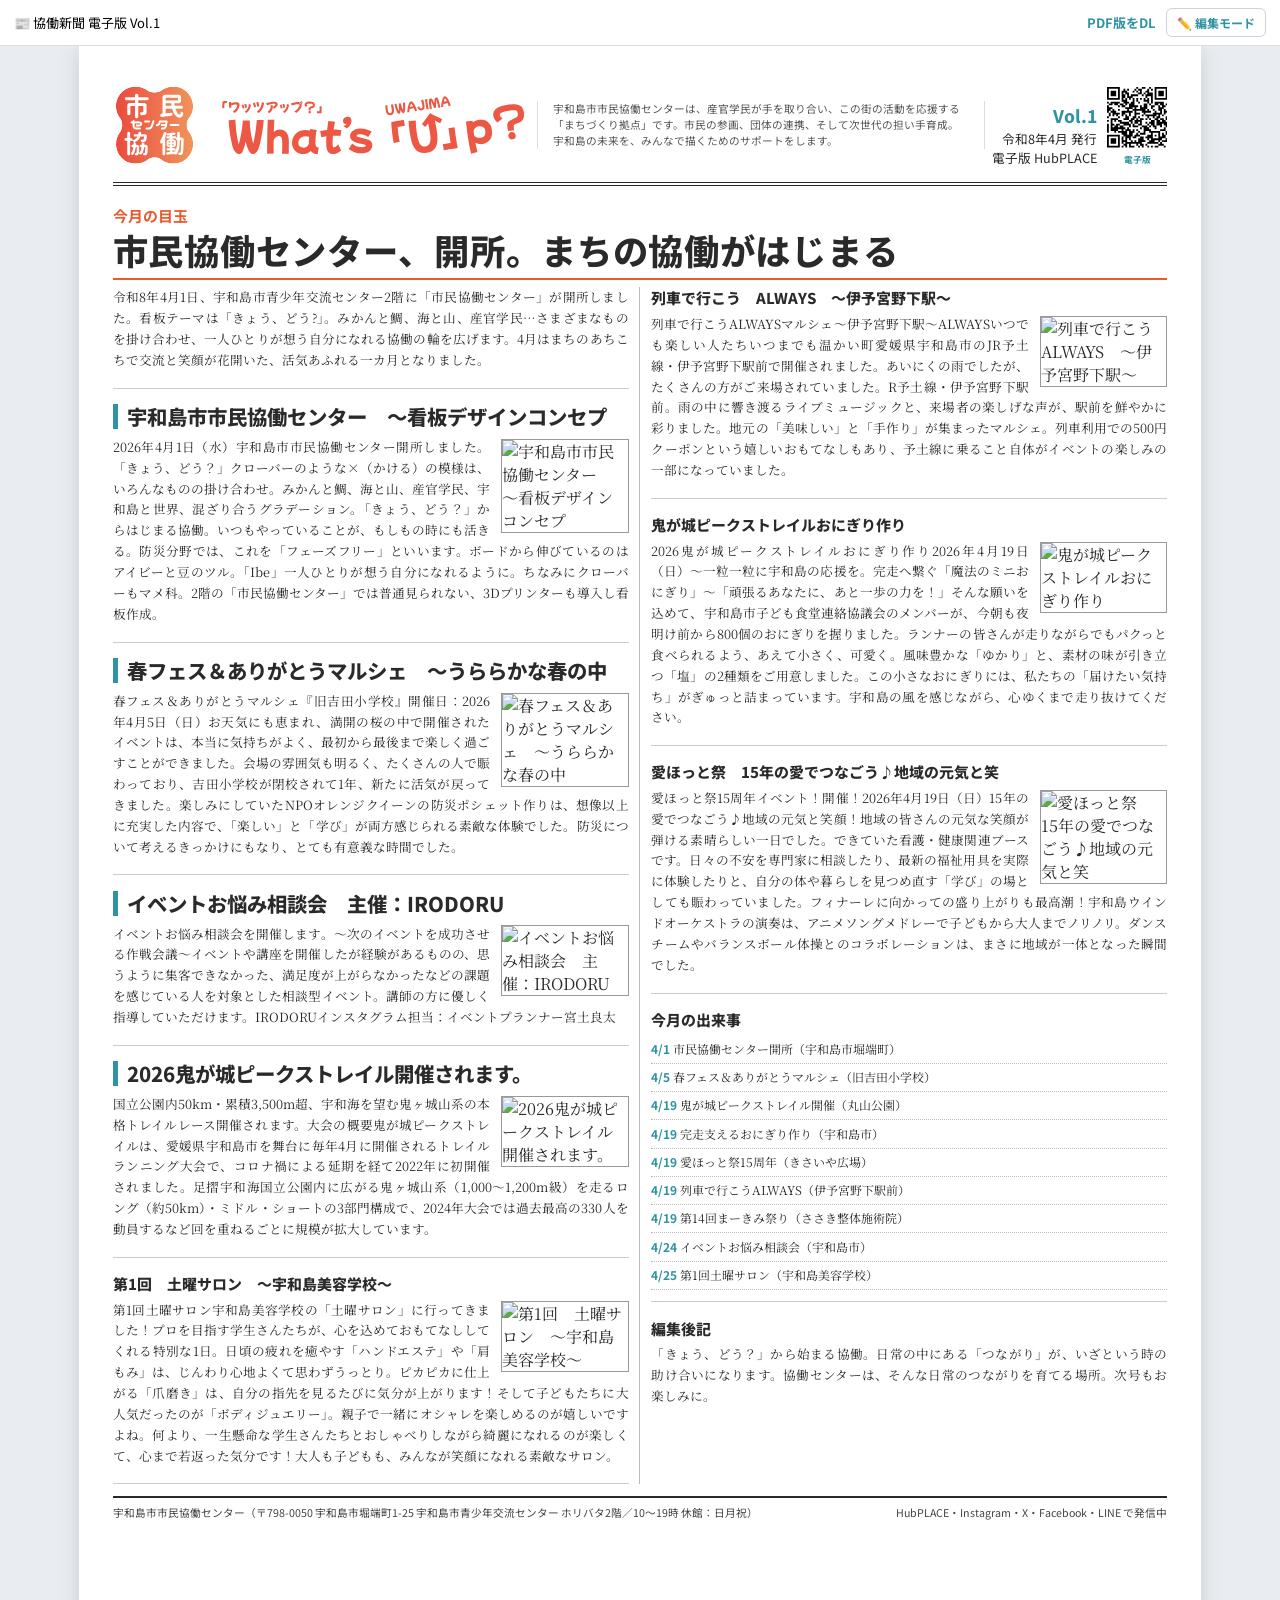
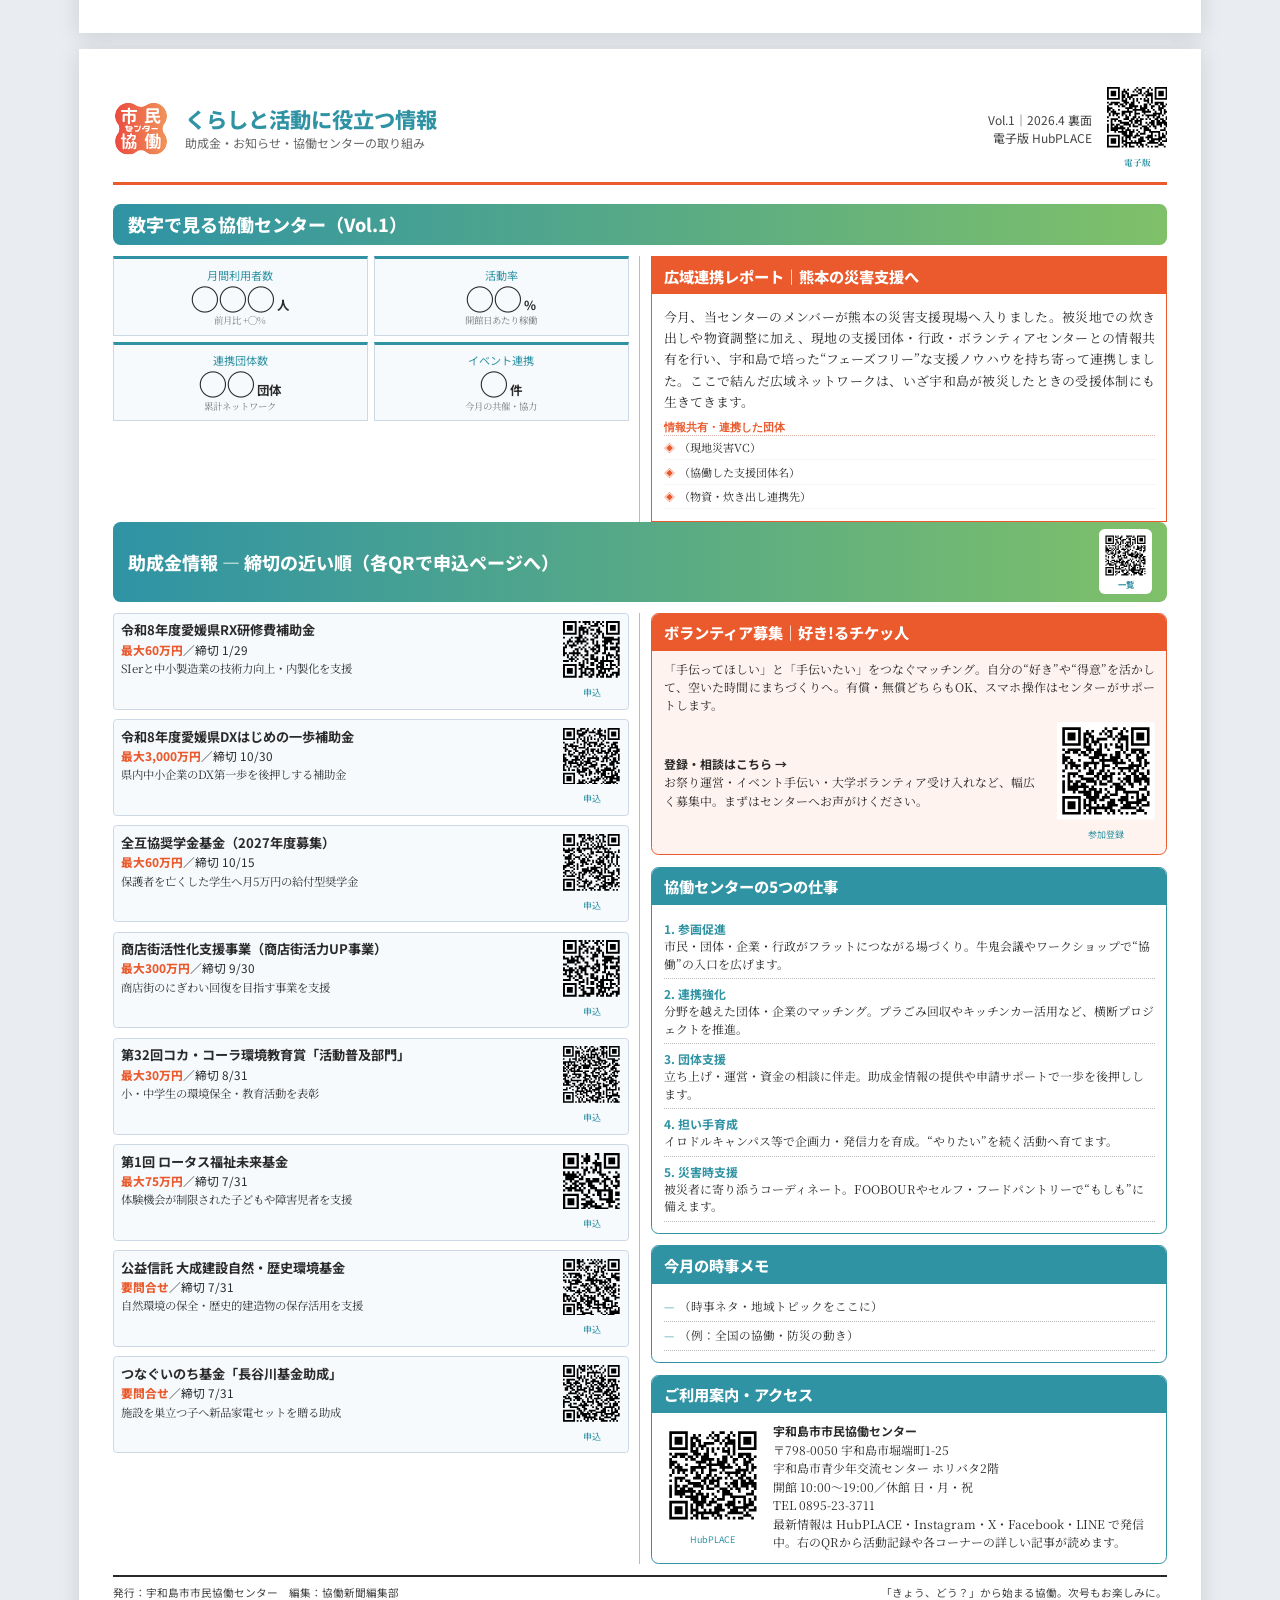
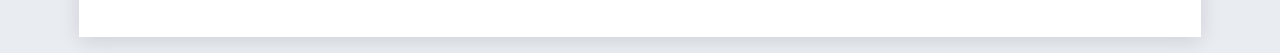
==== commit 375ed77b: "本文を長めに復元＋写真を本文脇に回り込み(比率保持・切抜なし)＋画像ロード後/編集後に自動再フィット＋「整える」ボタン Co-Authored-By: Claude Opus 4.8 (1M cont" ====
--- a/2026-04/index.html
+++ b/2026-04/index.html
@@ -55,7 +55,10 @@
   h3{ font-family:"Hiragino Kaku Gothic ProN","Noto Sans JP",sans-serif; font-weight:800; font-size:calc(11pt * var(--fit,1)); margin:0 0 1.5mm; }
   p{ font-size:calc(9.3pt * var(--fit,1)); line-height:1.65; text-align:justify; margin:0 0 1.5mm; }
   figure{ margin:0 0 2mm; } figure img{ width:100%; display:block; border:0.5px solid #999; }
-  article > figure img{ height:calc(34mm * var(--fit,1)); object-fit:cover; }  /* 写真も--fitで伸縮＝多用しても収まる */
+  /* 記事写真：本文の右に回り込み・小さめ・比率保持（切り抜かない）。サイズは--fitで伸縮 */
+  article > figure{ float:right; width:calc(33mm * var(--fit,1)); margin:0.5mm 0 1.5mm 3mm; }
+  article > figure img{ width:100%; height:auto; max-height:calc(42mm * var(--fit,1)); object-fit:contain; }
+  article::after{ content:""; display:table; clear:both; }
   figcaption{ font-family:"Hiragino Kaku Gothic ProN","Noto Sans JP",sans-serif; font-size:calc(7.5pt * var(--fit,1)); color:#555; padding:1mm 0; border-bottom:1px dotted #aaa; }
   ul.briefs{ list-style:none; margin:0; padding:0; }
   ul.briefs li{ font-size:calc(8.8pt * var(--fit,1)); line-height:1.4; padding:1.4mm 0; border-bottom:1px dotted #bbb; }
@@ -161,6 +164,17 @@
     <button class="ed-btn" data-cols="2" type="button">2</button>
     <button class="ed-btn" data-cols="3" type="button">3</button>
   </span>
+  <span class="ed-cols">文字
+    <button class="ed-btn" data-fs="-1" type="button">−</button>
+    <button class="ed-btn" data-fs="0" type="button">自動</button>
+    <button class="ed-btn" data-fs="1" type="button">＋</button>
+  </span>
+  <button id="ed-refit" class="ed-btn" type="button">🔧 整える</button>
+  <span class="ed-cols">画像
+    <button class="ed-btn" data-img="smaller" type="button">小</button>
+    <button class="ed-btn" data-img="bigger" type="button">大</button>
+    <button class="ed-btn" data-img="crop" type="button">切抜↕</button>
+  </span>
   <span class="ed-margin">余白<small>mm</small>
     上<input type="number" id="mg-t" class="ed-num" min="0" max="40" step="1">
     下<input type="number" id="mg-b" class="ed-num" min="0" max="40" step="1">
@@ -198,14 +212,14 @@
     <h1 class="lead-headline">市民協働センター、開所。まちの協働がはじまる</h1>
     
     <article><p>令和8年4月1日、宇和島市青少年交流センター2階に「市民協働センター」が開所しました。看板テーマは「きょう、どう?」。みかんと鯛、海と山、産官学民…さまざまなものを掛け合わせ、一人ひとりが想う自分になれる協働の輪を広げます。4月はまちのあちこちで交流と笑顔が花開いた、活気あふれる一カ月となりました。</p></article>
-    <article><h2>宇和島市市民協働センター　～看板デザインコンセプ</h2><figure><img src="https://hubplace.jp/image/uploaded/article/thumbnail/m/78/7834/7834c2b397fc300cfa6856f30393ea4ade751bd31776310060.jpg" alt="宇和島市市民協働センター　～看板デザインコンセプ"></figure><p>クローバーのような×（かける）の模様は、いろんなものの掛け合わせ。みかんと鯛、海と山、産官学民、宇和島と世界、混ざり合うグラデーション。「きょう、どう？」からは…</p></article>
-    <article><h2>春フェス＆ありがとうマルシェ　～うららかな春の中</h2><figure><img src="https://hubplace.jp/image/uploaded/article/thumbnail/m/77/771d/771d48316f202aa2e662d8b7489883e7b4afb4cf1776392987.jpg" alt="春フェス＆ありがとうマルシェ　～うららかな春の中"></figure><p>お天気にも恵まれ、満開の桜の中で開催されたイベントは、本当に気持ちがよく、最初から最後まで楽しく過ごすことができました。会場の雰囲気も明るく、たくさんの人で賑わ…</p></article>
-    <article><h2>イベントお悩み相談会　主催：IRODORU</h2><figure><img src="https://hubplace.jp/image/uploaded/article/thumbnail/m/ba/bac2/bac2a6063f69bdf2da4e9ad0279cb8ad2aada1091776302244.jpg" alt="イベントお悩み相談会　主催：IRODORU"></figure><p>イベントや講座を開催したが経験があるものの、思うように集客できなかった、満足度が上がらなかったなどの課題を感じている人を対象とした相談型イベント。講師の方に優し…</p></article>
-    <article><h2>2026鬼が城ピークストレイル開催されます。</h2><figure><img src="https://hubplace.jp/image/uploaded/article/thumbnail/m/8c/8c8f/8c8fdefe90cec840919f4be265c8960235e30c0f1776322291.jpg" alt="2026鬼が城ピークストレイル開催されます。"></figure><p>▽大会の概要鬼が城ピークストレイルは、愛媛県宇和島市を舞台に毎年4月に開催されるトレイルランニング大会で、コロナ禍による延期を経て2022年に初開催されました。…</p></article>
-    <article><h3>第1回　土曜サロン　～宇和島美容学校～</h3><figure><img src="https://hubplace.jp/image/uploaded/article/thumbnail/m/01/01fe/01fe3c77c410b6f9879f16e82915f2b336676c601776414232.jpg" alt="第1回　土曜サロン　～宇和島美容学校～"></figure><p>宇和島美容学校の「土曜サロン」に行ってきました！プロを目指す学生さんたちが、心を込めておもてなししてくれる特別な1日。日頃の疲れを癒やす「ハンドエステ」や「肩も…</p></article>
-    <article><h3>列車で行こう　ALWAYS　～伊予宮野下駅～</h3><figure><img src="https://hubplace.jp/image/uploaded/article/thumbnail/m/38/3838/38384c74a97aee6ca79f1803df276cf9f2c7f3df1776414355.jpg" alt="列車で行こう　ALWAYS　～伊予宮野下駅～"></figure><p>愛媛県宇和島市のJR予土線・伊予宮野下駅前で開催されました。あいにくの雨でしたが、たくさんの方がご来場されていました。R予土線・伊予宮野下駅前。雨の中に響き渡る…</p></article>
-    <article><h3>鬼が城ピークストレイルおにぎり作り</h3><figure><img src="https://hubplace.jp/image/uploaded/article/thumbnail/m/c6/c64d/c64db5481bf3c6cb2e649c6196502f5b2d3e8cc51776754138.jpg" alt="鬼が城ピークストレイルおにぎり作り"></figure><p>〜一粒一粒に宇和島の応援を。完走へ繋ぐ「魔法のミニおにぎり」〜「頑張るあなたに、あと一歩の力を！」そんな願いを込めて、宇和島市子ども食堂連絡協議会のメンバーが、…</p></article>
-    <article><h3>愛ほっと祭　15年の愛でつなごう♪地域の元気と笑</h3><figure><img src="https://hubplace.jp/image/uploaded/article/thumbnail/m/94/9490/94904ae1889f2d19134355646c8fcb9153b1ea6d1776755996.jpg" alt="愛ほっと祭　15年の愛でつなごう♪地域の元気と笑"></figure><p>15年の愛でつなごう♪地域の元気と笑顔！地域の皆さんの元気な笑顔が弾ける素晴らしい一日でした。会場は、お腹を満たしてくれるキッチンカーから、心を揺さぶる津島太…</p></article>
+    <article><h2>宇和島市市民協働センター　～看板デザインコンセプ</h2><figure><img src="https://hubplace.jp/image/uploaded/article/thumbnail/m/78/7834/7834c2b397fc300cfa6856f30393ea4ade751bd31776310060.jpg" alt="宇和島市市民協働センター　～看板デザインコンセプ"></figure><p>2026年4月1日（水）宇和島市市民協働センター開所しました。「きょう、どう？」クローバーのような×（かける）の模様は、いろんなものの掛け合わせ。みかんと鯛、海と山、産官学民、宇和島と世界、混ざり合うグラデーション。「きょう、どう？」からはじまる協働。いつもやっていることが、もしもの時にも活きる。防災分野では、これを「フェーズフリー」といいます。ボードから伸びているのはアイビーと豆のツル。「Ibe」一人ひとりが想う自分になれるように。ちなみにクローバーもマメ科。2階の「市民協働センター」では普通見られない、3Dプリンターも導入し看板作成。</p></article>
+    <article><h2>春フェス＆ありがとうマルシェ　～うららかな春の中</h2><figure><img src="https://hubplace.jp/image/uploaded/article/thumbnail/m/77/771d/771d48316f202aa2e662d8b7489883e7b4afb4cf1776392987.jpg" alt="春フェス＆ありがとうマルシェ　～うららかな春の中"></figure><p>春フェス＆ありがとうマルシェ『旧吉田小学校』開催日：2026年4月5日（日）お天気にも恵まれ、満開の桜の中で開催されたイベントは、本当に気持ちがよく、最初から最後まで楽しく過ごすことができました。会場の雰囲気も明るく、たくさんの人で賑わっており、吉田小学校が閉校されて1年、新たに活気が戻ってきました。楽しみにしていたNPOオレンジクイーンの防災ポシェット作りは、想像以上に充実した内容で、「楽しい」と「学び」が両方感じられる素敵な体験でした。防災について考えるきっかけにもなり、とても有意義な時間でした。</p></article>
+    <article><h2>イベントお悩み相談会　主催：IRODORU</h2><figure><img src="https://hubplace.jp/image/uploaded/article/thumbnail/m/ba/bac2/bac2a6063f69bdf2da4e9ad0279cb8ad2aada1091776302244.jpg" alt="イベントお悩み相談会　主催：IRODORU"></figure><p>イベントお悩み相談会を開催します。～次のイベントを成功させる作戦会議～イベントや講座を開催したが経験があるものの、思うように集客できなかった、満足度が上がらなかったなどの課題を感じている人を対象とした相談型イベント。講師の方に優しく指導していただけます。IRODORUインスタグラム担当：イベントプランナー宮土良太</p></article>
+    <article><h2>2026鬼が城ピークストレイル開催されます。</h2><figure><img src="https://hubplace.jp/image/uploaded/article/thumbnail/m/8c/8c8f/8c8fdefe90cec840919f4be265c8960235e30c0f1776322291.jpg" alt="2026鬼が城ピークストレイル開催されます。"></figure><p>国立公園内50km・累積3,500m超、宇和海を望む鬼ヶ城山系の本格トレイルレース開催されます。大会の概要鬼が城ピークストレイルは、愛媛県宇和島市を舞台に毎年4月に開催されるトレイルランニング大会で、コロナ禍による延期を経て2022年に初開催されました。足摺宇和海国立公園内に広がる鬼ヶ城山系（1,000〜1,200m級）を走るロング（約50km）・ミドル・ショートの3部門構成で、2024年大会では過去最高の330人を動員するなど回を重ねるごとに規模が拡大しています。</p></article>
+    <article><h3>第1回　土曜サロン　～宇和島美容学校～</h3><figure><img src="https://hubplace.jp/image/uploaded/article/thumbnail/m/01/01fe/01fe3c77c410b6f9879f16e82915f2b336676c601776414232.jpg" alt="第1回　土曜サロン　～宇和島美容学校～"></figure><p>第1回土曜サロン宇和島美容学校の「土曜サロン」に行ってきました！プロを目指す学生さんたちが、心を込めておもてなししてくれる特別な1日。日頃の疲れを癒やす「ハンドエステ」や「肩もみ」は、じんわり心地よくて思わずうっとり。ピカピカに仕上がる「爪磨き」は、自分の指先を見るたびに気分が上がります！そして子どもたちに大人気だったのが「ボディジュエリー」。親子で一緒にオシャレを楽しめるのが嬉しいですよね。何より、一生懸命な学生さんたちとおしゃべりしながら綺麗になれるのが楽しくて、心まで若返った気分です！大人も子どもも、みんなが笑顔になれる素敵なサロン。</p></article>
+    <article><h3>列車で行こう　ALWAYS　～伊予宮野下駅～</h3><figure><img src="https://hubplace.jp/image/uploaded/article/thumbnail/m/38/3838/38384c74a97aee6ca79f1803df276cf9f2c7f3df1776414355.jpg" alt="列車で行こう　ALWAYS　～伊予宮野下駅～"></figure><p>列車で行こうALWAYSマルシェ～伊予宮野下駅～ALWAYSいつでも楽しい人たちいつまでも温かい町愛媛県宇和島市のJR予土線・伊予宮野下駅前で開催されました。あいにくの雨でしたが、たくさんの方がご来場されていました。R予土線・伊予宮野下駅前。雨の中に響き渡るライブミュージックと、来場者の楽しげな声が、駅前を鮮やかに彩りました。地元の「美味しい」と「手作り」が集まったマルシェ。列車利用での500円クーポンという嬉しいおもてなしもあり、予土線に乗ること自体がイベントの楽しみの一部になっていました。</p></article>
+    <article><h3>鬼が城ピークストレイルおにぎり作り</h3><figure><img src="https://hubplace.jp/image/uploaded/article/thumbnail/m/c6/c64d/c64db5481bf3c6cb2e649c6196502f5b2d3e8cc51776754138.jpg" alt="鬼が城ピークストレイルおにぎり作り"></figure><p>2026鬼が城ピークストレイルおにぎり作り2026年4月19日（日）〜一粒一粒に宇和島の応援を。完走へ繋ぐ「魔法のミニおにぎり」〜「頑張るあなたに、あと一歩の力を！」そんな願いを込めて、宇和島市子ども食堂連絡協議会のメンバーが、今朝も夜明け前から800個のおにぎりを握りました。ランナーの皆さんが走りながらでもパクっと食べられるよう、あえて小さく、可愛く。風味豊かな「ゆかり」と、素材の味が引き立つ「塩」の2種類をご用意しました。この小さなおにぎりには、私たちの「届けたい気持ち」がぎゅっと詰まっています。宇和島の風を感じながら、心ゆくまで走り抜けてください。</p></article>
+    <article><h3>愛ほっと祭　15年の愛でつなごう♪地域の元気と笑</h3><figure><img src="https://hubplace.jp/image/uploaded/article/thumbnail/m/94/9490/94904ae1889f2d19134355646c8fcb9153b1ea6d1776755996.jpg" alt="愛ほっと祭　15年の愛でつなごう♪地域の元気と笑"></figure><p>愛ほっと祭15周年イベント！開催！2026年4月19日（日）15年の愛でつなごう♪地域の元気と笑顔！地域の皆さんの元気な笑顔が弾ける素晴らしい一日でした。できていた看護・健康関連ブースです。日々の不安を専門家に相談したり、最新の福祉用具を実際に体験したりと、自分の体や暮らしを見つめ直す「学び」の場としても賑わっていました。フィナーレに向かっての盛り上がりも最高潮！宇和島ウインドオーケストラの演奏は、アニメソングメドレーで子どもから大人までノリノリ。ダンスチームやバランスボール体操とのコラボレーションは、まさに地域が一体となった瞬間でした。</p></article>
     <article><h3>今月の出来事</h3><ul class="briefs"><li><b>4/1</b> 市民協働センター開所（宇和島市堀端町）</li><li><b>4/5</b> 春フェス＆ありがとうマルシェ（旧吉田小学校）</li><li><b>4/19</b> 鬼が城ピークストレイル開催（丸山公園）</li><li><b>4/19</b> 完走支えるおにぎり作り（宇和島市）</li><li><b>4/19</b> 愛ほっと祭15周年（きさいや広場）</li><li><b>4/19</b> 列車で行こうALWAYS（伊予宮野下駅前）</li><li><b>4/19</b> 第14回まーきみ祭り（ささき整体施術院）</li><li><b>4/24</b> イベントお悩み相談会（宇和島市）</li><li><b>4/25</b> 第1回土曜サロン（宇和島美容学校）</li></ul></article>
     <article style="border-bottom:0"><h3>編集後記</h3><p>「きょう、どう？」から始まる協働。日常の中にある「つながり」が、いざという時の助け合いになります。協働センターは、そんな日常のつながりを育てる場所。次号もお楽しみに。</p></article>
     <footer>
--- a/2026-04/edit.css
+++ b/2026-04/edit.css
@@ -14,6 +14,8 @@
 .ed-fmt{ display:flex; align-items:center; gap:4px; font-size:11px; }
 .ed-color{ width:26px; height:22px; padding:0; border:1px solid #cbd3dc; border-radius:4px; background:none; cursor:pointer; }
 .ed-selected{ outline:2px solid #ffcf33 !important; outline-offset:2px; }
+body.editing img{ cursor:pointer; }
+.ed-imgsel{ outline:3px solid #ffcf33 !important; outline-offset:1px; }
 .editbar b{ font-size:13px; }
 .editbar .ed-hint{ font-size:11px; opacity:.85; }
 .editbar .sp{ flex:1; }
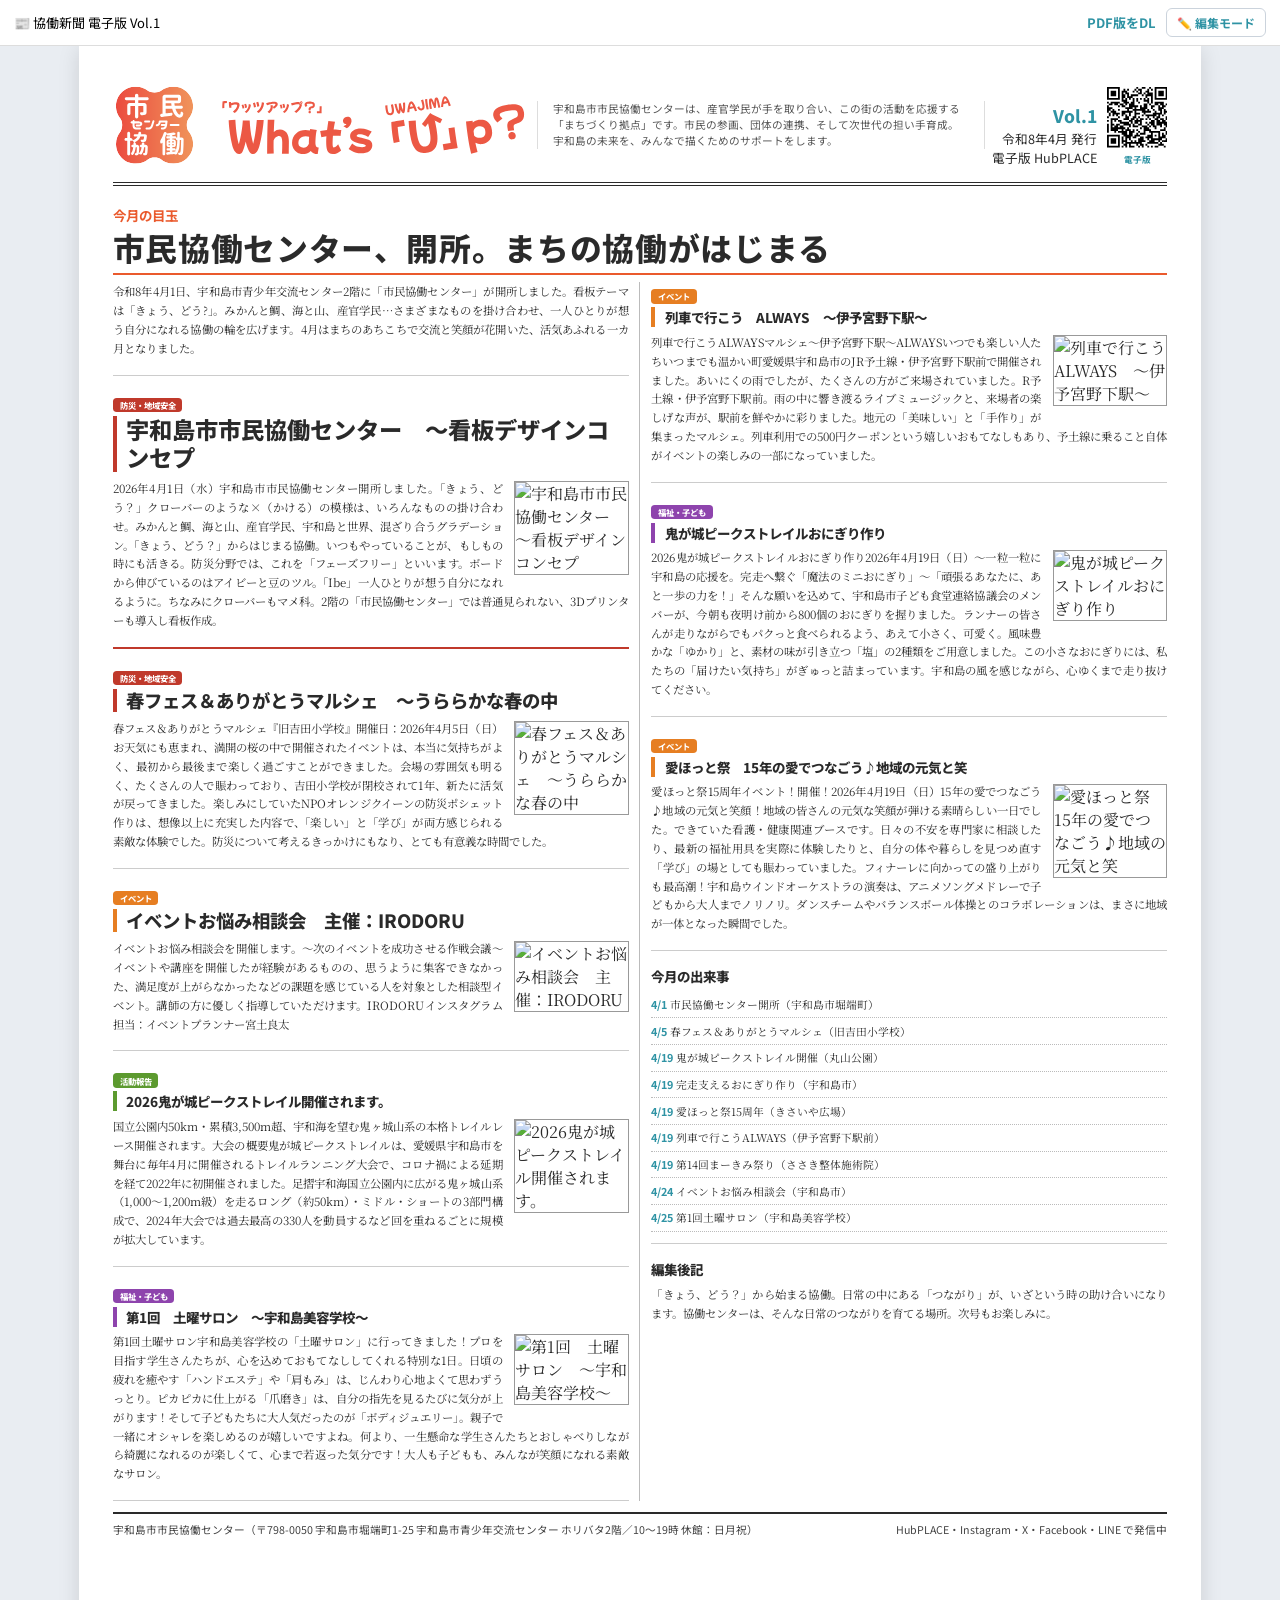
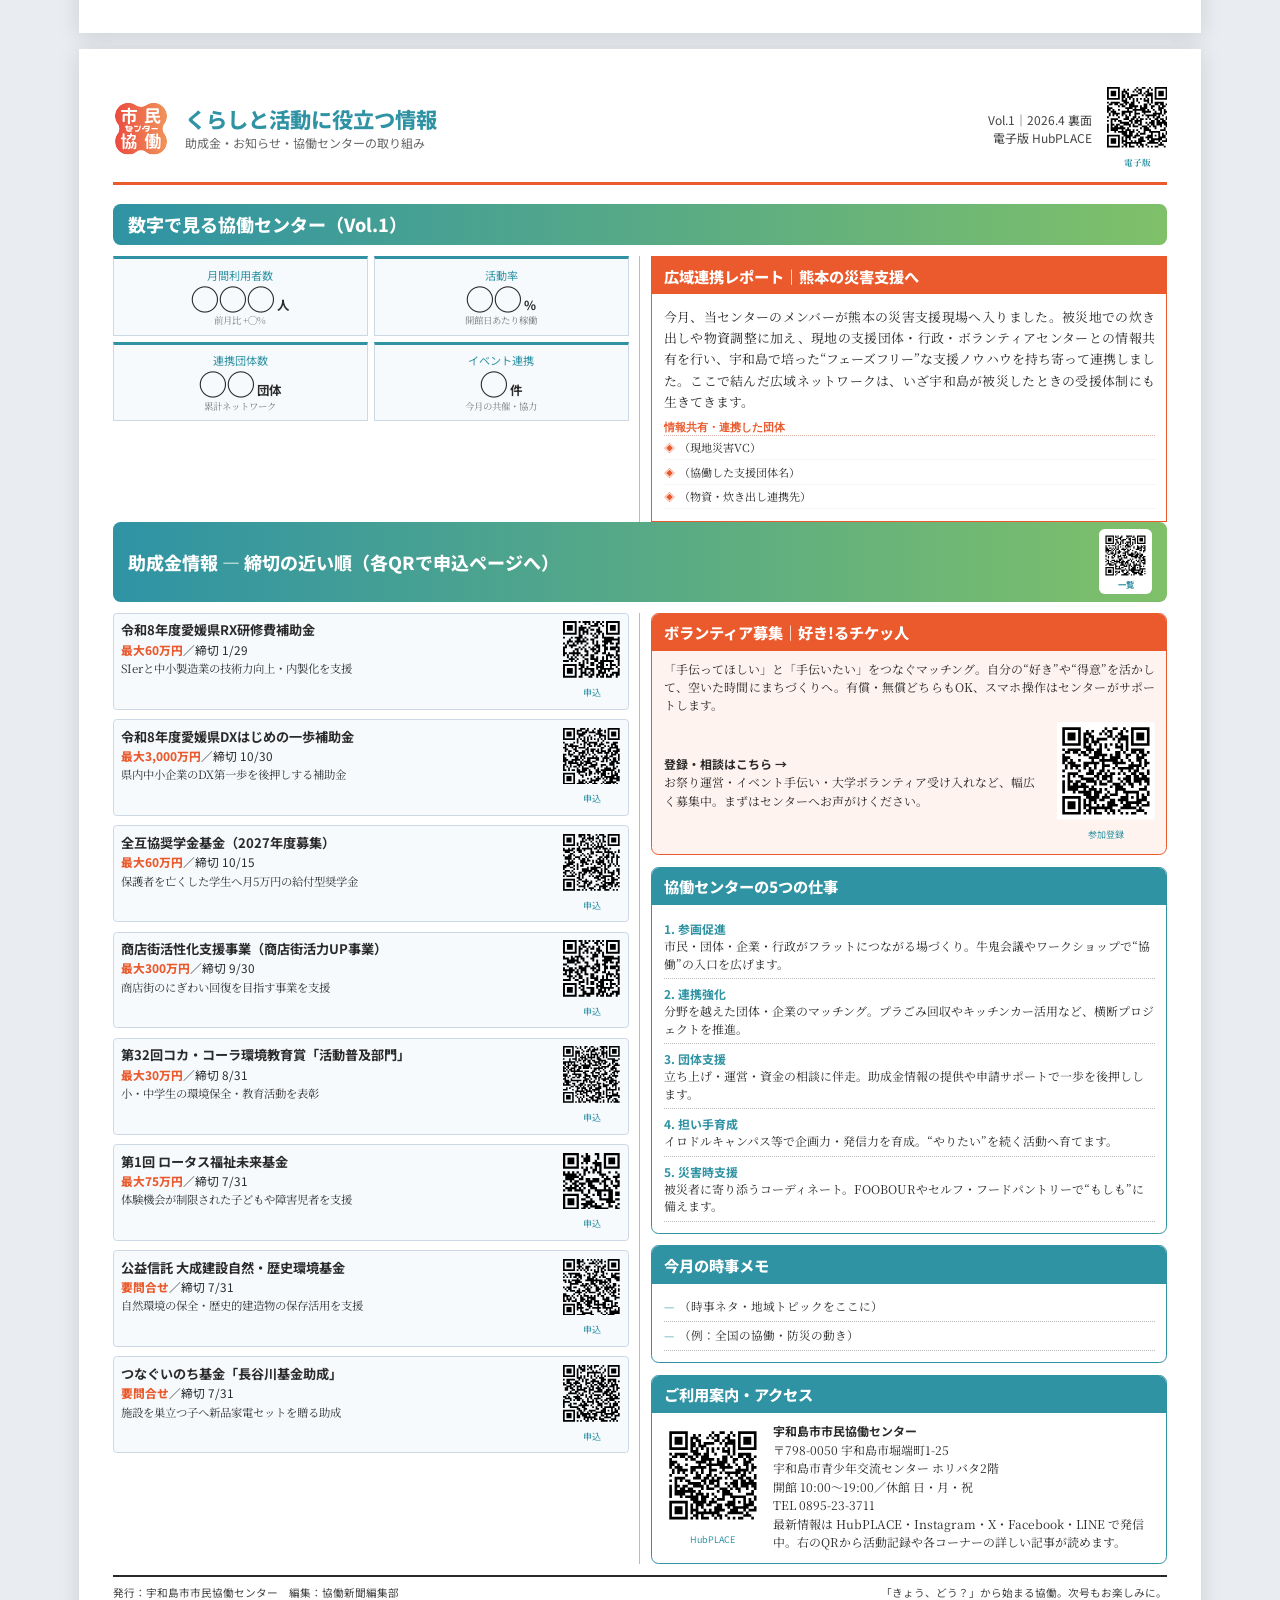
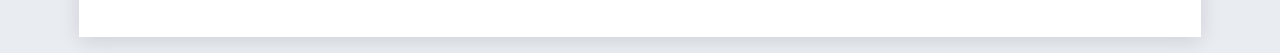
==== commit e8c8a0a1: "協働新聞 電子版を更新（2026-08-10） Co-Authored-By: Claude Opus 4.8 (1M context) <noreply@anthropic.com>" ====
--- a/2026-04/index.html
+++ b/2026-04/index.html
@@ -49,6 +49,13 @@
   .bh-meta{ text-align:right; font-family:"Hiragino Kaku Gothic ProN","Noto Sans JP",sans-serif; font-size:calc(9pt * var(--fit,1)); color:#444; line-height:1.5; }
   .page.back .cols{ height:calc(420mm - var(--mt) - var(--mb) - 21mm - 10mm); }
   article{ break-inside:avoid; margin-bottom:4mm; padding-bottom:3mm; border-bottom:1px solid #ccc; }
+  /* カテゴリタグ＋色分け・強弱 */
+  .cat{ display:inline-block; font-family:"Hiragino Kaku Gothic ProN","Noto Sans JP",sans-serif;
+        font-size:calc(6.8pt * var(--fit,1)); font-weight:800; color:#fff; background:var(--c,#5c9a2f);
+        padding:0.3mm 1.8mm; border-radius:1mm; margin-bottom:1mm; }
+  .art h2, .art h3{ border-left:4px solid var(--c,#5c9a2f); padding-left:2.5mm; }
+  .hero-article h2{ font-size:calc(19pt * var(--fit,1)); line-height:1.2; }
+  .hero-article{ border-bottom:2px solid var(--c,#5c9a2f); }
   .lead-kicker{ column-span:all; font-family:"Hiragino Kaku Gothic ProN","Noto Sans JP",sans-serif; color:var(--accent); font-weight:700; font-size:calc(11pt * var(--fit,1)); margin-bottom:1mm; }
   .lead-headline{ font-family:"Hiragino Kaku Gothic ProN","Noto Sans JP",sans-serif; font-weight:800; font-size:calc(26pt * var(--fit,1)); line-height:1.15; letter-spacing:.02em; margin:0 0 2mm; column-span:all; border-bottom:2px solid var(--accent); padding-bottom:2mm; }
   h2{ font-family:"Hiragino Kaku Gothic ProN","Noto Sans JP",sans-serif; font-weight:800; font-size:calc(15pt * var(--fit,1)); line-height:1.25; margin:0 0 2mm; border-left:5px solid var(--navy); padding-left:2.5mm; }
@@ -212,14 +219,14 @@
     <h1 class="lead-headline">市民協働センター、開所。まちの協働がはじまる</h1>
     
     <article><p>令和8年4月1日、宇和島市青少年交流センター2階に「市民協働センター」が開所しました。看板テーマは「きょう、どう?」。みかんと鯛、海と山、産官学民…さまざまなものを掛け合わせ、一人ひとりが想う自分になれる協働の輪を広げます。4月はまちのあちこちで交流と笑顔が花開いた、活気あふれる一カ月となりました。</p></article>
-    <article><h2>宇和島市市民協働センター　～看板デザインコンセプ</h2><figure><img src="https://hubplace.jp/image/uploaded/article/thumbnail/m/78/7834/7834c2b397fc300cfa6856f30393ea4ade751bd31776310060.jpg" alt="宇和島市市民協働センター　～看板デザインコンセプ"></figure><p>2026年4月1日（水）宇和島市市民協働センター開所しました。「きょう、どう？」クローバーのような×（かける）の模様は、いろんなものの掛け合わせ。みかんと鯛、海と山、産官学民、宇和島と世界、混ざり合うグラデーション。「きょう、どう？」からはじまる協働。いつもやっていることが、もしもの時にも活きる。防災分野では、これを「フェーズフリー」といいます。ボードから伸びているのはアイビーと豆のツル。「Ibe」一人ひとりが想う自分になれるように。ちなみにクローバーもマメ科。2階の「市民協働センター」では普通見られない、3Dプリンターも導入し看板作成。</p></article>
-    <article><h2>春フェス＆ありがとうマルシェ　～うららかな春の中</h2><figure><img src="https://hubplace.jp/image/uploaded/article/thumbnail/m/77/771d/771d48316f202aa2e662d8b7489883e7b4afb4cf1776392987.jpg" alt="春フェス＆ありがとうマルシェ　～うららかな春の中"></figure><p>春フェス＆ありがとうマルシェ『旧吉田小学校』開催日：2026年4月5日（日）お天気にも恵まれ、満開の桜の中で開催されたイベントは、本当に気持ちがよく、最初から最後まで楽しく過ごすことができました。会場の雰囲気も明るく、たくさんの人で賑わっており、吉田小学校が閉校されて1年、新たに活気が戻ってきました。楽しみにしていたNPOオレンジクイーンの防災ポシェット作りは、想像以上に充実した内容で、「楽しい」と「学び」が両方感じられる素敵な体験でした。防災について考えるきっかけにもなり、とても有意義な時間でした。</p></article>
-    <article><h2>イベントお悩み相談会　主催：IRODORU</h2><figure><img src="https://hubplace.jp/image/uploaded/article/thumbnail/m/ba/bac2/bac2a6063f69bdf2da4e9ad0279cb8ad2aada1091776302244.jpg" alt="イベントお悩み相談会　主催：IRODORU"></figure><p>イベントお悩み相談会を開催します。～次のイベントを成功させる作戦会議～イベントや講座を開催したが経験があるものの、思うように集客できなかった、満足度が上がらなかったなどの課題を感じている人を対象とした相談型イベント。講師の方に優しく指導していただけます。IRODORUインスタグラム担当：イベントプランナー宮土良太</p></article>
-    <article><h2>2026鬼が城ピークストレイル開催されます。</h2><figure><img src="https://hubplace.jp/image/uploaded/article/thumbnail/m/8c/8c8f/8c8fdefe90cec840919f4be265c8960235e30c0f1776322291.jpg" alt="2026鬼が城ピークストレイル開催されます。"></figure><p>国立公園内50km・累積3,500m超、宇和海を望む鬼ヶ城山系の本格トレイルレース開催されます。大会の概要鬼が城ピークストレイルは、愛媛県宇和島市を舞台に毎年4月に開催されるトレイルランニング大会で、コロナ禍による延期を経て2022年に初開催されました。足摺宇和海国立公園内に広がる鬼ヶ城山系（1,000〜1,200m級）を走るロング（約50km）・ミドル・ショートの3部門構成で、2024年大会では過去最高の330人を動員するなど回を重ねるごとに規模が拡大しています。</p></article>
-    <article><h3>第1回　土曜サロン　～宇和島美容学校～</h3><figure><img src="https://hubplace.jp/image/uploaded/article/thumbnail/m/01/01fe/01fe3c77c410b6f9879f16e82915f2b336676c601776414232.jpg" alt="第1回　土曜サロン　～宇和島美容学校～"></figure><p>第1回土曜サロン宇和島美容学校の「土曜サロン」に行ってきました！プロを目指す学生さんたちが、心を込めておもてなししてくれる特別な1日。日頃の疲れを癒やす「ハンドエステ」や「肩もみ」は、じんわり心地よくて思わずうっとり。ピカピカに仕上がる「爪磨き」は、自分の指先を見るたびに気分が上がります！そして子どもたちに大人気だったのが「ボディジュエリー」。親子で一緒にオシャレを楽しめるのが嬉しいですよね。何より、一生懸命な学生さんたちとおしゃべりしながら綺麗になれるのが楽しくて、心まで若返った気分です！大人も子どもも、みんなが笑顔になれる素敵なサロン。</p></article>
-    <article><h3>列車で行こう　ALWAYS　～伊予宮野下駅～</h3><figure><img src="https://hubplace.jp/image/uploaded/article/thumbnail/m/38/3838/38384c74a97aee6ca79f1803df276cf9f2c7f3df1776414355.jpg" alt="列車で行こう　ALWAYS　～伊予宮野下駅～"></figure><p>列車で行こうALWAYSマルシェ～伊予宮野下駅～ALWAYSいつでも楽しい人たちいつまでも温かい町愛媛県宇和島市のJR予土線・伊予宮野下駅前で開催されました。あいにくの雨でしたが、たくさんの方がご来場されていました。R予土線・伊予宮野下駅前。雨の中に響き渡るライブミュージックと、来場者の楽しげな声が、駅前を鮮やかに彩りました。地元の「美味しい」と「手作り」が集まったマルシェ。列車利用での500円クーポンという嬉しいおもてなしもあり、予土線に乗ること自体がイベントの楽しみの一部になっていました。</p></article>
-    <article><h3>鬼が城ピークストレイルおにぎり作り</h3><figure><img src="https://hubplace.jp/image/uploaded/article/thumbnail/m/c6/c64d/c64db5481bf3c6cb2e649c6196502f5b2d3e8cc51776754138.jpg" alt="鬼が城ピークストレイルおにぎり作り"></figure><p>2026鬼が城ピークストレイルおにぎり作り2026年4月19日（日）〜一粒一粒に宇和島の応援を。完走へ繋ぐ「魔法のミニおにぎり」〜「頑張るあなたに、あと一歩の力を！」そんな願いを込めて、宇和島市子ども食堂連絡協議会のメンバーが、今朝も夜明け前から800個のおにぎりを握りました。ランナーの皆さんが走りながらでもパクっと食べられるよう、あえて小さく、可愛く。風味豊かな「ゆかり」と、素材の味が引き立つ「塩」の2種類をご用意しました。この小さなおにぎりには、私たちの「届けたい気持ち」がぎゅっと詰まっています。宇和島の風を感じながら、心ゆくまで走り抜けてください。</p></article>
-    <article><h3>愛ほっと祭　15年の愛でつなごう♪地域の元気と笑</h3><figure><img src="https://hubplace.jp/image/uploaded/article/thumbnail/m/94/9490/94904ae1889f2d19134355646c8fcb9153b1ea6d1776755996.jpg" alt="愛ほっと祭　15年の愛でつなごう♪地域の元気と笑"></figure><p>愛ほっと祭15周年イベント！開催！2026年4月19日（日）15年の愛でつなごう♪地域の元気と笑顔！地域の皆さんの元気な笑顔が弾ける素晴らしい一日でした。できていた看護・健康関連ブースです。日々の不安を専門家に相談したり、最新の福祉用具を実際に体験したりと、自分の体や暮らしを見つめ直す「学び」の場としても賑わっていました。フィナーレに向かっての盛り上がりも最高潮！宇和島ウインドオーケストラの演奏は、アニメソングメドレーで子どもから大人までノリノリ。ダンスチームやバランスボール体操とのコラボレーションは、まさに地域が一体となった瞬間でした。</p></article>
+    <article class="art hero-article" style="--c:#c0392b"><span class="cat">防災・地域安全</span><h2>宇和島市市民協働センター　～看板デザインコンセプ</h2><figure><img src="https://hubplace.jp/image/uploaded/article/thumbnail/m/78/7834/7834c2b397fc300cfa6856f30393ea4ade751bd31776310060.jpg" alt="宇和島市市民協働センター　～看板デザインコンセプ"></figure><p>2026年4月1日（水）宇和島市市民協働センター開所しました。「きょう、どう？」クローバーのような×（かける）の模様は、いろんなものの掛け合わせ。みかんと鯛、海と山、産官学民、宇和島と世界、混ざり合うグラデーション。「きょう、どう？」からはじまる協働。いつもやっていることが、もしもの時にも活きる。防災分野では、これを「フェーズフリー」といいます。ボードから伸びているのはアイビーと豆のツル。「Ibe」一人ひとりが想う自分になれるように。ちなみにクローバーもマメ科。2階の「市民協働センター」では普通見られない、3Dプリンターも導入し看板作成。</p></article>
+    <article class="art" style="--c:#c0392b"><span class="cat">防災・地域安全</span><h2>春フェス＆ありがとうマルシェ　～うららかな春の中</h2><figure><img src="https://hubplace.jp/image/uploaded/article/thumbnail/m/77/771d/771d48316f202aa2e662d8b7489883e7b4afb4cf1776392987.jpg" alt="春フェス＆ありがとうマルシェ　～うららかな春の中"></figure><p>春フェス＆ありがとうマルシェ『旧吉田小学校』開催日：2026年4月5日（日）お天気にも恵まれ、満開の桜の中で開催されたイベントは、本当に気持ちがよく、最初から最後まで楽しく過ごすことができました。会場の雰囲気も明るく、たくさんの人で賑わっており、吉田小学校が閉校されて1年、新たに活気が戻ってきました。楽しみにしていたNPOオレンジクイーンの防災ポシェット作りは、想像以上に充実した内容で、「楽しい」と「学び」が両方感じられる素敵な体験でした。防災について考えるきっかけにもなり、とても有意義な時間でした。</p></article>
+    <article class="art" style="--c:#e67e22"><span class="cat">イベント</span><h2>イベントお悩み相談会　主催：IRODORU</h2><figure><img src="https://hubplace.jp/image/uploaded/article/thumbnail/m/ba/bac2/bac2a6063f69bdf2da4e9ad0279cb8ad2aada1091776302244.jpg" alt="イベントお悩み相談会　主催：IRODORU"></figure><p>イベントお悩み相談会を開催します。～次のイベントを成功させる作戦会議～イベントや講座を開催したが経験があるものの、思うように集客できなかった、満足度が上がらなかったなどの課題を感じている人を対象とした相談型イベント。講師の方に優しく指導していただけます。IRODORUインスタグラム担当：イベントプランナー宮土良太</p></article>
+    <article class="art" style="--c:#5c9a2f"><span class="cat">活動報告</span><h3>2026鬼が城ピークストレイル開催されます。</h3><figure><img src="https://hubplace.jp/image/uploaded/article/thumbnail/m/8c/8c8f/8c8fdefe90cec840919f4be265c8960235e30c0f1776322291.jpg" alt="2026鬼が城ピークストレイル開催されます。"></figure><p>国立公園内50km・累積3,500m超、宇和海を望む鬼ヶ城山系の本格トレイルレース開催されます。大会の概要鬼が城ピークストレイルは、愛媛県宇和島市を舞台に毎年4月に開催されるトレイルランニング大会で、コロナ禍による延期を経て2022年に初開催されました。足摺宇和海国立公園内に広がる鬼ヶ城山系（1,000〜1,200m級）を走るロング（約50km）・ミドル・ショートの3部門構成で、2024年大会では過去最高の330人を動員するなど回を重ねるごとに規模が拡大しています。</p></article>
+    <article class="art" style="--c:#8e44ad"><span class="cat">福祉・子ども</span><h3>第1回　土曜サロン　～宇和島美容学校～</h3><figure><img src="https://hubplace.jp/image/uploaded/article/thumbnail/m/01/01fe/01fe3c77c410b6f9879f16e82915f2b336676c601776414232.jpg" alt="第1回　土曜サロン　～宇和島美容学校～"></figure><p>第1回土曜サロン宇和島美容学校の「土曜サロン」に行ってきました！プロを目指す学生さんたちが、心を込めておもてなししてくれる特別な1日。日頃の疲れを癒やす「ハンドエステ」や「肩もみ」は、じんわり心地よくて思わずうっとり。ピカピカに仕上がる「爪磨き」は、自分の指先を見るたびに気分が上がります！そして子どもたちに大人気だったのが「ボディジュエリー」。親子で一緒にオシャレを楽しめるのが嬉しいですよね。何より、一生懸命な学生さんたちとおしゃべりしながら綺麗になれるのが楽しくて、心まで若返った気分です！大人も子どもも、みんなが笑顔になれる素敵なサロン。</p></article>
+    <article class="art" style="--c:#e67e22"><span class="cat">イベント</span><h3>列車で行こう　ALWAYS　～伊予宮野下駅～</h3><figure><img src="https://hubplace.jp/image/uploaded/article/thumbnail/m/38/3838/38384c74a97aee6ca79f1803df276cf9f2c7f3df1776414355.jpg" alt="列車で行こう　ALWAYS　～伊予宮野下駅～"></figure><p>列車で行こうALWAYSマルシェ～伊予宮野下駅～ALWAYSいつでも楽しい人たちいつまでも温かい町愛媛県宇和島市のJR予土線・伊予宮野下駅前で開催されました。あいにくの雨でしたが、たくさんの方がご来場されていました。R予土線・伊予宮野下駅前。雨の中に響き渡るライブミュージックと、来場者の楽しげな声が、駅前を鮮やかに彩りました。地元の「美味しい」と「手作り」が集まったマルシェ。列車利用での500円クーポンという嬉しいおもてなしもあり、予土線に乗ること自体がイベントの楽しみの一部になっていました。</p></article>
+    <article class="art" style="--c:#8e44ad"><span class="cat">福祉・子ども</span><h3>鬼が城ピークストレイルおにぎり作り</h3><figure><img src="https://hubplace.jp/image/uploaded/article/thumbnail/m/c6/c64d/c64db5481bf3c6cb2e649c6196502f5b2d3e8cc51776754138.jpg" alt="鬼が城ピークストレイルおにぎり作り"></figure><p>2026鬼が城ピークストレイルおにぎり作り2026年4月19日（日）〜一粒一粒に宇和島の応援を。完走へ繋ぐ「魔法のミニおにぎり」〜「頑張るあなたに、あと一歩の力を！」そんな願いを込めて、宇和島市子ども食堂連絡協議会のメンバーが、今朝も夜明け前から800個のおにぎりを握りました。ランナーの皆さんが走りながらでもパクっと食べられるよう、あえて小さく、可愛く。風味豊かな「ゆかり」と、素材の味が引き立つ「塩」の2種類をご用意しました。この小さなおにぎりには、私たちの「届けたい気持ち」がぎゅっと詰まっています。宇和島の風を感じながら、心ゆくまで走り抜けてください。</p></article>
+    <article class="art" style="--c:#e67e22"><span class="cat">イベント</span><h3>愛ほっと祭　15年の愛でつなごう♪地域の元気と笑</h3><figure><img src="https://hubplace.jp/image/uploaded/article/thumbnail/m/94/9490/94904ae1889f2d19134355646c8fcb9153b1ea6d1776755996.jpg" alt="愛ほっと祭　15年の愛でつなごう♪地域の元気と笑"></figure><p>愛ほっと祭15周年イベント！開催！2026年4月19日（日）15年の愛でつなごう♪地域の元気と笑顔！地域の皆さんの元気な笑顔が弾ける素晴らしい一日でした。できていた看護・健康関連ブースです。日々の不安を専門家に相談したり、最新の福祉用具を実際に体験したりと、自分の体や暮らしを見つめ直す「学び」の場としても賑わっていました。フィナーレに向かっての盛り上がりも最高潮！宇和島ウインドオーケストラの演奏は、アニメソングメドレーで子どもから大人までノリノリ。ダンスチームやバランスボール体操とのコラボレーションは、まさに地域が一体となった瞬間でした。</p></article>
     <article><h3>今月の出来事</h3><ul class="briefs"><li><b>4/1</b> 市民協働センター開所（宇和島市堀端町）</li><li><b>4/5</b> 春フェス＆ありがとうマルシェ（旧吉田小学校）</li><li><b>4/19</b> 鬼が城ピークストレイル開催（丸山公園）</li><li><b>4/19</b> 完走支えるおにぎり作り（宇和島市）</li><li><b>4/19</b> 愛ほっと祭15周年（きさいや広場）</li><li><b>4/19</b> 列車で行こうALWAYS（伊予宮野下駅前）</li><li><b>4/19</b> 第14回まーきみ祭り（ささき整体施術院）</li><li><b>4/24</b> イベントお悩み相談会（宇和島市）</li><li><b>4/25</b> 第1回土曜サロン（宇和島美容学校）</li></ul></article>
     <article style="border-bottom:0"><h3>編集後記</h3><p>「きょう、どう？」から始まる協働。日常の中にある「つながり」が、いざという時の助け合いになります。協働センターは、そんな日常のつながりを育てる場所。次号もお楽しみに。</p></article>
     <footer>
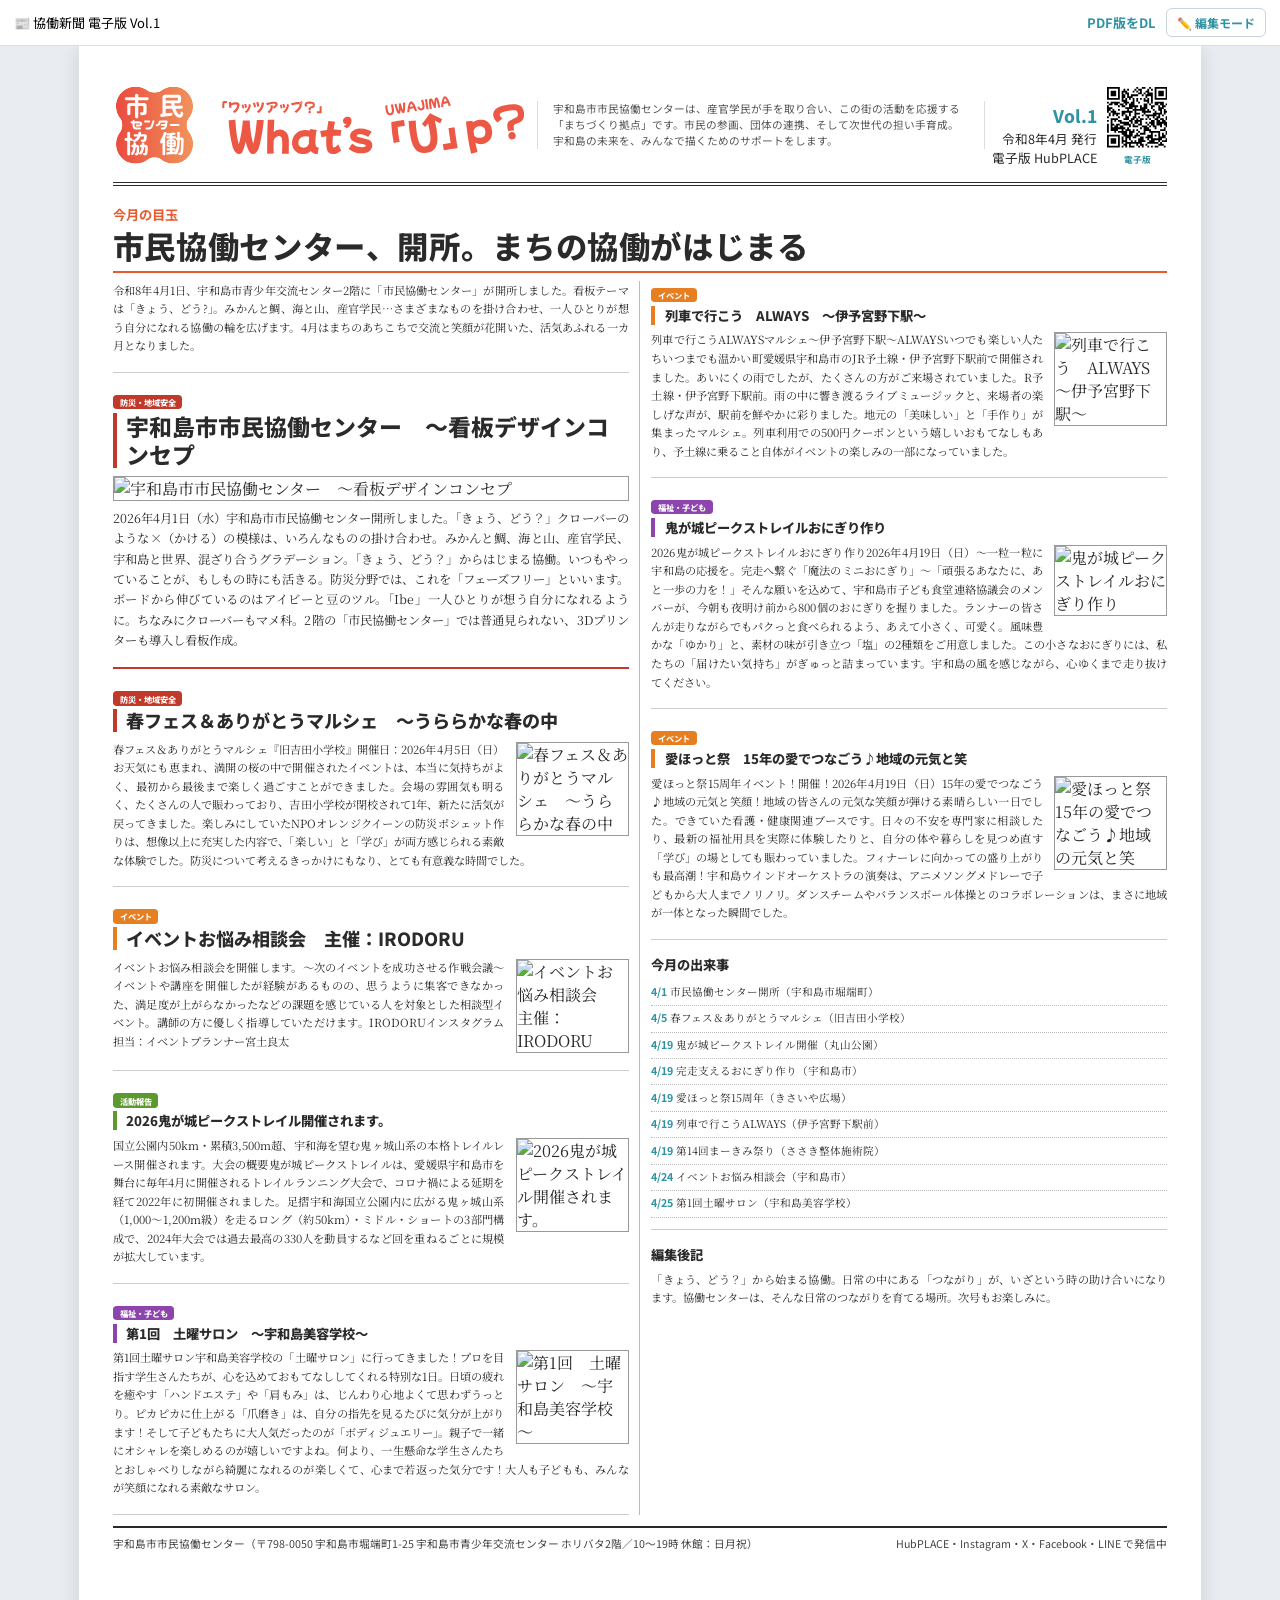
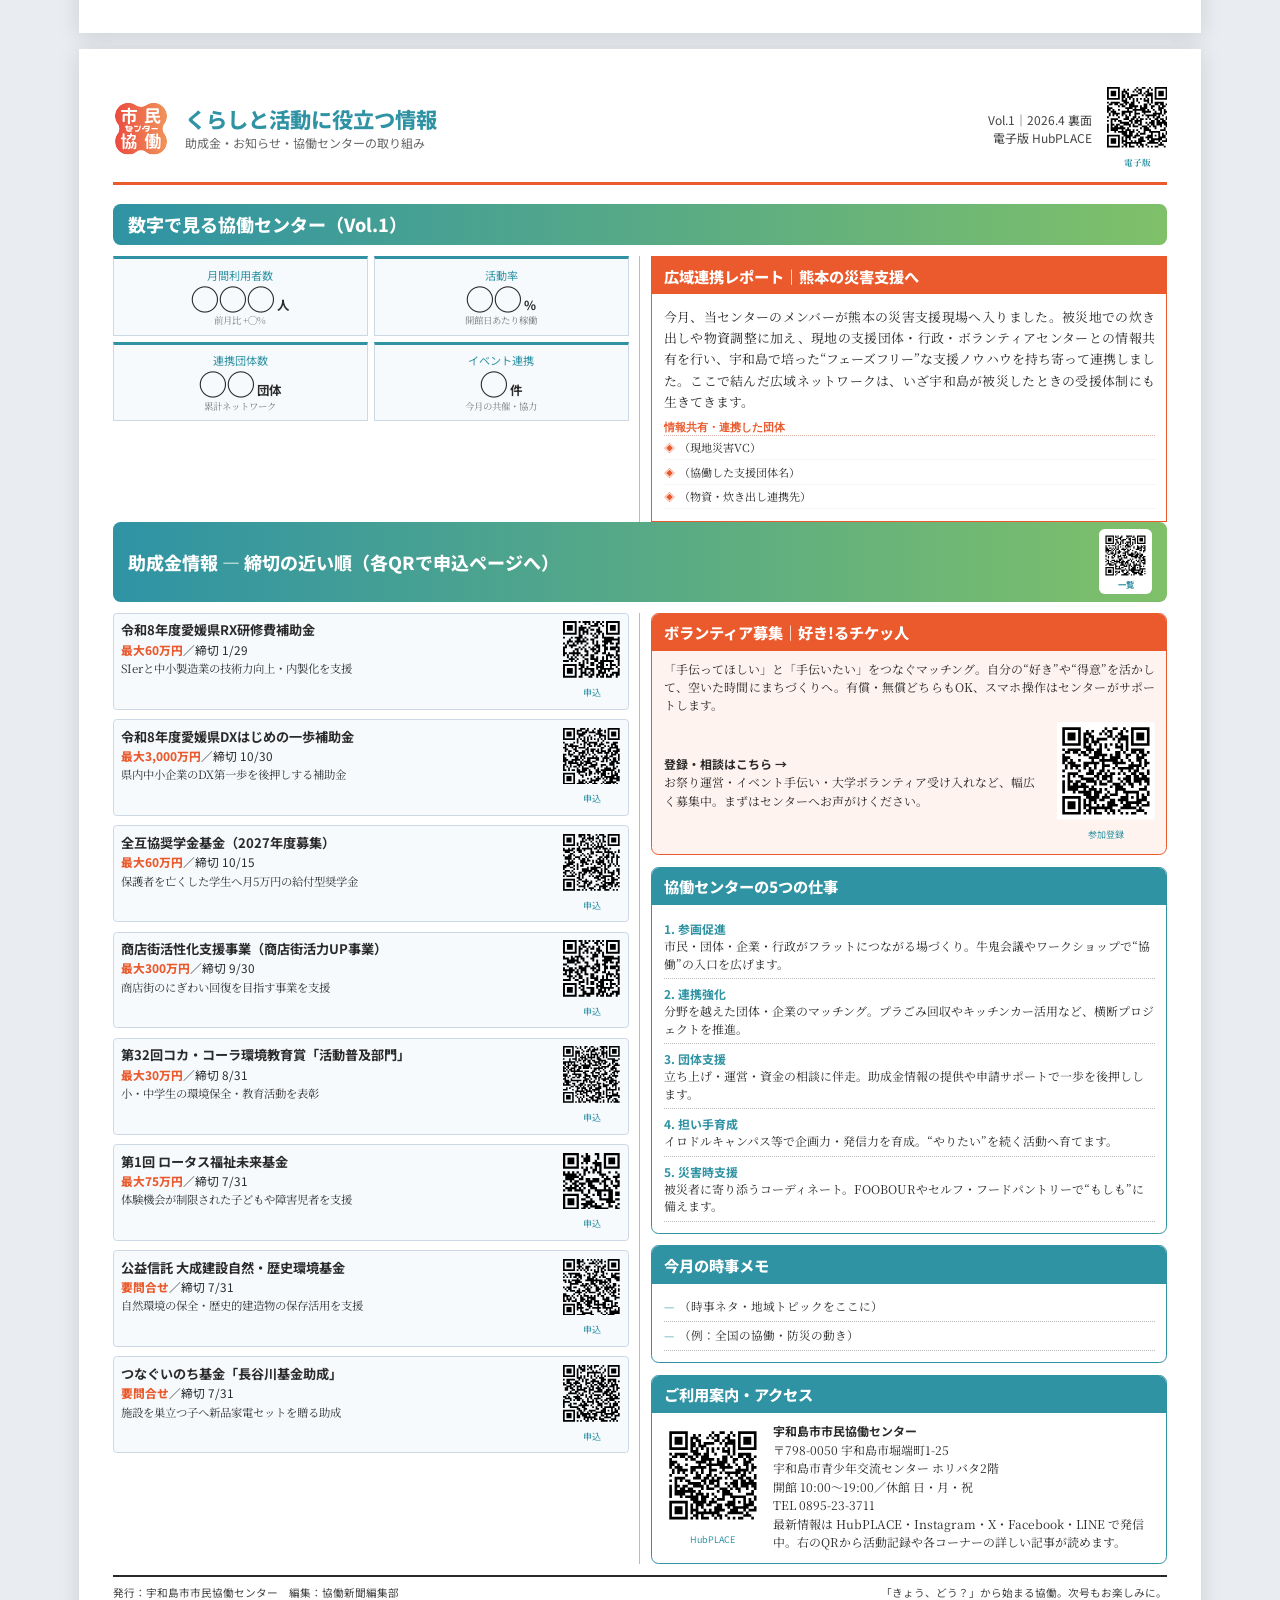
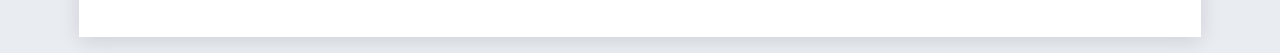
==== commit 84514a43: "協働新聞 電子版を更新（2026-08-10） Co-Authored-By: Claude Opus 4.8 (1M context) <noreply@anthropic.com>" ====
--- a/2026-04/index.html
+++ b/2026-04/index.html
@@ -56,6 +56,10 @@
   .art h2, .art h3{ border-left:4px solid var(--c,#5c9a2f); padding-left:2.5mm; }
   .hero-article h2{ font-size:calc(19pt * var(--fit,1)); line-height:1.2; }
   .hero-article{ border-bottom:2px solid var(--c,#5c9a2f); }
+  /* 特集(大きく)＝写真を大きく全幅・本文も少し大きく */
+  .hero-article > figure{ float:none; width:100%; margin:0 0 2mm; }
+  .hero-article > figure img{ max-height:calc(62mm * var(--fit,1)); object-fit:cover; }
+  .hero-article p{ font-size:calc(10.2pt * var(--fit,1)); }
   .lead-kicker{ column-span:all; font-family:"Hiragino Kaku Gothic ProN","Noto Sans JP",sans-serif; color:var(--accent); font-weight:700; font-size:calc(11pt * var(--fit,1)); margin-bottom:1mm; }
   .lead-headline{ font-family:"Hiragino Kaku Gothic ProN","Noto Sans JP",sans-serif; font-weight:800; font-size:calc(26pt * var(--fit,1)); line-height:1.15; letter-spacing:.02em; margin:0 0 2mm; column-span:all; border-bottom:2px solid var(--accent); padding-bottom:2mm; }
   h2{ font-family:"Hiragino Kaku Gothic ProN","Noto Sans JP",sans-serif; font-weight:800; font-size:calc(15pt * var(--fit,1)); line-height:1.25; margin:0 0 2mm; border-left:5px solid var(--navy); padding-left:2.5mm; }
@@ -182,6 +186,10 @@
     <button class="ed-btn" data-img="bigger" type="button">大</button>
     <button class="ed-btn" data-img="crop" type="button">切抜↕</button>
   </span>
+  <span class="ed-cols">記事
+    <button class="ed-btn" data-feat="on" type="button">大きく(特集)</button>
+    <button class="ed-btn" data-feat="off" type="button">標準</button>
+  </span>
   <span class="ed-margin">余白<small>mm</small>
     上<input type="number" id="mg-t" class="ed-num" min="0" max="40" step="1">
     下<input type="number" id="mg-b" class="ed-num" min="0" max="40" step="1">
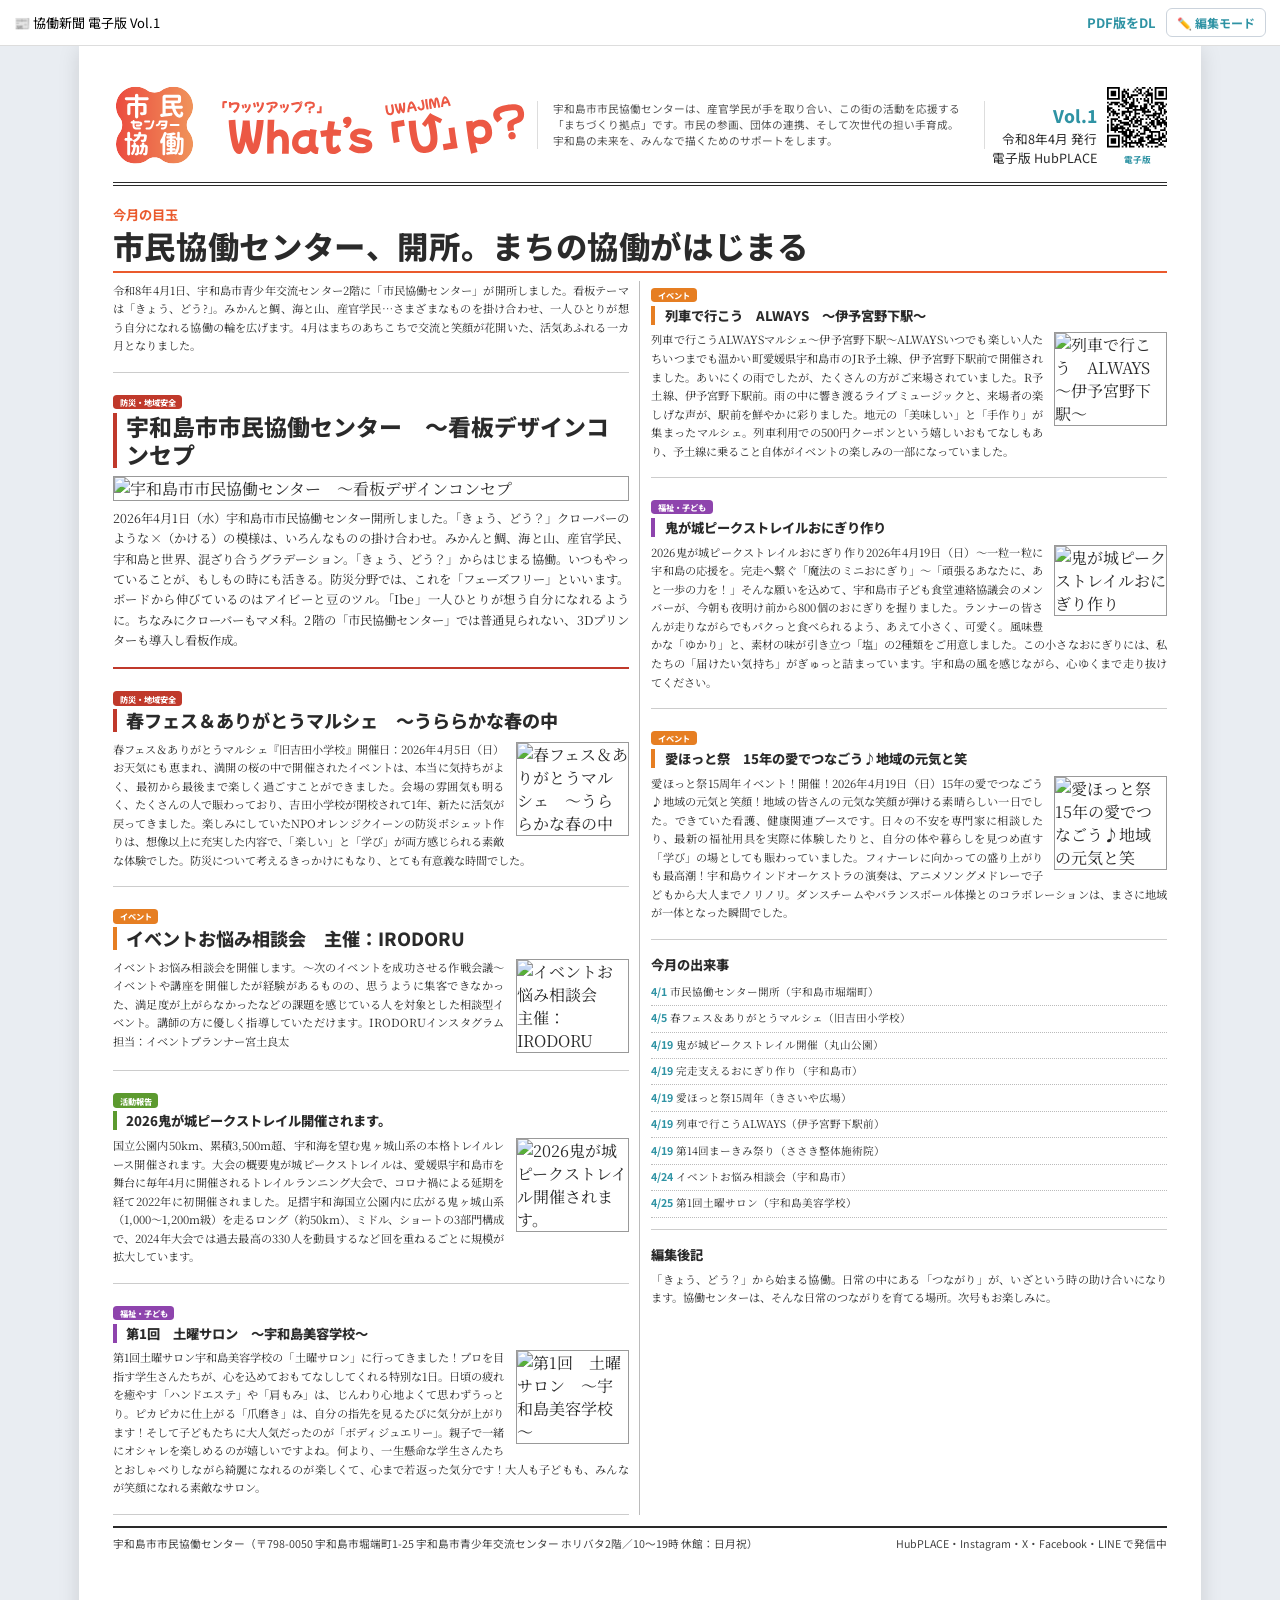
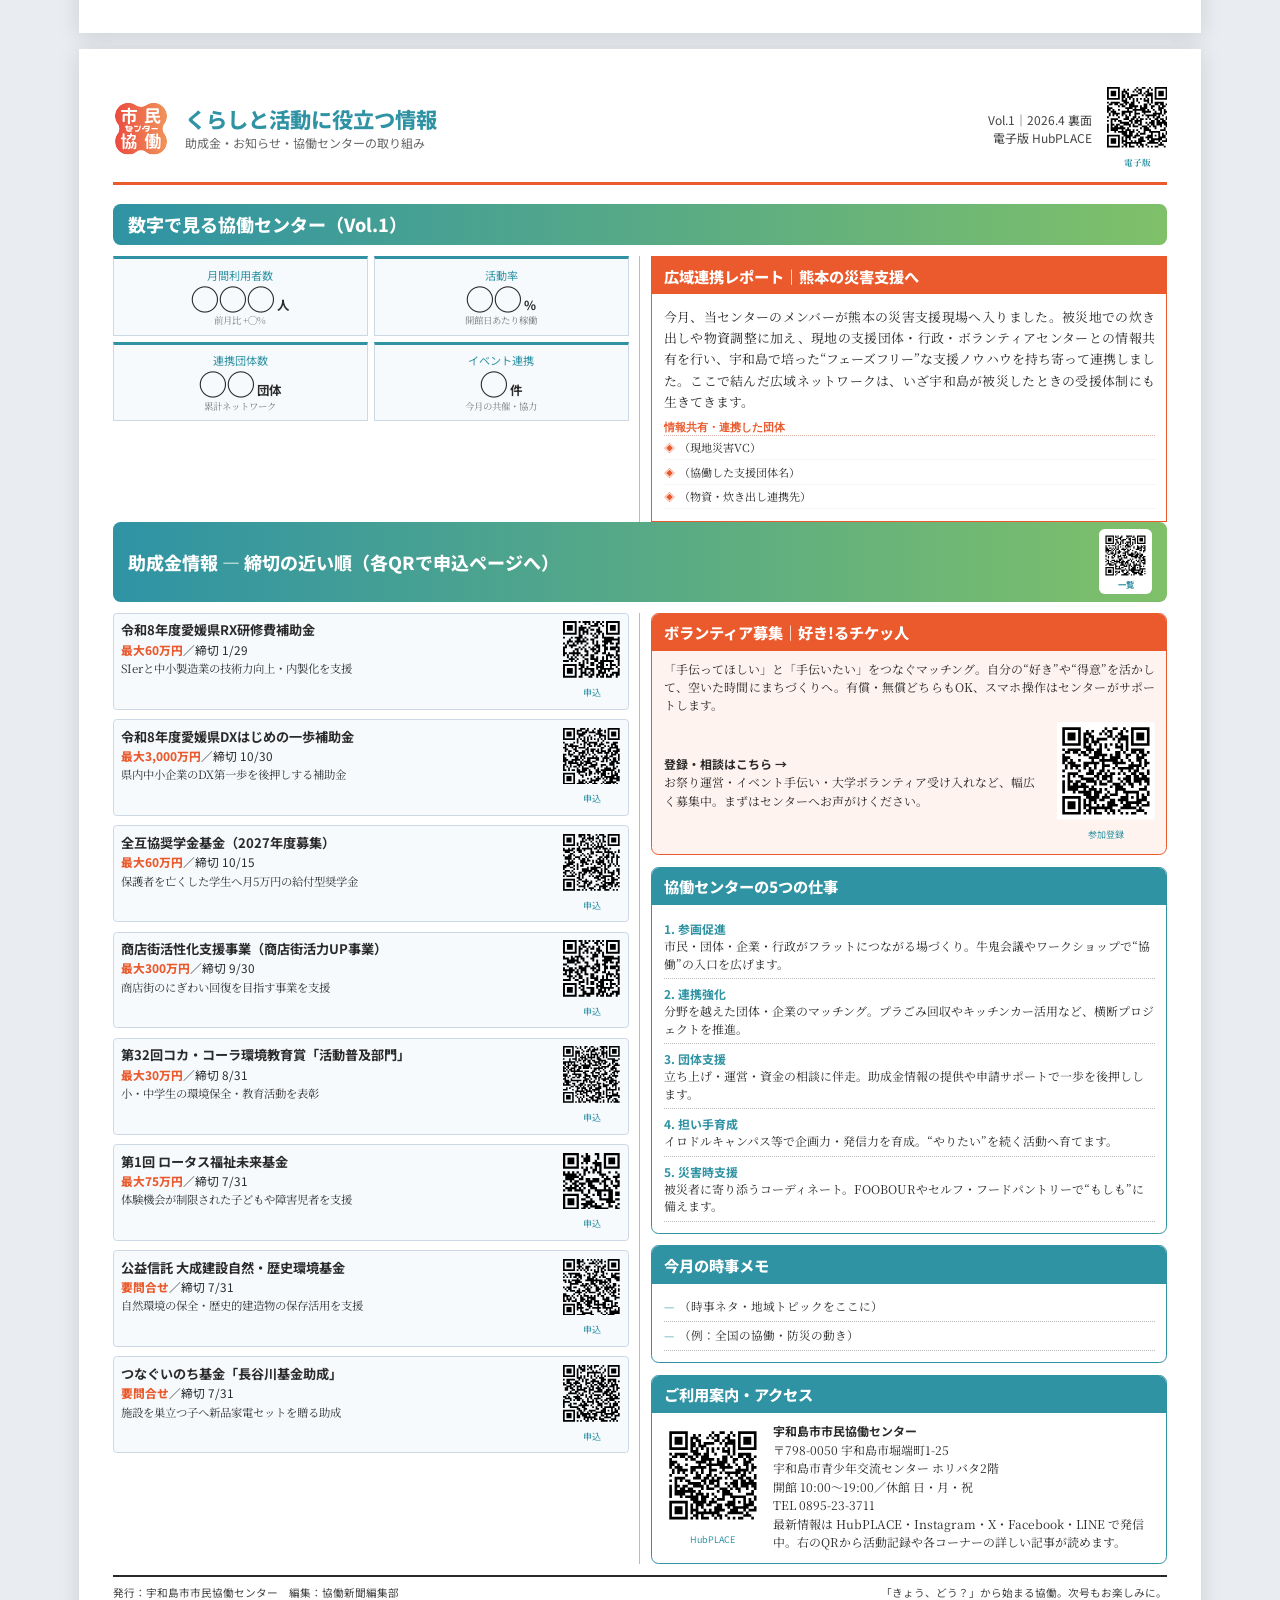
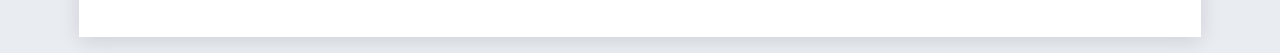
==== commit 1e62e77a: "協働新聞 電子版を更新（2026-08-11） Co-Authored-By: Claude Opus 4.8 (1M context) <noreply@anthropic.com>" ====
--- a/2026-04/index.html
+++ b/2026-04/index.html
@@ -181,6 +181,7 @@
     <button class="ed-btn" data-fs="1" type="button">＋</button>
   </span>
   <button id="ed-refit" class="ed-btn" type="button">🔧 整える</button>
+  <button id="ed-pool-btn" class="ed-btn" type="button">📎 素材から追加</button>
   <span class="ed-cols">画像
     <button class="ed-btn" data-img="smaller" type="button">小</button>
     <button class="ed-btn" data-img="bigger" type="button">大</button>
@@ -230,11 +231,11 @@
     <article class="art hero-article" style="--c:#c0392b"><span class="cat">防災・地域安全</span><h2>宇和島市市民協働センター　～看板デザインコンセプ</h2><figure><img src="https://hubplace.jp/image/uploaded/article/thumbnail/m/78/7834/7834c2b397fc300cfa6856f30393ea4ade751bd31776310060.jpg" alt="宇和島市市民協働センター　～看板デザインコンセプ"></figure><p>2026年4月1日（水）宇和島市市民協働センター開所しました。「きょう、どう？」クローバーのような×（かける）の模様は、いろんなものの掛け合わせ。みかんと鯛、海と山、産官学民、宇和島と世界、混ざり合うグラデーション。「きょう、どう？」からはじまる協働。いつもやっていることが、もしもの時にも活きる。防災分野では、これを「フェーズフリー」といいます。ボードから伸びているのはアイビーと豆のツル。「Ibe」一人ひとりが想う自分になれるように。ちなみにクローバーもマメ科。2階の「市民協働センター」では普通見られない、3Dプリンターも導入し看板作成。</p></article>
     <article class="art" style="--c:#c0392b"><span class="cat">防災・地域安全</span><h2>春フェス＆ありがとうマルシェ　～うららかな春の中</h2><figure><img src="https://hubplace.jp/image/uploaded/article/thumbnail/m/77/771d/771d48316f202aa2e662d8b7489883e7b4afb4cf1776392987.jpg" alt="春フェス＆ありがとうマルシェ　～うららかな春の中"></figure><p>春フェス＆ありがとうマルシェ『旧吉田小学校』開催日：2026年4月5日（日）お天気にも恵まれ、満開の桜の中で開催されたイベントは、本当に気持ちがよく、最初から最後まで楽しく過ごすことができました。会場の雰囲気も明るく、たくさんの人で賑わっており、吉田小学校が閉校されて1年、新たに活気が戻ってきました。楽しみにしていたNPOオレンジクイーンの防災ポシェット作りは、想像以上に充実した内容で、「楽しい」と「学び」が両方感じられる素敵な体験でした。防災について考えるきっかけにもなり、とても有意義な時間でした。</p></article>
     <article class="art" style="--c:#e67e22"><span class="cat">イベント</span><h2>イベントお悩み相談会　主催：IRODORU</h2><figure><img src="https://hubplace.jp/image/uploaded/article/thumbnail/m/ba/bac2/bac2a6063f69bdf2da4e9ad0279cb8ad2aada1091776302244.jpg" alt="イベントお悩み相談会　主催：IRODORU"></figure><p>イベントお悩み相談会を開催します。～次のイベントを成功させる作戦会議～イベントや講座を開催したが経験があるものの、思うように集客できなかった、満足度が上がらなかったなどの課題を感じている人を対象とした相談型イベント。講師の方に優しく指導していただけます。IRODORUインスタグラム担当：イベントプランナー宮土良太</p></article>
-    <article class="art" style="--c:#5c9a2f"><span class="cat">活動報告</span><h3>2026鬼が城ピークストレイル開催されます。</h3><figure><img src="https://hubplace.jp/image/uploaded/article/thumbnail/m/8c/8c8f/8c8fdefe90cec840919f4be265c8960235e30c0f1776322291.jpg" alt="2026鬼が城ピークストレイル開催されます。"></figure><p>国立公園内50km・累積3,500m超、宇和海を望む鬼ヶ城山系の本格トレイルレース開催されます。大会の概要鬼が城ピークストレイルは、愛媛県宇和島市を舞台に毎年4月に開催されるトレイルランニング大会で、コロナ禍による延期を経て2022年に初開催されました。足摺宇和海国立公園内に広がる鬼ヶ城山系（1,000〜1,200m級）を走るロング（約50km）・ミドル・ショートの3部門構成で、2024年大会では過去最高の330人を動員するなど回を重ねるごとに規模が拡大しています。</p></article>
+    <article class="art" style="--c:#5c9a2f"><span class="cat">活動報告</span><h3>2026鬼が城ピークストレイル開催されます。</h3><figure><img src="https://hubplace.jp/image/uploaded/article/thumbnail/m/8c/8c8f/8c8fdefe90cec840919f4be265c8960235e30c0f1776322291.jpg" alt="2026鬼が城ピークストレイル開催されます。"></figure><p>国立公園内50km、累積3,500m超、宇和海を望む鬼ヶ城山系の本格トレイルレース開催されます。大会の概要鬼が城ピークストレイルは、愛媛県宇和島市を舞台に毎年4月に開催されるトレイルランニング大会で、コロナ禍による延期を経て2022年に初開催されました。足摺宇和海国立公園内に広がる鬼ヶ城山系（1,000〜1,200m級）を走るロング（約50km）、ミドル、ショートの3部門構成で、2024年大会では過去最高の330人を動員するなど回を重ねるごとに規模が拡大しています。</p></article>
     <article class="art" style="--c:#8e44ad"><span class="cat">福祉・子ども</span><h3>第1回　土曜サロン　～宇和島美容学校～</h3><figure><img src="https://hubplace.jp/image/uploaded/article/thumbnail/m/01/01fe/01fe3c77c410b6f9879f16e82915f2b336676c601776414232.jpg" alt="第1回　土曜サロン　～宇和島美容学校～"></figure><p>第1回土曜サロン宇和島美容学校の「土曜サロン」に行ってきました！プロを目指す学生さんたちが、心を込めておもてなししてくれる特別な1日。日頃の疲れを癒やす「ハンドエステ」や「肩もみ」は、じんわり心地よくて思わずうっとり。ピカピカに仕上がる「爪磨き」は、自分の指先を見るたびに気分が上がります！そして子どもたちに大人気だったのが「ボディジュエリー」。親子で一緒にオシャレを楽しめるのが嬉しいですよね。何より、一生懸命な学生さんたちとおしゃべりしながら綺麗になれるのが楽しくて、心まで若返った気分です！大人も子どもも、みんなが笑顔になれる素敵なサロン。</p></article>
-    <article class="art" style="--c:#e67e22"><span class="cat">イベント</span><h3>列車で行こう　ALWAYS　～伊予宮野下駅～</h3><figure><img src="https://hubplace.jp/image/uploaded/article/thumbnail/m/38/3838/38384c74a97aee6ca79f1803df276cf9f2c7f3df1776414355.jpg" alt="列車で行こう　ALWAYS　～伊予宮野下駅～"></figure><p>列車で行こうALWAYSマルシェ～伊予宮野下駅～ALWAYSいつでも楽しい人たちいつまでも温かい町愛媛県宇和島市のJR予土線・伊予宮野下駅前で開催されました。あいにくの雨でしたが、たくさんの方がご来場されていました。R予土線・伊予宮野下駅前。雨の中に響き渡るライブミュージックと、来場者の楽しげな声が、駅前を鮮やかに彩りました。地元の「美味しい」と「手作り」が集まったマルシェ。列車利用での500円クーポンという嬉しいおもてなしもあり、予土線に乗ること自体がイベントの楽しみの一部になっていました。</p></article>
+    <article class="art" style="--c:#e67e22"><span class="cat">イベント</span><h3>列車で行こう　ALWAYS　～伊予宮野下駅～</h3><figure><img src="https://hubplace.jp/image/uploaded/article/thumbnail/m/38/3838/38384c74a97aee6ca79f1803df276cf9f2c7f3df1776414355.jpg" alt="列車で行こう　ALWAYS　～伊予宮野下駅～"></figure><p>列車で行こうALWAYSマルシェ～伊予宮野下駅～ALWAYSいつでも楽しい人たちいつまでも温かい町愛媛県宇和島市のJR予土線、伊予宮野下駅前で開催されました。あいにくの雨でしたが、たくさんの方がご来場されていました。R予土線、伊予宮野下駅前。雨の中に響き渡るライブミュージックと、来場者の楽しげな声が、駅前を鮮やかに彩りました。地元の「美味しい」と「手作り」が集まったマルシェ。列車利用での500円クーポンという嬉しいおもてなしもあり、予土線に乗ること自体がイベントの楽しみの一部になっていました。</p></article>
     <article class="art" style="--c:#8e44ad"><span class="cat">福祉・子ども</span><h3>鬼が城ピークストレイルおにぎり作り</h3><figure><img src="https://hubplace.jp/image/uploaded/article/thumbnail/m/c6/c64d/c64db5481bf3c6cb2e649c6196502f5b2d3e8cc51776754138.jpg" alt="鬼が城ピークストレイルおにぎり作り"></figure><p>2026鬼が城ピークストレイルおにぎり作り2026年4月19日（日）〜一粒一粒に宇和島の応援を。完走へ繋ぐ「魔法のミニおにぎり」〜「頑張るあなたに、あと一歩の力を！」そんな願いを込めて、宇和島市子ども食堂連絡協議会のメンバーが、今朝も夜明け前から800個のおにぎりを握りました。ランナーの皆さんが走りながらでもパクっと食べられるよう、あえて小さく、可愛く。風味豊かな「ゆかり」と、素材の味が引き立つ「塩」の2種類をご用意しました。この小さなおにぎりには、私たちの「届けたい気持ち」がぎゅっと詰まっています。宇和島の風を感じながら、心ゆくまで走り抜けてください。</p></article>
-    <article class="art" style="--c:#e67e22"><span class="cat">イベント</span><h3>愛ほっと祭　15年の愛でつなごう♪地域の元気と笑</h3><figure><img src="https://hubplace.jp/image/uploaded/article/thumbnail/m/94/9490/94904ae1889f2d19134355646c8fcb9153b1ea6d1776755996.jpg" alt="愛ほっと祭　15年の愛でつなごう♪地域の元気と笑"></figure><p>愛ほっと祭15周年イベント！開催！2026年4月19日（日）15年の愛でつなごう♪地域の元気と笑顔！地域の皆さんの元気な笑顔が弾ける素晴らしい一日でした。できていた看護・健康関連ブースです。日々の不安を専門家に相談したり、最新の福祉用具を実際に体験したりと、自分の体や暮らしを見つめ直す「学び」の場としても賑わっていました。フィナーレに向かっての盛り上がりも最高潮！宇和島ウインドオーケストラの演奏は、アニメソングメドレーで子どもから大人までノリノリ。ダンスチームやバランスボール体操とのコラボレーションは、まさに地域が一体となった瞬間でした。</p></article>
+    <article class="art" style="--c:#e67e22"><span class="cat">イベント</span><h3>愛ほっと祭　15年の愛でつなごう♪地域の元気と笑</h3><figure><img src="https://hubplace.jp/image/uploaded/article/thumbnail/m/94/9490/94904ae1889f2d19134355646c8fcb9153b1ea6d1776755996.jpg" alt="愛ほっと祭　15年の愛でつなごう♪地域の元気と笑"></figure><p>愛ほっと祭15周年イベント！開催！2026年4月19日（日）15年の愛でつなごう♪地域の元気と笑顔！地域の皆さんの元気な笑顔が弾ける素晴らしい一日でした。できていた看護、健康関連ブースです。日々の不安を専門家に相談したり、最新の福祉用具を実際に体験したりと、自分の体や暮らしを見つめ直す「学び」の場としても賑わっていました。フィナーレに向かっての盛り上がりも最高潮！宇和島ウインドオーケストラの演奏は、アニメソングメドレーで子どもから大人までノリノリ。ダンスチームやバランスボール体操とのコラボレーションは、まさに地域が一体となった瞬間でした。</p></article>
     <article><h3>今月の出来事</h3><ul class="briefs"><li><b>4/1</b> 市民協働センター開所（宇和島市堀端町）</li><li><b>4/5</b> 春フェス＆ありがとうマルシェ（旧吉田小学校）</li><li><b>4/19</b> 鬼が城ピークストレイル開催（丸山公園）</li><li><b>4/19</b> 完走支えるおにぎり作り（宇和島市）</li><li><b>4/19</b> 愛ほっと祭15周年（きさいや広場）</li><li><b>4/19</b> 列車で行こうALWAYS（伊予宮野下駅前）</li><li><b>4/19</b> 第14回まーきみ祭り（ささき整体施術院）</li><li><b>4/24</b> イベントお悩み相談会（宇和島市）</li><li><b>4/25</b> 第1回土曜サロン（宇和島美容学校）</li></ul></article>
     <article style="border-bottom:0"><h3>編集後記</h3><p>「きょう、どう？」から始まる協働。日常の中にある「つながり」が、いざという時の助け合いになります。協働センターは、そんな日常のつながりを育てる場所。次号もお楽しみに。</p></article>
     <footer>
@@ -377,6 +378,7 @@
 </div>
 </div><!-- /#paper -->
 
+<script type="application/json" id="ed-pool">[{"title": "第14回目　まーきみ祭り", "body": "地域をテーマに！地域の素材で創作活動を展開されている「紙粘土人形作家」林智美さんの作品展も開催！久万高原町地域の息遣いが聞こえてきそうな、温かい人形たちが待って…", "image": "https://hubplace.jp/image/uploaded/article/thumbnail/m/fa/fa61/fa61258c0f970f6505728cac6293cba844dddb9d1777021228.jpg"}]</script>
 <script src="https://cdn.jsdelivr.net/npm/sortablejs@1.15.2/Sortable.min.js"></script>
 <script src="https://cdn.jsdelivr.net/npm/qrcode-generator@1.4.4/qrcode.js"></script>
 <script src="https://cdn.jsdelivr.net/npm/interactjs@1.10.27/dist/interact.min.js"></script>
--- a/2026-04/edit.css
+++ b/2026-04/edit.css
@@ -57,8 +57,19 @@
 body.freelayout .cols > *.ed-textediting{ cursor:text; outline:2px solid #ea5a2d; }
 body.freelayout .cols{ background:repeating-linear-gradient(0deg,transparent,transparent 9mm,rgba(47,147,164,.06) 9mm,rgba(47,147,164,.06) 10mm); }
 
+/* 素材プール パネル */
+.ed-pool-panel{ position:fixed; top:0; right:0; width:340px; max-width:92vw; height:100vh; overflow:auto; z-index:100;
+  background:#fff; box-shadow:-3px 0 18px rgba(0,0,0,.22); font-family:"Hiragino Kaku Gothic ProN","Noto Sans JP",sans-serif; }
+.ed-pool-panel .pph{ position:sticky; top:0; background:#123a4a; color:#fff; padding:10px 12px;
+  display:flex; justify-content:space-between; align-items:center; font-size:13px; }
+.ppi{ border-bottom:1px solid #eee; padding:10px 12px; }
+.ppi-tag{ display:inline-block; color:#fff; font-size:10px; font-weight:800; padding:1px 6px; border-radius:3px; }
+.ppi img{ width:100%; height:92px; object-fit:cover; border-radius:5px; margin:6px 0; display:block; }
+.ppi-b b{ font-size:13px; display:block; line-height:1.4; }
+.ppi-b p{ font-size:11px; color:#555; line-height:1.5; margin:4px 0 8px; }
+
 @media print{
-  .editbar, .ed-btn, #ed-toggle{ display:none !important; }
+  .editbar, .ed-btn, #ed-toggle, .ed-pool-panel{ display:none !important; }
   [data-ed-new]{ outline:none; }
   body.freelayout .cols, body.freelayout .cols > *{ outline:none !important; box-shadow:none !important; background:none !important; }
 }
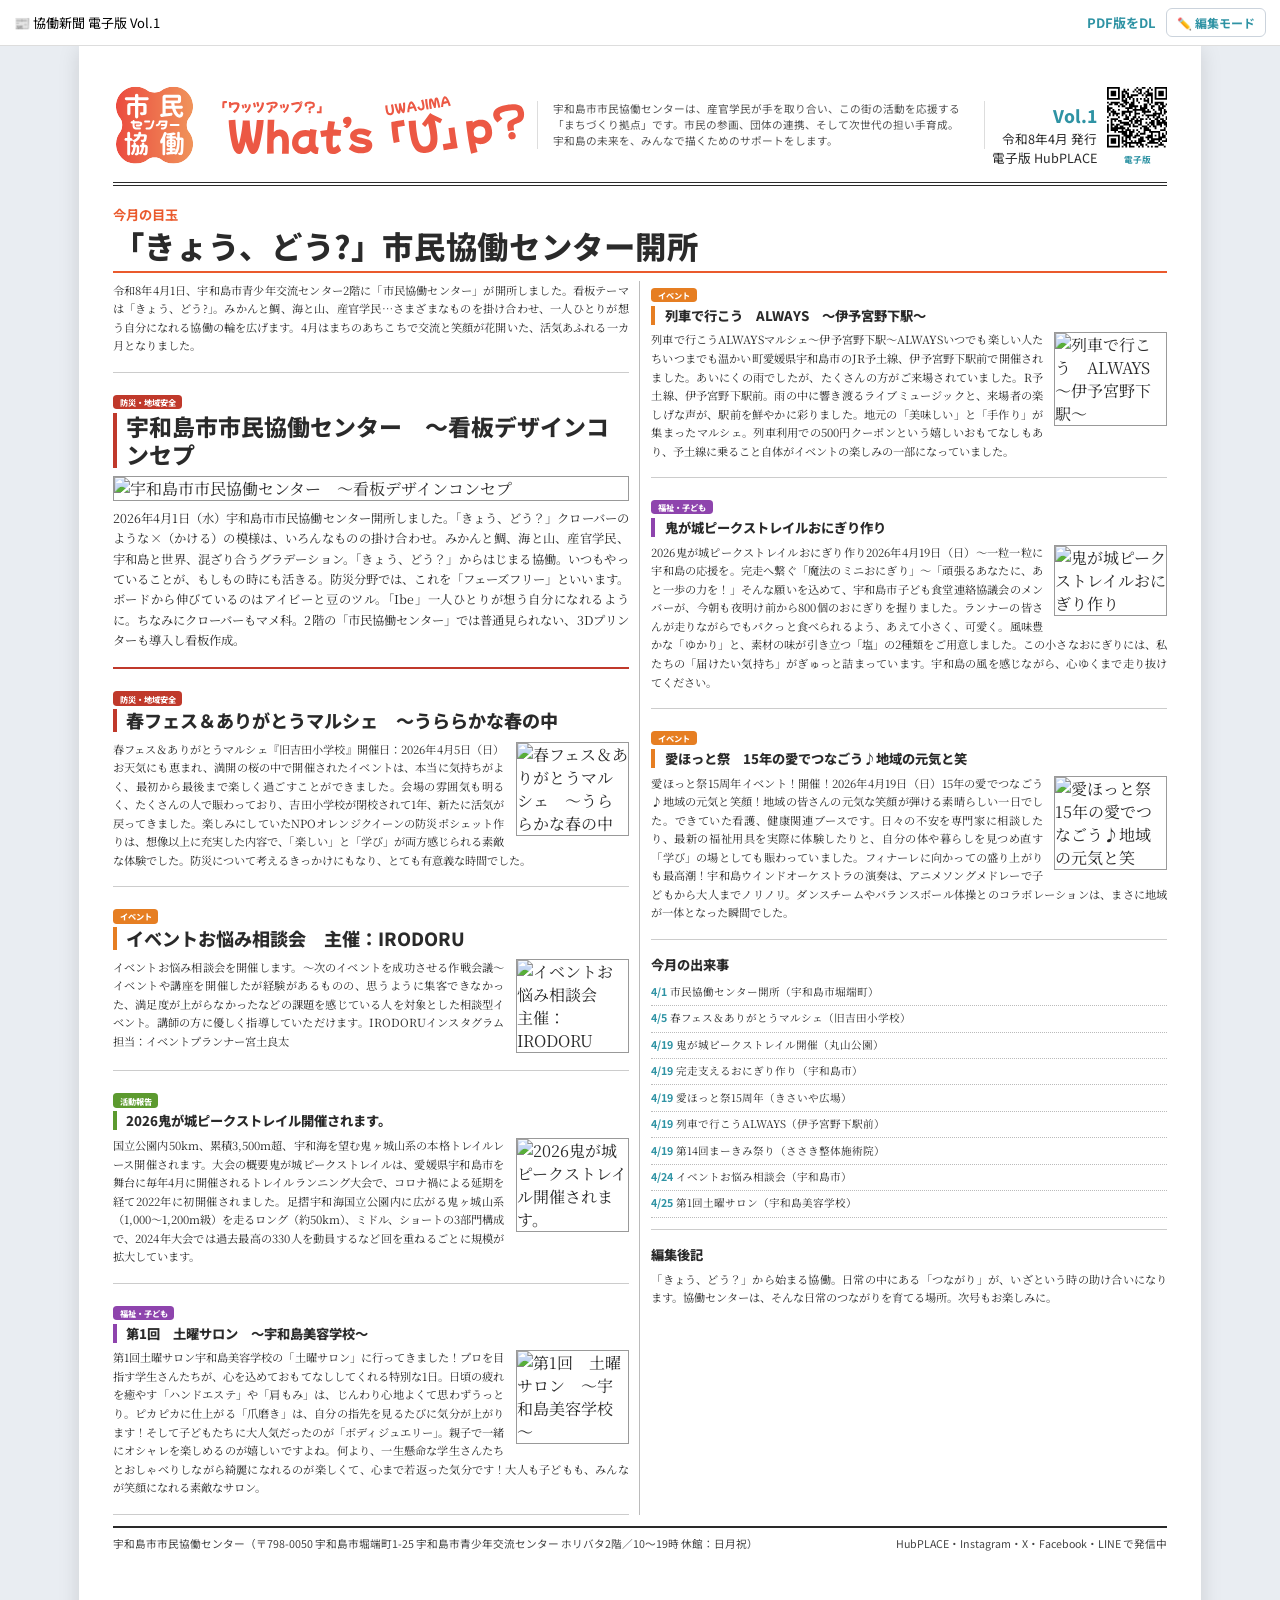
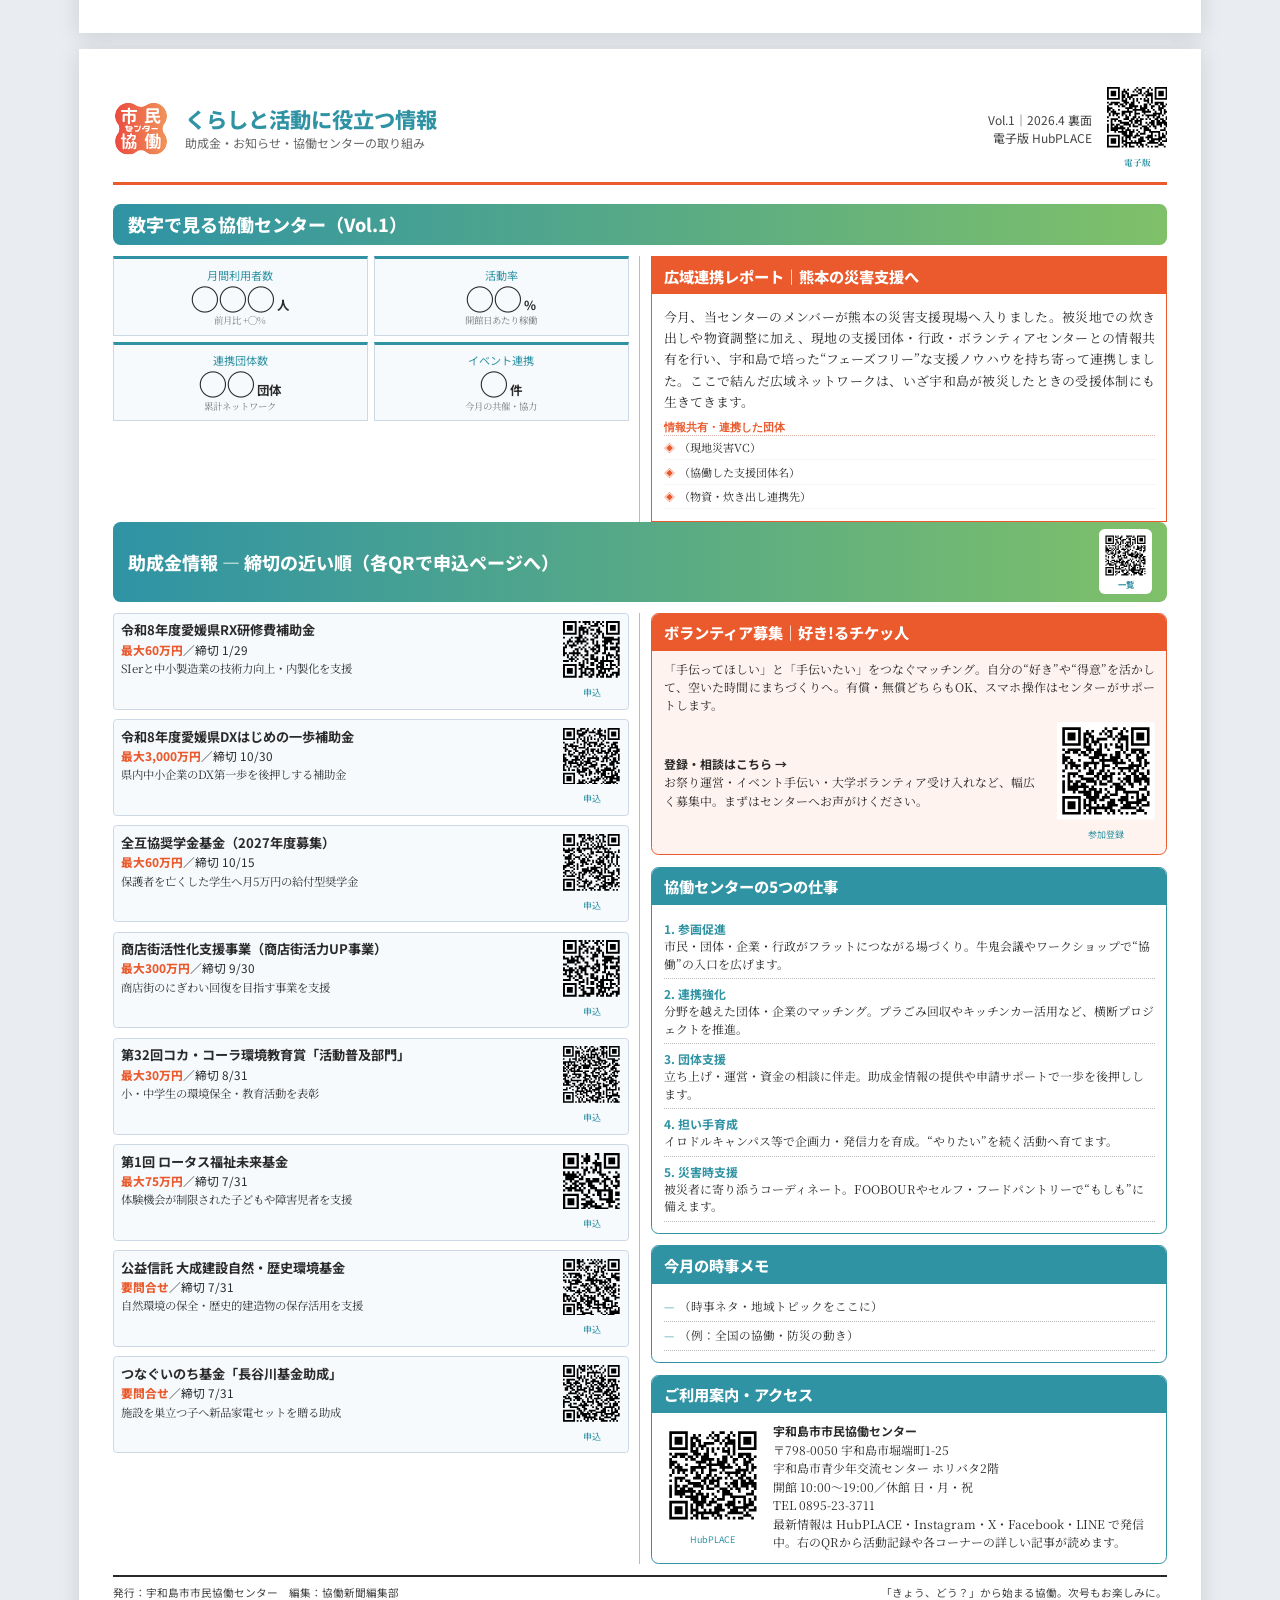
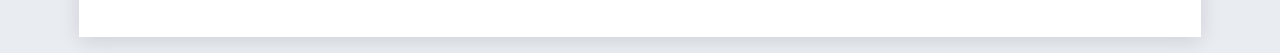
==== commit 47fa8339: "協働新聞 電子版を更新（2026-08-11） Co-Authored-By: Claude Opus 4.8 (1M context) <noreply@anthropic.com>" ====
--- a/2026-04/index.html
+++ b/2026-04/index.html
@@ -182,6 +182,7 @@
   </span>
   <button id="ed-refit" class="ed-btn" type="button">🔧 整える</button>
   <button id="ed-pool-btn" class="ed-btn" type="button">📎 素材から追加</button>
+  <button id="ed-hl-btn" class="ed-btn" type="button">💡 見出し案</button>
   <span class="ed-cols">画像
     <button class="ed-btn" data-img="smaller" type="button">小</button>
     <button class="ed-btn" data-img="bigger" type="button">大</button>
@@ -225,7 +226,7 @@
   </div>
   <div class="cols">
     <div class="lead-kicker">今月の目玉</div>
-    <h1 class="lead-headline">市民協働センター、開所。まちの協働がはじまる</h1>
+    <h1 class="lead-headline">「きょう、どう?」市民協働センター開所</h1>
     
     <article><p>令和8年4月1日、宇和島市青少年交流センター2階に「市民協働センター」が開所しました。看板テーマは「きょう、どう?」。みかんと鯛、海と山、産官学民…さまざまなものを掛け合わせ、一人ひとりが想う自分になれる協働の輪を広げます。4月はまちのあちこちで交流と笑顔が花開いた、活気あふれる一カ月となりました。</p></article>
     <article class="art hero-article" style="--c:#c0392b"><span class="cat">防災・地域安全</span><h2>宇和島市市民協働センター　～看板デザインコンセプ</h2><figure><img src="https://hubplace.jp/image/uploaded/article/thumbnail/m/78/7834/7834c2b397fc300cfa6856f30393ea4ade751bd31776310060.jpg" alt="宇和島市市民協働センター　～看板デザインコンセプ"></figure><p>2026年4月1日（水）宇和島市市民協働センター開所しました。「きょう、どう？」クローバーのような×（かける）の模様は、いろんなものの掛け合わせ。みかんと鯛、海と山、産官学民、宇和島と世界、混ざり合うグラデーション。「きょう、どう？」からはじまる協働。いつもやっていることが、もしもの時にも活きる。防災分野では、これを「フェーズフリー」といいます。ボードから伸びているのはアイビーと豆のツル。「Ibe」一人ひとりが想う自分になれるように。ちなみにクローバーもマメ科。2階の「市民協働センター」では普通見られない、3Dプリンターも導入し看板作成。</p></article>
@@ -379,6 +380,7 @@
 </div><!-- /#paper -->
 
 <script type="application/json" id="ed-pool">[{"title": "第14回目　まーきみ祭り", "body": "地域をテーマに！地域の素材で創作活動を展開されている「紙粘土人形作家」林智美さんの作品展も開催！久万高原町地域の息遣いが聞こえてきそうな、温かい人形たちが待って…", "image": "https://hubplace.jp/image/uploaded/article/thumbnail/m/fa/fa61/fa61258c0f970f6505728cac6293cba844dddb9d1777021228.jpg"}]</script>
+<script type="application/json" id="ed-headlines">["「きょう、どう?」市民協働センター開所", "春の宇和島、交流と笑顔が花開く一カ月", "みかんと鯛、掛け合わせる協働の輪ここに"]</script>
 <script src="https://cdn.jsdelivr.net/npm/sortablejs@1.15.2/Sortable.min.js"></script>
 <script src="https://cdn.jsdelivr.net/npm/qrcode-generator@1.4.4/qrcode.js"></script>
 <script src="https://cdn.jsdelivr.net/npm/interactjs@1.10.27/dist/interact.min.js"></script>
